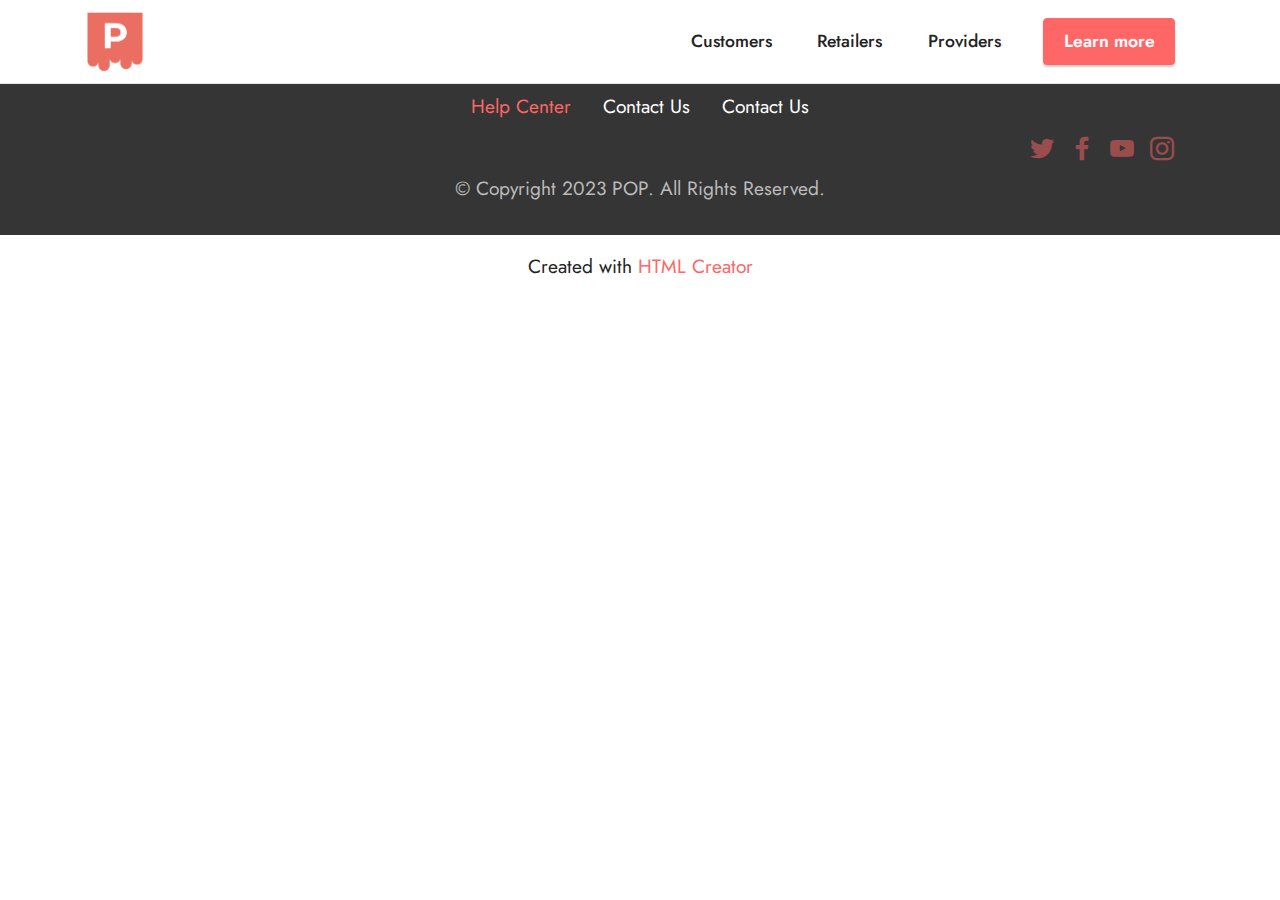
==== about-us.html @ 6a594563 "Add files via upload" ====
<!DOCTYPE html>
<html  >
<head>
  <!-- Site made with Mobirise Website Builder v5.8.14, https://mobirise.com -->
  <meta charset="UTF-8">
  <meta http-equiv="X-UA-Compatible" content="IE=edge">
  <meta name="generator" content="Mobirise v5.8.14, mobirise.com">
  <meta name="viewport" content="width=device-width, initial-scale=1, minimum-scale=1">
  <link rel="shortcut icon" href="assets/images/screenshot-2023-07-14-144213-121x127.png" type="image/x-icon">
  <meta name="description" content="">
  
  
  <title>About us</title>
  <link rel="stylesheet" href="assets/bootstrap/css/bootstrap.min.css">
  <link rel="stylesheet" href="assets/bootstrap/css/bootstrap-grid.min.css">
  <link rel="stylesheet" href="assets/bootstrap/css/bootstrap-reboot.min.css">
  <link rel="stylesheet" href="assets/dropdown/css/style.css">
  <link rel="stylesheet" href="assets/socicon/css/styles.css">
  <link rel="stylesheet" href="assets/theme/css/style.css">
  <link rel="preload" href="https://fonts.googleapis.com/css?family=Jost:100,200,300,400,500,600,700,800,900,100i,200i,300i,400i,500i,600i,700i,800i,900i&display=swap" as="style" onload="this.onload=null;this.rel='stylesheet'">
  <noscript><link rel="stylesheet" href="https://fonts.googleapis.com/css?family=Jost:100,200,300,400,500,600,700,800,900,100i,200i,300i,400i,500i,600i,700i,800i,900i&display=swap"></noscript>
  <link rel="preload" as="style" href="assets/mobirise/css/mbr-additional.css"><link rel="stylesheet" href="assets/mobirise/css/mbr-additional.css" type="text/css">

  
  
  
</head>
<body>
  
  <section data-bs-version="5.1" class="menu cid-s48OLK6784" once="menu" id="menu1-v">
    
    <nav class="navbar navbar-dropdown navbar-fixed-top navbar-expand-lg">
        <div class="container">
            <div class="navbar-brand">
                <span class="navbar-logo">
                    <a href="index.html">
                        <img src="assets/images/screenshot-2023-07-14-144213-121x127.png" alt="Mobirise Website Builder" style="height: 3.8rem;">
                    </a>
                </span>
                
            </div>
            <button class="navbar-toggler" type="button" data-toggle="collapse" data-bs-toggle="collapse" data-target="#navbarSupportedContent" data-bs-target="#navbarSupportedContent" aria-controls="navbarNavAltMarkup" aria-expanded="false" aria-label="Toggle navigation">
                <div class="hamburger">
                    <span></span>
                    <span></span>
                    <span></span>
                    <span></span>
                </div>
            </button>
            <div class="collapse navbar-collapse" id="navbarSupportedContent">
                <ul class="navbar-nav nav-dropdown" data-app-modern-menu="true"><li class="nav-item"><a class="nav-link link text-black display-4" href="https://mobirise.com">Customers</a></li><li class="nav-item"><a class="nav-link link text-black display-4" href="https://mobirise.com">Retailers</a></li><li class="nav-item"><a class="nav-link link text-black display-4" href="https://mobirise.com">Providers</a></li></ul>
                
                <div class="navbar-buttons mbr-section-btn"><a class="btn btn-primary display-4" href="about-us.html">Learn more</a></div>
            </div>
        </div>
    </nav>

</section>

<section data-bs-version="5.1" class="footer3 cid-s48P1Icc8J" once="footers" id="footer3-w">

    

    

    <div class="container">
        <div class="media-container-row align-center mbr-white">
            <div class="row row-links">
                <ul class="foot-menu">
                    
                    
                    
                    
                    
                <li class="foot-menu-item mbr-fonts-style display-7"><a href="https://mobirise.com/help/" class="text-secondary">Help Center</a></li><li class="foot-menu-item mbr-fonts-style display-7">Contact Us<br></li><li class="foot-menu-item mbr-fonts-style display-7">Contact Us<br></li></ul>
            </div>
            <div class="row social-row">
                <div class="social-list align-right pb-2">
                    
                    
                    
                    
                    
                    
                <div class="soc-item">
                        <a href="https://twitter.com" target="_blank">
                            <span class="mbr-iconfont mbr-iconfont-social socicon-twitter socicon" style="color: rgb(255, 102, 102); fill: rgb(255, 102, 102);"></span>
                        </a>
                    </div><div class="soc-item">
                        <a href="https://www.facebook.com" target="_blank">
                            <span class="mbr-iconfont mbr-iconfont-social socicon-facebook socicon" style="color: rgb(255, 102, 102); fill: rgb(255, 102, 102);"></span>
                        </a>
                    </div><div class="soc-item">
                        <a href="https://www.youtube.com" target="_blank">
                            <span class="mbr-iconfont mbr-iconfont-social socicon-youtube socicon" style="color: rgb(255, 102, 102); fill: rgb(255, 102, 102);"></span>
                        </a>
                    </div><div class="soc-item">
                        <a href="https://instagram.com/" target="_blank">
                            <span class="mbr-iconfont mbr-iconfont-social socicon-instagram socicon" style="color: rgb(255, 102, 102); fill: rgb(255, 102, 102);"></span>
                        </a>
                    </div></div>
            </div>
            <div class="row row-copirayt">
                <p class="mbr-text mb-0 mbr-fonts-style mbr-white align-center display-7">
                    © Copyright 2023 POP. All Rights Reserved.
                </p>
            </div>
        </div>
    </div>
</section><section class="display-7" style="padding: 0;align-items: center;justify-content: center;flex-wrap: wrap;    align-content: center;display: flex;position: relative;height: 4rem;"><a href="https://mobiri.se/3051494" style="flex: 1 1;height: 4rem;position: absolute;width: 100%;z-index: 1;"><img alt="" style="height: 4rem;" src="[data-uri]"></a><p style="margin: 0;text-align: center;" class="display-7">Created with &#8204;</p><a style="z-index:1" href="https://mobirise.com/html-builder.html">HTML Creator</a></section><script src="assets/bootstrap/js/bootstrap.bundle.min.js"></script>  <script src="assets/smoothscroll/smooth-scroll.js"></script>  <script src="assets/ytplayer/index.js"></script>  <script src="assets/dropdown/js/navbar-dropdown.js"></script>  <script src="assets/theme/js/script.js"></script>  
  
  
</body>
</html>
---- assets/dropdown/css/style.css ----
.navbar-dropdown {
  left: 0;
  padding: 0;
  position: absolute;
  right: 0;
  top: 0;
  transition: all 0.45s ease;
  z-index: 1030;
  background: #282828; }
  .navbar-dropdown .navbar-logo {
    margin-right: 0.8rem;
    transition: margin 0.3s ease-in-out;
    vertical-align: middle; }
    .navbar-dropdown .navbar-logo img {
      height: 3.125rem;
      transition: all 0.3s ease-in-out; }
    .navbar-dropdown .navbar-logo.mbr-iconfont {
      font-size: 3.125rem;
      line-height: 3.125rem; }
  .navbar-dropdown .navbar-caption {
    font-weight: 700;
    white-space: normal;
    vertical-align: -4px;
    line-height: 3.125rem !important; }
    .navbar-dropdown .navbar-caption, .navbar-dropdown .navbar-caption:hover {
      color: inherit;
      text-decoration: none; }
  .navbar-dropdown .mbr-iconfont + .navbar-caption {
    vertical-align: -1px; }
  .navbar-dropdown.navbar-fixed-top {
    position: fixed; }
  .navbar-dropdown .navbar-brand span {
    vertical-align: -4px; }
  .navbar-dropdown.bg-color.transparent {
    background: none; }
  .navbar-dropdown.navbar-short .navbar-brand {
    padding: 0.625rem 0; }
    .navbar-dropdown.navbar-short .navbar-brand span {
      vertical-align: -1px; }
  .navbar-dropdown.navbar-short .navbar-caption {
    line-height: 2.375rem !important;
    vertical-align: -2px; }
  .navbar-dropdown.navbar-short .navbar-logo {
    margin-right: 0.5rem; }
    .navbar-dropdown.navbar-short .navbar-logo img {
      height: 2.375rem; }
    .navbar-dropdown.navbar-short .navbar-logo.mbr-iconfont {
      font-size: 2.375rem;
      line-height: 2.375rem; }
  .navbar-dropdown.navbar-short .mbr-table-cell {
    height: 3.625rem; }
  .navbar-dropdown .navbar-close {
    left: 0.6875rem;
    position: fixed;
    top: 0.75rem;
    z-index: 1000; }
  .navbar-dropdown .hamburger-icon {
    content: "";
    display: inline-block;
    vertical-align: middle;
    width: 16px;
    -webkit-box-shadow: 0 -6px 0 1px #282828,0 0 0 1px #282828,0 6px 0 1px #282828;
    -moz-box-shadow: 0 -6px 0 1px #282828,0 0 0 1px #282828,0 6px 0 1px #282828;
    box-shadow: 0 -6px 0 1px #282828,0 0 0 1px #282828,0 6px 0 1px #282828; }

.dropdown-menu .dropdown-toggle[data-toggle="dropdown-submenu"]::after {
  border-bottom: 0.35em solid transparent;
  border-left: 0.35em solid;
  border-right: 0;
  border-top: 0.35em solid transparent;
  margin-left: 0.3rem; }

.dropdown-menu .dropdown-item:focus {
  outline: 0; }

.nav-dropdown {
  font-size: 0.75rem;
  font-weight: 500;
  height: auto !important; }
  .nav-dropdown .nav-btn {
    padding-left: 1rem; }
  .nav-dropdown .link {
    margin: .667em 1.667em;
    font-weight: 500;
    padding: 0;
    transition: color .2s ease-in-out; }
    .nav-dropdown .link.dropdown-toggle {
      margin-right: 2.583em; }
      .nav-dropdown .link.dropdown-toggle::after {
        margin-left: .25rem;
        border-top: 0.35em solid;
        border-right: 0.35em solid transparent;
        border-left: 0.35em solid transparent;
        border-bottom: 0; }
      .nav-dropdown .link.dropdown-toggle[aria-expanded="true"] {
        margin: 0;
        padding: 0.667em 3.263em  0.667em 1.667em; }
  .nav-dropdown .link::after,
  .nav-dropdown .dropdown-item::after {
    color: inherit; }
  .nav-dropdown .btn {
    font-size: 0.75rem;
    font-weight: 700;
    letter-spacing: 0;
    margin-bottom: 0;
    padding-left: 1.25rem;
    padding-right: 1.25rem; }
  .nav-dropdown .dropdown-menu {
    border-radius: 0;
    border: 0;
    left: 0;
    margin: 0;
    padding-bottom: 1.25rem;
    padding-top: 1.25rem;
    position: relative; }
  .nav-dropdown .dropdown-submenu {
    margin-left: 0.125rem;
    top: 0; }
  .nav-dropdown .dropdown-item {
    font-weight: 500;
    line-height: 2;
    padding: 0.3846em 4.615em 0.3846em 1.5385em;
    position: relative;
    transition: color .2s ease-in-out, background-color .2s ease-in-out; }
    .nav-dropdown .dropdown-item::after {
      margin-top: -0.3077em;
      position: absolute;
      right: 1.1538em;
      top: 50%; }
    .nav-dropdown .dropdown-item:focus, .nav-dropdown .dropdown-item:hover {
      background: none; }

@media (max-width: 767px) {
  .nav-dropdown.navbar-toggleable-sm {
    bottom: 0;
    display: none;
    left: 0;
    overflow-x: hidden;
    position: fixed;
    top: 0;
    transform: translateX(-100%);
    -ms-transform: translateX(-100%);
    -webkit-transform: translateX(-100%);
    width: 18.75rem;
    z-index: 999; } }
.nav-dropdown.navbar-toggleable-xl {
  bottom: 0;
  display: none;
  left: 0;
  overflow-x: hidden;
  position: fixed;
  top: 0;
  transform: translateX(-100%);
  -ms-transform: translateX(-100%);
  -webkit-transform: translateX(-100%);
  width: 18.75rem;
  z-index: 999; }

.nav-dropdown-sm {
  display: block !important;
  overflow-x: hidden;
  overflow: auto;
  padding-top: 3.875rem; }
  .nav-dropdown-sm::after {
    content: "";
    display: block;
    height: 3rem;
    width: 100%; }
  .nav-dropdown-sm.collapse.in ~ .navbar-close {
    display: block !important; }
  .nav-dropdown-sm.collapsing, .nav-dropdown-sm.collapse.in {
    transform: translateX(0);
    -ms-transform: translateX(0);
    -webkit-transform: translateX(0);
    transition: all 0.25s ease-out;
    -webkit-transition: all 0.25s ease-out;
    background: #282828; }
  .nav-dropdown-sm.collapsing[aria-expanded="false"] {
    transform: translateX(-100%);
    -ms-transform: translateX(-100%);
    -webkit-transform: translateX(-100%); }
  .nav-dropdown-sm .nav-item {
    display: block;
    margin-left: 0 !important;
    padding-left: 0; }
  .nav-dropdown-sm .link,
  .nav-dropdown-sm .dropdown-item {
    border-top: 1px dotted rgba(255, 255, 255, 0.1);
    font-size: 0.8125rem;
    line-height: 1.6;
    margin: 0 !important;
    padding: 0.875rem 2.4rem 0.875rem 1.5625rem !important;
    position: relative;
    white-space: normal; }
    .nav-dropdown-sm .link:focus, .nav-dropdown-sm .link:hover,
    .nav-dropdown-sm .dropdown-item:focus,
    .nav-dropdown-sm .dropdown-item:hover {
      background: rgba(0, 0, 0, 0.2) !important;
      color: #c0a375; }
  .nav-dropdown-sm .nav-btn {
    position: relative;
    padding: 1.5625rem 1.5625rem 0 1.5625rem; }
    .nav-dropdown-sm .nav-btn::before {
      border-top: 1px dotted rgba(255, 255, 255, 0.1);
      content: "";
      left: 0;
      position: absolute;
      top: 0;
      width: 100%; }
    .nav-dropdown-sm .nav-btn + .nav-btn {
      padding-top: 0.625rem; }
      .nav-dropdown-sm .nav-btn + .nav-btn::before {
        display: none; }
  .nav-dropdown-sm .btn {
    padding: 0.625rem 0; }
  .nav-dropdown-sm .dropdown-toggle[data-toggle="dropdown-submenu"]::after {
    margin-left: .25rem;
    border-top: 0.35em solid;
    border-right: 0.35em solid transparent;
    border-left: 0.35em solid transparent;
    border-bottom: 0; }
  .nav-dropdown-sm .dropdown-toggle[data-toggle="dropdown-submenu"][aria-expanded="true"]::after {
    border-top: 0;
    border-right: 0.35em solid transparent;
    border-left: 0.35em solid transparent;
    border-bottom: 0.35em solid; }
  .nav-dropdown-sm .dropdown-menu {
    margin: 0;
    padding: 0;
    position: relative;
    top: 0;
    left: 0;
    width: 100%;
    border: 0;
    float: none;
    border-radius: 0;
    background: none; }
  .nav-dropdown-sm .dropdown-submenu {
    left: 100%;
    margin-left: 0.125rem;
    margin-top: -1.25rem;
    top: 0; }

.navbar-toggleable-sm .nav-dropdown .dropdown-menu {
  position: absolute; }

.navbar-toggleable-sm .nav-dropdown .dropdown-submenu {
  left: 100%;
  margin-left: 0.125rem;
  margin-top: -1.25rem;
  top: 0; }

.navbar-toggleable-sm.opened .nav-dropdown .dropdown-menu {
  position: relative; }

.navbar-toggleable-sm.opened .nav-dropdown .dropdown-submenu {
  left: 0;
  margin-left: 00rem;
  margin-top: 0rem;
  top: 0; }

.is-builder .nav-dropdown.collapsing {
  transition: none !important; }
---- assets/socicon/css/styles.css ----
@charset "UTF-8";

@font-face {
  font-family: 'Socicon';
  src:  url('../fonts/socicon.eot');
  src:  url('../fonts/socicon.eot?#iefix') format('embedded-opentype'),
    url('../fonts/socicon.woff2') format('woff2'),
    url('../fonts/socicon.ttf') format('truetype'),
    url('../fonts/socicon.woff') format('woff'),
    url('../fonts/socicon.svg#socicon') format('svg');
  font-weight: normal;
  font-style: normal;
  font-display: swap;
}

[data-icon]:before {
  font-family: "socicon" !important;
  content: attr(data-icon);
  font-style: normal !important;
  font-weight: normal !important;
  font-variant: normal !important;
  text-transform: none !important;
  speak: none;
  line-height: 1;
  -webkit-font-smoothing: antialiased;
  -moz-osx-font-smoothing: grayscale;
}

[class^="socicon-"], [class*=" socicon-"] {
  /* use !important to prevent issues with browser extensions that change fonts */
  font-family: 'Socicon' !important;
  speak: none;
  font-style: normal;
  font-weight: normal;
  font-variant: normal;
  text-transform: none;
  line-height: 1;

  /* Better Font Rendering =========== */
  -webkit-font-smoothing: antialiased;
  -moz-osx-font-smoothing: grayscale;
}

.socicon-eitaa:before {
  content: "\e97c";
}
.socicon-soroush:before {
  content: "\e97d";
}
.socicon-bale:before {
  content: "\e97e";
}
.socicon-zazzle:before {
  content: "\e97b";
}
.socicon-society6:before {
  content: "\e97a";
}
.socicon-redbubble:before {
  content: "\e979";
}
.socicon-avvo:before {
  content: "\e978";
}
.socicon-stitcher:before {
  content: "\e977";
}
.socicon-googlehangouts:before {
  content: "\e974";
}
.socicon-dlive:before {
  content: "\e975";
}
.socicon-vsco:before {
  content: "\e976";
}
.socicon-flipboard:before {
  content: "\e973";
}
.socicon-ubuntu:before {
  content: "\e958";
}
.socicon-artstation:before {
  content: "\e959";
}
.socicon-invision:before {
  content: "\e95a";
}
.socicon-torial:before {
  content: "\e95b";
}
.socicon-collectorz:before {
  content: "\e95c";
}
.socicon-seenthis:before {
  content: "\e95d";
}
.socicon-googleplaymusic:before {
  content: "\e95e";
}
.socicon-debian:before {
  content: "\e95f";
}
.socicon-filmfreeway:before {
  content: "\e960";
}
.socicon-gnome:before {
  content: "\e961";
}
.socicon-itchio:before {
  content: "\e962";
}
.socicon-jamendo:before {
  content: "\e963";
}
.socicon-mix:before {
  content: "\e964";
}
.socicon-sharepoint:before {
  content: "\e965";
}
.socicon-tinder:before {
  content: "\e966";
}
.socicon-windguru:before {
  content: "\e967";
}
.socicon-cdbaby:before {
  content: "\e968";
}
.socicon-elementaryos:before {
  content: "\e969";
}
.socicon-stage32:before {
  content: "\e96a";
}
.socicon-tiktok:before {
  content: "\e96b";
}
.socicon-gitter:before {
  content: "\e96c";
}
.socicon-letterboxd:before {
  content: "\e96d";
}
.socicon-threema:before {
  content: "\e96e";
}
.socicon-splice:before {
  content: "\e96f";
}
.socicon-metapop:before {
  content: "\e970";
}
.socicon-naver:before {
  content: "\e971";
}
.socicon-remote:before {
  content: "\e972";
}
.socicon-internet:before {
  content: "\e957";
}
.socicon-moddb:before {
  content: "\e94b";
}
.socicon-indiedb:before {
  content: "\e94c";
}
.socicon-traxsource:before {
  content: "\e94d";
}
.socicon-gamefor:before {
  content: "\e94e";
}
.socicon-pixiv:before {
  content: "\e94f";
}
.socicon-myanimelist:before {
  content: "\e950";
}
.socicon-blackberry:before {
  content: "\e951";
}
.socicon-wickr:before {
  content: "\e952";
}
.socicon-spip:before {
  content: "\e953";
}
.socicon-napster:before {
  content: "\e954";
}
.socicon-beatport:before {
  content: "\e955";
}
.socicon-hackerone:before {
  content: "\e956";
}
.socicon-hackernews:before {
  content: "\e946";
}
.socicon-smashwords:before {
  content: "\e947";
}
.socicon-kobo:before {
  content: "\e948";
}
.socicon-bookbub:before {
  content: "\e949";
}
.socicon-mailru:before {
  content: "\e94a";
}
.socicon-gitlab:before {
  content: "\e945";
}
.socicon-instructables:before {
  content: "\e944";
}
.socicon-portfolio:before {
  content: "\e943";
}
.socicon-codered:before {
  content: "\e940";
}
.socicon-origin:before {
  content: "\e941";
}
.socicon-nextdoor:before {
  content: "\e942";
}
.socicon-udemy:before {
  content: "\e93f";
}
.socicon-livemaster:before {
  content: "\e93e";
}
.socicon-crunchbase:before {
  content: "\e93b";
}
.socicon-homefy:before {
  content: "\e93c";
}
.socicon-calendly:before {
  content: "\e93d";
}
.socicon-realtor:before {
  content: "\e90f";
}
.socicon-tidal:before {
  content: "\e910";
}
.socicon-qobuz:before {
  content: "\e911";
}
.socicon-natgeo:before {
  content: "\e912";
}
.socicon-mastodon:before {
  content: "\e913";
}
.socicon-unsplash:before {
  content: "\e914";
}
.socicon-homeadvisor:before {
  content: "\e915";
}
.socicon-angieslist:before {
  content: "\e916";
}
.socicon-codepen:before {
  content: "\e917";
}
.socicon-slack:before {
  content: "\e918";
}
.socicon-openaigym:before {
  content: "\e919";
}
.socicon-logmein:before {
  content: "\e91a";
}
.socicon-fiverr:before {
  content: "\e91b";
}
.socicon-gotomeeting:before {
  content: "\e91c";
}
.socicon-aliexpress:before {
  content: "\e91d";
}
.socicon-guru:before {
  content: "\e91e";
}
.socicon-appstore:before {
  content: "\e91f";
}
.socicon-homes:before {
  content: "\e920";
}
.socicon-zoom:before {
  content: "\e921";
}
.socicon-alibaba:before {
  content: "\e922";
}
.socicon-craigslist:before {
  content: "\e923";
}
.socicon-wix:before {
  content: "\e924";
}
.socicon-redfin:before {
  content: "\e925";
}
.socicon-googlecalendar:before {
  content: "\e926";
}
.socicon-shopify:before {
  content: "\e927";
}
.socicon-freelancer:before {
  content: "\e928";
}
.socicon-seedrs:before {
  content: "\e929";
}
.socicon-bing:before {
  content: "\e92a";
}
.socicon-doodle:before {
  content: "\e92b";
}
.socicon-bonanza:before {
  content: "\e92c";
}
.socicon-squarespace:before {
  content: "\e92d";
}
.socicon-toptal:before {
  content: "\e92e";
}
.socicon-gust:before {
  content: "\e92f";
}
.socicon-ask:before {
  content: "\e930";
}
.socicon-trulia:before {
  content: "\e931";
}
.socicon-loomly:before {
  content: "\e932";
}
.socicon-ghost:before {
  content: "\e933";
}
.socicon-upwork:before {
  content: "\e934";
}
.socicon-fundable:before {
  content: "\e935";
}
.socicon-booking:before {
  content: "\e936";
}
.socicon-googlemaps:before {
  content: "\e937";
}
.socicon-zillow:before {
  content: "\e938";
}
.socicon-niconico:before {
  content: "\e939";
}
.socicon-toneden:before {
  content: "\e93a";
}
.socicon-augment:before {
  content: "\e908";
}
.socicon-bitbucket:before {
  content: "\e909";
}
.socicon-fyuse:before {
  content: "\e90a";
}
.socicon-yt-gaming:before {
  content: "\e90b";
}
.socicon-sketchfab:before {
  content: "\e90c";
}
.socicon-mobcrush:before {
  content: "\e90d";
}
.socicon-microsoft:before {
  content: "\e90e";
}
.socicon-pandora:before {
  content: "\e907";
}
.socicon-messenger:before {
  content: "\e906";
}
.socicon-gamewisp:before {
  content: "\e905";
}
.socicon-bloglovin:before {
  content: "\e904";
}
.socicon-tunein:before {
  content: "\e903";
}
.socicon-gamejolt:before {
  content: "\e901";
}
.socicon-trello:before {
  content: "\e902";
}
.socicon-spreadshirt:before {
  content: "\e900";
}
.socicon-500px:before {
  content: "\e000";
}
.socicon-8tracks:before {
  content: "\e001";
}
.socicon-airbnb:before {
  content: "\e002";
}
.socicon-alliance:before {
  content: "\e003";
}
.socicon-amazon:before {
  content: "\e004";
}
.socicon-amplement:before {
  content: "\e005";
}
.socicon-android:before {
  content: "\e006";
}
.socicon-angellist:before {
  content: "\e007";
}
.socicon-apple:before {
  content: "\e008";
}
.socicon-appnet:before {
  content: "\e009";
}
.socicon-baidu:before {
  content: "\e00a";
}
.socicon-bandcamp:before {
  content: "\e00b";
}
.socicon-battlenet:before {
  content: "\e00c";
}
.socicon-mixer:before {
  content: "\e00d";
}
.socicon-bebee:before {
  content: "\e00e";
}
.socicon-bebo:before {
  content: "\e00f";
}
.socicon-behance:before {
  content: "\e010";
}
.socicon-blizzard:before {
  content: "\e011";
}
.socicon-blogger:before {
  content: "\e012";
}
.socicon-buffer:before {
  content: "\e013";
}
.socicon-chrome:before {
  content: "\e014";
}
.socicon-coderwall:before {
  content: "\e015";
}
.socicon-curse:before {
  content: "\e016";
}
.socicon-dailymotion:before {
  content: "\e017";
}
.socicon-deezer:before {
  content: "\e018";
}
.socicon-delicious:before {
  content: "\e019";
}
.socicon-deviantart:before {
  content: "\e01a";
}
.socicon-diablo:before {
  content: "\e01b";
}
.socicon-digg:before {
  content: "\e01c";
}
.socicon-discord:before {
  content: "\e01d";
}
.socicon-disqus:before {
  content: "\e01e";
}
.socicon-douban:before {
  content: "\e01f";
}
.socicon-draugiem:before {
  content: "\e020";
}
.socicon-dribbble:before {
  content: "\e021";
}
.socicon-drupal:before {
  content: "\e022";
}
.socicon-ebay:before {
  content: "\e023";
}
.socicon-ello:before {
  content: "\e024";
}
.socicon-endomodo:before {
  content: "\e025";
}
.socicon-envato:before {
  content: "\e026";
}
.socicon-etsy:before {
  content: "\e027";
}
.socicon-facebook:before {
  content: "\e028";
}
.socicon-feedburner:before {
  content: "\e029";
}
.socicon-filmweb:before {
  content: "\e02a";
}
.socicon-firefox:before {
  content: "\e02b";
}
.socicon-flattr:before {
  content: "\e02c";
}
.socicon-flickr:before {
  content: "\e02d";
}
.socicon-formulr:before {
  content: "\e02e";
}
.socicon-forrst:before {
  content: "\e02f";
}
.socicon-foursquare:before {
  content: "\e030";
}
.socicon-friendfeed:before {
  content: "\e031";
}
.socicon-github:before {
  content: "\e032";
}
.socicon-goodreads:before {
  content: "\e033";
}
.socicon-google:before {
  content: "\e034";
}
.socicon-googlescholar:before {
  content: "\e035";
}
.socicon-googlegroups:before {
  content: "\e036";
}
.socicon-googlephotos:before {
  content: "\e037";
}
.socicon-googleplus:before {
  content: "\e038";
}
.socicon-grooveshark:before {
  content: "\e039";
}
.socicon-hackerrank:before {
  content: "\e03a";
}
.socicon-hearthstone:before {
  content: "\e03b";
}
.socicon-hellocoton:before {
  content: "\e03c";
}
.socicon-heroes:before {
  content: "\e03d";
}
.socicon-smashcast:before {
  content: "\e03e";
}
.socicon-horde:before {
  content: "\e03f";
}
.socicon-houzz:before {
  content: "\e040";
}
.socicon-icq:before {
  content: "\e041";
}
.socicon-identica:before {
  content: "\e042";
}
.socicon-imdb:before {
  content: "\e043";
}
.socicon-instagram:before {
  content: "\e044";
}
.socicon-issuu:before {
  content: "\e045";
}
.socicon-istock:before {
  content: "\e046";
}
.socicon-itunes:before {
  content: "\e047";
}
.socicon-keybase:before {
  content: "\e048";
}
.socicon-lanyrd:before {
  content: "\e049";
}
.socicon-lastfm:before {
  content: "\e04a";
}
.socicon-line:before {
  content: "\e04b";
}
.socicon-linkedin:before {
  content: "\e04c";
}
.socicon-livejournal:before {
  content: "\e04d";
}
.socicon-lyft:before {
  content: "\e04e";
}
.socicon-macos:before {
  content: "\e04f";
}
.socicon-mail:before {
  content: "\e050";
}
.socicon-medium:before {
  content: "\e051";
}
.socicon-meetup:before {
  content: "\e052";
}
.socicon-mixcloud:before {
  content: "\e053";
}
.socicon-modelmayhem:before {
  content: "\e054";
}
.socicon-mumble:before {
  content: "\e055";
}
.socicon-myspace:before {
  content: "\e056";
}
.socicon-newsvine:before {
  content: "\e057";
}
.socicon-nintendo:before {
  content: "\e058";
}
.socicon-npm:before {
  content: "\e059";
}
.socicon-odnoklassniki:before {
  content: "\e05a";
}
.socicon-openid:before {
  content: "\e05b";
}
.socicon-opera:before {
  content: "\e05c";
}
.socicon-outlook:before {
  content: "\e05d";
}
.socicon-overwatch:before {
  content: "\e05e";
}
.socicon-patreon:before {
  content: "\e05f";
}
.socicon-paypal:before {
  content: "\e060";
}
.socicon-periscope:before {
  content: "\e061";
}
.socicon-persona:before {
  content: "\e062";
}
.socicon-pinterest:before {
  content: "\e063";
}
.socicon-play:before {
  content: "\e064";
}
.socicon-player:before {
  content: "\e065";
}
.socicon-playstation:before {
  content: "\e066";
}
.socicon-pocket:before {
  content: "\e067";
}
.socicon-qq:before {
  content: "\e068";
}
.socicon-quora:before {
  content: "\e069";
}
.socicon-raidcall:before {
  content: "\e06a";
}
.socicon-ravelry:before {
  content: "\e06b";
}
.socicon-reddit:before {
  content: "\e06c";
}
.socicon-renren:before {
  content: "\e06d";
}
.socicon-researchgate:before {
  content: "\e06e";
}
.socicon-residentadvisor:before {
  content: "\e06f";
}
.socicon-reverbnation:before {
  content: "\e070";
}
.socicon-rss:before {
  content: "\e071";
}
.socicon-sharethis:before {
  content: "\e072";
}
.socicon-skype:before {
  content: "\e073";
}
.socicon-slideshare:before {
  content: "\e074";
}
.socicon-smugmug:before {
  content: "\e075";
}
.socicon-snapchat:before {
  content: "\e076";
}
.socicon-songkick:before {
  content: "\e077";
}
.socicon-soundcloud:before {
  content: "\e078";
}
.socicon-spotify:before {
  content: "\e079";
}
.socicon-stackexchange:before {
  content: "\e07a";
}
.socicon-stackoverflow:before {
  content: "\e07b";
}
.socicon-starcraft:before {
  content: "\e07c";
}
.socicon-stayfriends:before {
  content: "\e07d";
}
.socicon-steam:before {
  content: "\e07e";
}
.socicon-storehouse:before {
  content: "\e07f";
}
.socicon-strava:before {
  content: "\e080";
}
.socicon-streamjar:before {
  content: "\e081";
}
.socicon-stumbleupon:before {
  content: "\e082";
}
.socicon-swarm:before {
  content: "\e083";
}
.socicon-teamspeak:before {
  content: "\e084";
}
.socicon-teamviewer:before {
  content: "\e085";
}
.socicon-technorati:before {
  content: "\e086";
}
.socicon-telegram:before {
  content: "\e087";
}
.socicon-tripadvisor:before {
  content: "\e088";
}
.socicon-tripit:before {
  content: "\e089";
}
.socicon-triplej:before {
  content: "\e08a";
}
.socicon-tumblr:before {
  content: "\e08b";
}
.socicon-twitch:before {
  content: "\e08c";
}
.socicon-twitter:before {
  content: "\e08d";
}
.socicon-uber:before {
  content: "\e08e";
}
.socicon-ventrilo:before {
  content: "\e08f";
}
.socicon-viadeo:before {
  content: "\e090";
}
.socicon-viber:before {
  content: "\e091";
}
.socicon-viewbug:before {
  content: "\e092";
}
.socicon-vimeo:before {
  content: "\e093";
}
.socicon-vine:before {
  content: "\e094";
}
.socicon-vkontakte:before {
  content: "\e095";
}
.socicon-warcraft:before {
  content: "\e096";
}
.socicon-wechat:before {
  content: "\e097";
}
.socicon-weibo:before {
  content: "\e098";
}
.socicon-whatsapp:before {
  content: "\e099";
}
.socicon-wikipedia:before {
  content: "\e09a";
}
.socicon-windows:before {
  content: "\e09b";
}
.socicon-wordpress:before {
  content: "\e09c";
}
.socicon-wykop:before {
  content: "\e09d";
}
.socicon-xbox:before {
  content: "\e09e";
}
.socicon-xing:before {
  content: "\e09f";
}
.socicon-yahoo:before {
  content: "\e0a0";
}
.socicon-yammer:before {
  content: "\e0a1";
}
.socicon-yandex:before {
  content: "\e0a2";
}
.socicon-yelp:before {
  content: "\e0a3";
}
.socicon-younow:before {
  content: "\e0a4";
}
.socicon-youtube:before {
  content: "\e0a5";
}
.socicon-zapier:before {
  content: "\e0a6";
}
.socicon-zerply:before {
  content: "\e0a7";
}
.socicon-zomato:before {
  content: "\e0a8";
}
.socicon-zynga:before {
  content: "\e0a9";
}
---- assets/theme/css/style.css ----
@charset "UTF-8";
section {
  background-color: #ffffff;
}

body {
  font-style: normal;
  line-height: 1.5;
  font-weight: 400;
  color: #232323;
  position: relative;
}

button {
  background-color: transparent;
  border-color: transparent;
}

section,
.container,
.container-fluid {
  position: relative;
  word-wrap: break-word;
}

a.mbr-iconfont:hover {
  text-decoration: none;
}

.article .lead p,
.article .lead ul,
.article .lead ol,
.article .lead pre,
.article .lead blockquote {
  margin-bottom: 0;
}

a {
  font-style: normal;
  font-weight: 400;
  cursor: pointer;
}
a, a:hover {
  text-decoration: none;
}

.mbr-section-title {
  font-style: normal;
  line-height: 1.3;
}

.mbr-section-subtitle {
  line-height: 1.3;
}

.mbr-text {
  font-style: normal;
  line-height: 1.7;
}

h1,
h2,
h3,
h4,
h5,
h6,
.display-1,
.display-2,
.display-4,
.display-5,
.display-7,
span,
p,
a {
  line-height: 1;
  word-break: break-word;
  word-wrap: break-word;
  font-weight: 400;
}

b,
strong {
  font-weight: bold;
}

input:-webkit-autofill, input:-webkit-autofill:hover, input:-webkit-autofill:focus, input:-webkit-autofill:active {
  transition-delay: 9999s;
  -webkit-transition-property: background-color, color;
  transition-property: background-color, color;
}

textarea[type=hidden] {
  display: none;
}

section {
  background-position: 50% 50%;
  background-repeat: no-repeat;
  background-size: cover;
}
section .mbr-background-video,
section .mbr-background-video-preview {
  position: absolute;
  bottom: 0;
  left: 0;
  right: 0;
  top: 0;
}

.hidden {
  visibility: hidden;
}

.mbr-z-index20 {
  z-index: 20;
}

/*! Base colors */
.mbr-white {
  color: #ffffff;
}

.mbr-black {
  color: #111111;
}

.mbr-bg-white {
  background-color: #ffffff;
}

.mbr-bg-black {
  background-color: #000000;
}

/*! Text-aligns */
.align-left {
  text-align: left;
}

.align-center {
  text-align: center;
}

.align-right {
  text-align: right;
}

/*! Font-weight  */
.mbr-light {
  font-weight: 300;
}

.mbr-regular {
  font-weight: 400;
}

.mbr-semibold {
  font-weight: 500;
}

.mbr-bold {
  font-weight: 700;
}

/*! Media  */
.media-content {
  flex-basis: 100%;
}

.media-container-row {
  display: flex;
  flex-direction: row;
  flex-wrap: wrap;
  justify-content: center;
  align-content: center;
  align-items: start;
}
.media-container-row .media-size-item {
  width: 400px;
}

.media-container-column {
  display: flex;
  flex-direction: column;
  flex-wrap: wrap;
  justify-content: center;
  align-content: center;
  align-items: stretch;
}
.media-container-column > * {
  width: 100%;
}

@media (min-width: 992px) {
  .media-container-row {
    flex-wrap: nowrap;
  }
}
figure {
  margin-bottom: 0;
  overflow: hidden;
}

figure[mbr-media-size] {
  transition: width 0.1s;
}

img,
iframe {
  display: block;
  width: 100%;
}

.card {
  background-color: transparent;
  border: none;
}

.card-box {
  width: 100%;
}

.card-img {
  text-align: center;
  flex-shrink: 0;
  -webkit-flex-shrink: 0;
}

.media {
  max-width: 100%;
  margin: 0 auto;
}

.mbr-figure {
  align-self: center;
}

.media-container > div {
  max-width: 100%;
}

.mbr-figure img,
.card-img img {
  width: 100%;
}

@media (max-width: 991px) {
  .media-size-item {
    width: auto !important;
  }

  .media {
    width: auto;
  }

  .mbr-figure {
    width: 100% !important;
  }
}
/*! Buttons */
.mbr-section-btn {
  margin-left: -0.6rem;
  margin-right: -0.6rem;
  font-size: 0;
}

.btn {
  font-weight: 600;
  border-width: 1px;
  font-style: normal;
  margin: 0.6rem 0.6rem;
  white-space: normal;
  transition: all 0.2s ease-in-out;
  display: inline-flex;
  align-items: center;
  justify-content: center;
  word-break: break-word;
}

.btn-sm {
  font-weight: 600;
  letter-spacing: 0px;
  transition: all 0.3s ease-in-out;
}

.btn-md {
  font-weight: 600;
  letter-spacing: 0px;
  transition: all 0.3s ease-in-out;
}

.btn-lg {
  font-weight: 600;
  letter-spacing: 0px;
  transition: all 0.3s ease-in-out;
}

.btn-form {
  margin: 0;
}
.btn-form:hover {
  cursor: pointer;
}

nav .mbr-section-btn {
  margin-left: 0rem;
  margin-right: 0rem;
}

/*! Btn icon margin */
.btn .mbr-iconfont,
.btn.btn-sm .mbr-iconfont {
  order: 1;
  cursor: pointer;
  margin-left: 0.5rem;
  vertical-align: sub;
}

.btn.btn-md .mbr-iconfont,
.btn.btn-md .mbr-iconfont {
  margin-left: 0.8rem;
}

.mbr-regular {
  font-weight: 400;
}

.mbr-semibold {
  font-weight: 500;
}

.mbr-bold {
  font-weight: 700;
}

[type=submit] {
  -webkit-appearance: none;
}

/*! Full-screen */
.mbr-fullscreen .mbr-overlay {
  min-height: 100vh;
}

.mbr-fullscreen {
  display: flex;
  display: -moz-flex;
  display: -ms-flex;
  display: -o-flex;
  align-items: center;
  min-height: 100vh;
  padding-top: 3rem;
  padding-bottom: 3rem;
}

/*! Map */
.map {
  height: 25rem;
  position: relative;
}
.map iframe {
  width: 100%;
  height: 100%;
}

/*! Scroll to top arrow */
.mbr-arrow-up {
  bottom: 25px;
  right: 90px;
  position: fixed;
  text-align: right;
  z-index: 5000;
  color: #ffffff;
  font-size: 22px;
}

.mbr-arrow-up a {
  background: rgba(0, 0, 0, 0.2);
  border-radius: 50%;
  color: #fff;
  display: inline-block;
  height: 60px;
  width: 60px;
  border: 2px solid #fff;
  outline-style: none !important;
  position: relative;
  text-decoration: none;
  transition: all 0.3s ease-in-out;
  cursor: pointer;
  text-align: center;
}
.mbr-arrow-up a:hover {
  background-color: rgba(0, 0, 0, 0.4);
}
.mbr-arrow-up a i {
  line-height: 60px;
}

.mbr-arrow-up-icon {
  display: block;
  color: #fff;
}

.mbr-arrow-up-icon::before {
  content: "›";
  display: inline-block;
  font-family: serif;
  font-size: 22px;
  line-height: 1;
  font-style: normal;
  position: relative;
  top: 6px;
  left: -4px;
  transform: rotate(-90deg);
}

/*! Arrow Down */
.mbr-arrow {
  position: absolute;
  bottom: 45px;
  left: 50%;
  width: 60px;
  height: 60px;
  cursor: pointer;
  background-color: rgba(80, 80, 80, 0.5);
  border-radius: 50%;
  transform: translateX(-50%);
}
@media (max-width: 767px) {
  .mbr-arrow {
    display: none;
  }
}
.mbr-arrow > a {
  display: inline-block;
  text-decoration: none;
  outline-style: none;
  -webkit-animation: arrowdown 1.7s ease-in-out infinite;
          animation: arrowdown 1.7s ease-in-out infinite;
  color: #ffffff;
}
.mbr-arrow > a > i {
  position: absolute;
  top: -2px;
  left: 15px;
  font-size: 2rem;
}

#scrollToTop a i::before {
  content: "";
  position: absolute;
  display: block;
  border-bottom: 2.5px solid #fff;
  border-left: 2.5px solid #fff;
  width: 27.8%;
  height: 27.8%;
  left: 50%;
  top: 51%;
  transform: translateY(-30%) translateX(-50%) rotate(135deg);
}

@keyframes arrowdown {
  0% {
    transform: translateY(0px);
  }
  50% {
    transform: translateY(-5px);
  }
  100% {
    transform: translateY(0px);
  }
}
@-webkit-keyframes arrowdown {
  0% {
    transform: translateY(0px);
  }
  50% {
    transform: translateY(-5px);
  }
  100% {
    transform: translateY(0px);
  }
}
@media (max-width: 500px) {
  .mbr-arrow-up {
    left: 0;
    right: 0;
    text-align: center;
  }
}
/*Gradients animation*/
@keyframes gradient-animation {
  from {
    background-position: 0% 100%;
    -webkit-animation-timing-function: ease-in-out;
            animation-timing-function: ease-in-out;
  }
  to {
    background-position: 100% 0%;
    -webkit-animation-timing-function: ease-in-out;
            animation-timing-function: ease-in-out;
  }
}
@-webkit-keyframes gradient-animation {
  from {
    background-position: 0% 100%;
    -webkit-animation-timing-function: ease-in-out;
            animation-timing-function: ease-in-out;
  }
  to {
    background-position: 100% 0%;
    -webkit-animation-timing-function: ease-in-out;
            animation-timing-function: ease-in-out;
  }
}
.bg-gradient {
  background-size: 200% 200%;
  animation: gradient-animation 5s infinite alternate;
  -webkit-animation: gradient-animation 5s infinite alternate;
}

.menu .navbar-brand {
  display: -webkit-flex;
}
.menu .navbar-brand span {
  display: flex;
  display: -webkit-flex;
}
.menu .navbar-brand .navbar-caption-wrap {
  display: -webkit-flex;
}
.menu .navbar-brand .navbar-logo img {
  display: -webkit-flex;
  width: auto;
}
@media (min-width: 768px) and (max-width: 991px) {
  .menu .navbar-toggleable-sm .navbar-nav {
    display: -ms-flexbox;
  }
}
@media (max-width: 991px) {
  .menu .navbar-collapse {
    max-height: 93.5vh;
  }
  .menu .navbar-collapse.show {
    overflow: auto;
  }
}
@media (min-width: 992px) {
  .menu .navbar-nav.nav-dropdown {
    display: -webkit-flex;
  }
  .menu .navbar-toggleable-sm .navbar-collapse {
    display: -webkit-flex !important;
  }
  .menu .collapsed .navbar-collapse {
    max-height: 93.5vh;
  }
  .menu .collapsed .navbar-collapse.show {
    overflow: auto;
  }
}
@media (max-width: 767px) {
  .menu .navbar-collapse {
    max-height: 80vh;
  }
}

.nav-link .mbr-iconfont {
  margin-right: 0.5rem;
}

.navbar {
  display: -webkit-flex;
  -webkit-flex-wrap: wrap;
  -webkit-align-items: center;
  -webkit-justify-content: space-between;
}

.navbar-collapse {
  -webkit-flex-basis: 100%;
  -webkit-flex-grow: 1;
  -webkit-align-items: center;
}

.nav-dropdown .link {
  padding: 0.667em 1.667em !important;
  margin: 0 !important;
}

.nav {
  display: -webkit-flex;
  -webkit-flex-wrap: wrap;
}

.row {
  display: -webkit-flex;
  -webkit-flex-wrap: wrap;
}

.justify-content-center {
  -webkit-justify-content: center;
}

.form-inline {
  display: -webkit-flex;
}

.card-wrapper {
  -webkit-flex: 1;
}

.carousel-control {
  z-index: 10;
  display: -webkit-flex;
}

.carousel-controls {
  display: -webkit-flex;
}

.media {
  display: -webkit-flex;
}

.form-group:focus {
  outline: none;
}

.jq-selectbox__select {
  padding: 7px 0;
  position: relative;
}

.jq-selectbox__dropdown {
  overflow: hidden;
  border-radius: 10px;
  position: absolute;
  top: 100%;
  left: 0 !important;
  width: 100% !important;
}

.jq-selectbox__trigger-arrow {
  right: 0;
  transform: translateY(-50%);
}

.jq-selectbox li {
  padding: 1.07em 0.5em;
}

input[type=range] {
  padding-left: 0 !important;
  padding-right: 0 !important;
}

.modal-dialog,
.modal-content {
  height: 100%;
}

.modal-dialog .carousel-inner {
  height: calc(100vh - 1.75rem);
}
@media (max-width: 575px) {
  .modal-dialog .carousel-inner {
    height: calc(100vh - 1rem);
  }
}

.carousel-item {
  text-align: center;
}

.carousel-item img {
  margin: auto;
}

.navbar-toggler {
  align-self: flex-start;
  padding: 0.25rem 0.75rem;
  font-size: 1.25rem;
  line-height: 1;
  background: transparent;
  border: 1px solid transparent;
  border-radius: 0.25rem;
}

.navbar-toggler:focus,
.navbar-toggler:hover {
  text-decoration: none;
  box-shadow: none;
}

.navbar-toggler-icon {
  display: inline-block;
  width: 1.5em;
  height: 1.5em;
  vertical-align: middle;
  content: "";
  background: no-repeat center center;
  background-size: 100% 100%;
}

.navbar-toggler-left {
  position: absolute;
  left: 1rem;
}

.navbar-toggler-right {
  position: absolute;
  right: 1rem;
}

.card-img {
  width: auto;
}

.menu .navbar.collapsed:not(.beta-menu) {
  flex-direction: column;
}

.carousel-item.active,
.carousel-item-next,
.carousel-item-prev {
  display: flex;
}

.note-air-layout .dropup .dropdown-menu,
.note-air-layout .navbar-fixed-bottom .dropdown .dropdown-menu {
  bottom: initial !important;
}

html,
body {
  height: auto;
  min-height: 100vh;
}

.dropup .dropdown-toggle::after {
  display: none;
}

.form-asterisk {
  font-family: initial;
  position: absolute;
  top: -2px;
  font-weight: normal;
}

.form-control-label {
  position: relative;
  cursor: pointer;
  margin-bottom: 0.357em;
  padding: 0;
}

.alert {
  color: #ffffff;
  border-radius: 0;
  border: 0;
  font-size: 1.1rem;
  line-height: 1.5;
  margin-bottom: 1.875rem;
  padding: 1.25rem;
  position: relative;
  text-align: center;
}
.alert.alert-form::after {
  background-color: inherit;
  bottom: -7px;
  content: "";
  display: block;
  height: 14px;
  left: 50%;
  margin-left: -7px;
  position: absolute;
  transform: rotate(45deg);
  width: 14px;
}

.form-control {
  background-color: #ffffff;
  background-clip: border-box;
  color: #232323;
  line-height: 1rem !important;
  height: auto;
  padding: 0.6rem 1.2rem;
  transition: border-color 0.25s ease 0s;
  border: 1px solid transparent !important;
  border-radius: 4px;
  box-shadow: rgba(0, 0, 0, 0.07) 0px 1px 1px 0px, rgba(0, 0, 0, 0.07) 0px 1px 3px 0px, rgba(0, 0, 0, 0.03) 0px 0px 0px 1px;
}
.form-active .form-control:invalid {
  border-color: red;
}

form .row {
  margin-left: -0.6rem;
  margin-right: -0.6rem;
}
form .row [class*=col] {
  padding-left: 0.6rem;
  padding-right: 0.6rem;
}

form .mbr-section-btn {
  margin: 0;
  padding-left: 0.6rem;
  padding-right: 0.6rem;
}

form .btn {
  display: flex;
  padding: 0.6rem 1.2rem;
  margin: 0;
}

form .form-check-input {
  margin-top: 0.5;
}

textarea.form-control {
  line-height: 1.5rem !important;
}

.form-group {
  margin-bottom: 1.2rem;
}

.form-control,
form .btn {
  min-height: 48px;
}

.gdpr-block label span.textGDPR input[name=gdpr] {
  top: 7px;
}

.form-control:focus {
  box-shadow: none;
}

:focus {
  outline: none;
}

.mbr-overlay {
  background-color: #000;
  bottom: 0;
  left: 0;
  opacity: 0.5;
  position: absolute;
  right: 0;
  top: 0;
  z-index: 0;
  pointer-events: none;
}

blockquote {
  font-style: italic;
  padding: 3rem;
  font-size: 1.09rem;
  position: relative;
  border-left: 3px solid;
}

ul,
ol,
pre,
blockquote {
  margin-bottom: 2.3125rem;
}

.mt-4 {
  margin-top: 2rem !important;
}

.mb-4 {
  margin-bottom: 2rem !important;
}

@media (min-width: 992px) {
  .container {
    padding-left: 16px;
    padding-right: 16px;
  }

  .row {
    margin-left: -16px;
    margin-right: -16px;
  }
  .row > [class*=col] {
    padding-left: 16px;
    padding-right: 16px;
  }
}
@media (min-width: 768px) {
  .container-fluid {
    padding-left: 32px;
    padding-right: 32px;
  }
}
@media (min-width: 768px) and (max-width: 991px) {
  .mbr-container {
    padding-left: 32px;
    padding-right: 32px;
  }
}
@media (max-width: 767px) {
  .mbr-container {
    padding-left: 16px;
    padding-right: 16px;
  }
}
.card-wrapper,
.item-wrapper {
  overflow: hidden;
}

.app-video-wrapper > img {
  opacity: 1;
}

.item {
  position: relative;
}

.dropdown-menu .dropdown-menu {
  left: 100%;
}

.dropdown-item + .dropdown-menu {
  display: none;
}

.dropdown-item:hover + .dropdown-menu,
.dropdown-menu:hover {
  display: block;
}

@media (min-aspect-ratio: 16/9) {
  .mbr-video-foreground {
    height: 300% !important;
    top: -100% !important;
  }
}
@media (max-aspect-ratio: 16/9) {
  .mbr-video-foreground {
    width: 300% !important;
    left: -100% !important;
  }
}.engine {
	position: absolute;
	text-indent: -2400px;
	text-align: center;
	padding: 0;
	top: 0;
	left: -2400px;
}
---- assets/mobirise/css/mbr-additional.css ----
body {
  font-family: Jost;
}
.display-1 {
  font-family: 'Jost', sans-serif;
  font-size: 4.6rem;
  line-height: 1.1;
}
.display-1 > .mbr-iconfont {
  font-size: 5.75rem;
}
.display-2 {
  font-family: 'Jost', sans-serif;
  font-size: 3rem;
  line-height: 1.1;
}
.display-2 > .mbr-iconfont {
  font-size: 3.75rem;
}
.display-4 {
  font-family: 'Jost', sans-serif;
  font-size: 1.1rem;
  line-height: 1.5;
}
.display-4 > .mbr-iconfont {
  font-size: 1.375rem;
}
.display-5 {
  font-family: 'Jost', sans-serif;
  font-size: 2.2rem;
  line-height: 1.5;
}
.display-5 > .mbr-iconfont {
  font-size: 2.75rem;
}
.display-7 {
  font-family: 'Jost', sans-serif;
  font-size: 1.2rem;
  line-height: 1.5;
}
.display-7 > .mbr-iconfont {
  font-size: 1.5rem;
}
/* ---- Fluid typography for mobile devices ---- */
/* 1.4 - font scale ratio ( bootstrap == 1.42857 ) */
/* 100vw - current viewport width */
/* (48 - 20)  48 == 48rem == 768px, 20 == 20rem == 320px(minimal supported viewport) */
/* 0.65 - min scale variable, may vary */
@media (max-width: 992px) {
  .display-1 {
    font-size: 3.68rem;
  }
}
@media (max-width: 768px) {
  .display-1 {
    font-size: 3.22rem;
    font-size: calc( 2.26rem + (4.6 - 2.26) * ((100vw - 20rem) / (48 - 20)));
    line-height: calc( 1.1 * (2.26rem + (4.6 - 2.26) * ((100vw - 20rem) / (48 - 20))));
  }
  .display-2 {
    font-size: 2.4rem;
    font-size: calc( 1.7rem + (3 - 1.7) * ((100vw - 20rem) / (48 - 20)));
    line-height: calc( 1.3 * (1.7rem + (3 - 1.7) * ((100vw - 20rem) / (48 - 20))));
  }
  .display-4 {
    font-size: 0.88rem;
    font-size: calc( 1.0350000000000001rem + (1.1 - 1.0350000000000001) * ((100vw - 20rem) / (48 - 20)));
    line-height: calc( 1.4 * (1.0350000000000001rem + (1.1 - 1.0350000000000001) * ((100vw - 20rem) / (48 - 20))));
  }
  .display-5 {
    font-size: 1.76rem;
    font-size: calc( 1.42rem + (2.2 - 1.42) * ((100vw - 20rem) / (48 - 20)));
    line-height: calc( 1.4 * (1.42rem + (2.2 - 1.42) * ((100vw - 20rem) / (48 - 20))));
  }
  .display-7 {
    font-size: 0.96rem;
    font-size: calc( 1.07rem + (1.2 - 1.07) * ((100vw - 20rem) / (48 - 20)));
    line-height: calc( 1.4 * (1.07rem + (1.2 - 1.07) * ((100vw - 20rem) / (48 - 20))));
  }
}
/* Buttons */
.btn {
  padding: 0.6rem 1.2rem;
  border-radius: 4px;
}
.btn-sm {
  padding: 0.6rem 1.2rem;
  border-radius: 4px;
}
.btn-md {
  padding: 0.6rem 1.2rem;
  border-radius: 4px;
}
.btn-lg {
  padding: 1rem 2.6rem;
  border-radius: 4px;
}
.bg-primary {
  background-color: #ff6666 !important;
}
.bg-success {
  background-color: #ff6666 !important;
}
.bg-info {
  background-color: #47b5ed !important;
}
.bg-warning {
  background-color: #ffe161 !important;
}
.bg-danger {
  background-color: #ff9966 !important;
}
.btn-primary,
.btn-primary:active {
  background-color: #ff6666 !important;
  border-color: #ff6666 !important;
  color: #ffffff !important;
  box-shadow: 0 2px 2px 0 rgba(0, 0, 0, 0.2);
}
.btn-primary:hover,
.btn-primary:focus,
.btn-primary.focus,
.btn-primary.active {
  color: #ffffff !important;
  background-color: #ff0f0f !important;
  border-color: #ff0f0f !important;
  box-shadow: 0 2px 5px 0 rgba(0, 0, 0, 0.2);
}
.btn-primary.disabled,
.btn-primary:disabled {
  color: #ffffff !important;
  background-color: #ff0f0f !important;
  border-color: #ff0f0f !important;
}
.btn-secondary,
.btn-secondary:active {
  background-color: #ff6666 !important;
  border-color: #ff6666 !important;
  color: #ffffff !important;
  box-shadow: 0 2px 2px 0 rgba(0, 0, 0, 0.2);
}
.btn-secondary:hover,
.btn-secondary:focus,
.btn-secondary.focus,
.btn-secondary.active {
  color: #ffffff !important;
  background-color: #ff0f0f !important;
  border-color: #ff0f0f !important;
  box-shadow: 0 2px 5px 0 rgba(0, 0, 0, 0.2);
}
.btn-secondary.disabled,
.btn-secondary:disabled {
  color: #ffffff !important;
  background-color: #ff0f0f !important;
  border-color: #ff0f0f !important;
}
.btn-info,
.btn-info:active {
  background-color: #47b5ed !important;
  border-color: #47b5ed !important;
  color: #ffffff !important;
  box-shadow: 0 2px 2px 0 rgba(0, 0, 0, 0.2);
}
.btn-info:hover,
.btn-info:focus,
.btn-info.focus,
.btn-info.active {
  color: #ffffff !important;
  background-color: #148cca !important;
  border-color: #148cca !important;
  box-shadow: 0 2px 5px 0 rgba(0, 0, 0, 0.2);
}
.btn-info.disabled,
.btn-info:disabled {
  color: #ffffff !important;
  background-color: #148cca !important;
  border-color: #148cca !important;
}
.btn-success,
.btn-success:active {
  background-color: #ff6666 !important;
  border-color: #ff6666 !important;
  color: #ffffff !important;
  box-shadow: 0 2px 2px 0 rgba(0, 0, 0, 0.2);
}
.btn-success:hover,
.btn-success:focus,
.btn-success.focus,
.btn-success.active {
  color: #ffffff !important;
  background-color: #ff0f0f !important;
  border-color: #ff0f0f !important;
  box-shadow: 0 2px 5px 0 rgba(0, 0, 0, 0.2);
}
.btn-success.disabled,
.btn-success:disabled {
  color: #ffffff !important;
  background-color: #ff0f0f !important;
  border-color: #ff0f0f !important;
}
.btn-warning,
.btn-warning:active {
  background-color: #ffe161 !important;
  border-color: #ffe161 !important;
  color: #614f00 !important;
  box-shadow: 0 2px 2px 0 rgba(0, 0, 0, 0.2);
}
.btn-warning:hover,
.btn-warning:focus,
.btn-warning.focus,
.btn-warning.active {
  color: #0a0800 !important;
  background-color: #ffd10a !important;
  border-color: #ffd10a !important;
  box-shadow: 0 2px 5px 0 rgba(0, 0, 0, 0.2);
}
.btn-warning.disabled,
.btn-warning:disabled {
  color: #614f00 !important;
  background-color: #ffd10a !important;
  border-color: #ffd10a !important;
}
.btn-danger,
.btn-danger:active {
  background-color: #ff9966 !important;
  border-color: #ff9966 !important;
  color: #ffffff !important;
  box-shadow: 0 2px 2px 0 rgba(0, 0, 0, 0.2);
}
.btn-danger:hover,
.btn-danger:focus,
.btn-danger.focus,
.btn-danger.active {
  color: #ffffff !important;
  background-color: #ff5f0f !important;
  border-color: #ff5f0f !important;
  box-shadow: 0 2px 5px 0 rgba(0, 0, 0, 0.2);
}
.btn-danger.disabled,
.btn-danger:disabled {
  color: #ffffff !important;
  background-color: #ff5f0f !important;
  border-color: #ff5f0f !important;
}
.btn-white,
.btn-white:active {
  background-color: #fafafa !important;
  border-color: #fafafa !important;
  color: #7a7a7a !important;
  box-shadow: 0 2px 2px 0 rgba(0, 0, 0, 0.2);
}
.btn-white:hover,
.btn-white:focus,
.btn-white.focus,
.btn-white.active {
  color: #4f4f4f !important;
  background-color: #cfcfcf !important;
  border-color: #cfcfcf !important;
  box-shadow: 0 2px 5px 0 rgba(0, 0, 0, 0.2);
}
.btn-white.disabled,
.btn-white:disabled {
  color: #7a7a7a !important;
  background-color: #cfcfcf !important;
  border-color: #cfcfcf !important;
}
.btn-black,
.btn-black:active {
  background-color: #232323 !important;
  border-color: #232323 !important;
  color: #ffffff !important;
  box-shadow: 0 2px 2px 0 rgba(0, 0, 0, 0.2);
}
.btn-black:hover,
.btn-black:focus,
.btn-black.focus,
.btn-black.active {
  color: #ffffff !important;
  background-color: #000000 !important;
  border-color: #000000 !important;
  box-shadow: 0 2px 5px 0 rgba(0, 0, 0, 0.2);
}
.btn-black.disabled,
.btn-black:disabled {
  color: #ffffff !important;
  background-color: #000000 !important;
  border-color: #000000 !important;
}
.btn-primary-outline,
.btn-primary-outline:active {
  background-color: transparent !important;
  border-color: transparent;
  color: #ff6666;
}
.btn-primary-outline:hover,
.btn-primary-outline:focus,
.btn-primary-outline.focus,
.btn-primary-outline.active {
  color: #ff0f0f !important;
  background-color: transparent!important;
  border-color: transparent!important;
  box-shadow: none!important;
}
.btn-primary-outline.disabled,
.btn-primary-outline:disabled {
  color: #ffffff !important;
  background-color: #ff6666 !important;
  border-color: #ff6666 !important;
}
.btn-secondary-outline,
.btn-secondary-outline:active {
  background-color: transparent !important;
  border-color: transparent;
  color: #ff6666;
}
.btn-secondary-outline:hover,
.btn-secondary-outline:focus,
.btn-secondary-outline.focus,
.btn-secondary-outline.active {
  color: #ff0f0f !important;
  background-color: transparent!important;
  border-color: transparent!important;
  box-shadow: none!important;
}
.btn-secondary-outline.disabled,
.btn-secondary-outline:disabled {
  color: #ffffff !important;
  background-color: #ff6666 !important;
  border-color: #ff6666 !important;
}
.btn-info-outline,
.btn-info-outline:active {
  background-color: transparent !important;
  border-color: transparent;
  color: #47b5ed;
}
.btn-info-outline:hover,
.btn-info-outline:focus,
.btn-info-outline.focus,
.btn-info-outline.active {
  color: #148cca !important;
  background-color: transparent!important;
  border-color: transparent!important;
  box-shadow: none!important;
}
.btn-info-outline.disabled,
.btn-info-outline:disabled {
  color: #ffffff !important;
  background-color: #47b5ed !important;
  border-color: #47b5ed !important;
}
.btn-success-outline,
.btn-success-outline:active {
  background-color: transparent !important;
  border-color: transparent;
  color: #ff6666;
}
.btn-success-outline:hover,
.btn-success-outline:focus,
.btn-success-outline.focus,
.btn-success-outline.active {
  color: #ff0f0f !important;
  background-color: transparent!important;
  border-color: transparent!important;
  box-shadow: none!important;
}
.btn-success-outline.disabled,
.btn-success-outline:disabled {
  color: #ffffff !important;
  background-color: #ff6666 !important;
  border-color: #ff6666 !important;
}
.btn-warning-outline,
.btn-warning-outline:active {
  background-color: transparent !important;
  border-color: transparent;
  color: #ffe161;
}
.btn-warning-outline:hover,
.btn-warning-outline:focus,
.btn-warning-outline.focus,
.btn-warning-outline.active {
  color: #ffd10a !important;
  background-color: transparent!important;
  border-color: transparent!important;
  box-shadow: none!important;
}
.btn-warning-outline.disabled,
.btn-warning-outline:disabled {
  color: #614f00 !important;
  background-color: #ffe161 !important;
  border-color: #ffe161 !important;
}
.btn-danger-outline,
.btn-danger-outline:active {
  background-color: transparent !important;
  border-color: transparent;
  color: #ff9966;
}
.btn-danger-outline:hover,
.btn-danger-outline:focus,
.btn-danger-outline.focus,
.btn-danger-outline.active {
  color: #ff5f0f !important;
  background-color: transparent!important;
  border-color: transparent!important;
  box-shadow: none!important;
}
.btn-danger-outline.disabled,
.btn-danger-outline:disabled {
  color: #ffffff !important;
  background-color: #ff9966 !important;
  border-color: #ff9966 !important;
}
.btn-black-outline,
.btn-black-outline:active {
  background-color: transparent !important;
  border-color: transparent;
  color: #232323;
}
.btn-black-outline:hover,
.btn-black-outline:focus,
.btn-black-outline.focus,
.btn-black-outline.active {
  color: #000000 !important;
  background-color: transparent!important;
  border-color: transparent!important;
  box-shadow: none!important;
}
.btn-black-outline.disabled,
.btn-black-outline:disabled {
  color: #ffffff !important;
  background-color: #232323 !important;
  border-color: #232323 !important;
}
.btn-white-outline,
.btn-white-outline:active {
  background-color: transparent !important;
  border-color: transparent;
  color: #fafafa;
}
.btn-white-outline:hover,
.btn-white-outline:focus,
.btn-white-outline.focus,
.btn-white-outline.active {
  color: #cfcfcf !important;
  background-color: transparent!important;
  border-color: transparent!important;
  box-shadow: none!important;
}
.btn-white-outline.disabled,
.btn-white-outline:disabled {
  color: #7a7a7a !important;
  background-color: #fafafa !important;
  border-color: #fafafa !important;
}
.text-primary {
  color: #ff6666 !important;
}
.text-secondary {
  color: #ff6666 !important;
}
.text-success {
  color: #ff6666 !important;
}
.text-info {
  color: #47b5ed !important;
}
.text-warning {
  color: #ffe161 !important;
}
.text-danger {
  color: #ff9966 !important;
}
.text-white {
  color: #fafafa !important;
}
.text-black {
  color: #232323 !important;
}
a.text-primary:hover,
a.text-primary:focus,
a.text-primary.active {
  color: #ff0000 !important;
}
a.text-secondary:hover,
a.text-secondary:focus,
a.text-secondary.active {
  color: #ff0000 !important;
}
a.text-success:hover,
a.text-success:focus,
a.text-success.active {
  color: #ff0000 !important;
}
a.text-info:hover,
a.text-info:focus,
a.text-info.active {
  color: #1283bc !important;
}
a.text-warning:hover,
a.text-warning:focus,
a.text-warning.active {
  color: #facb00 !important;
}
a.text-danger:hover,
a.text-danger:focus,
a.text-danger.active {
  color: #ff5500 !important;
}
a.text-white:hover,
a.text-white:focus,
a.text-white.active {
  color: #c7c7c7 !important;
}
a.text-black:hover,
a.text-black:focus,
a.text-black.active {
  color: #000000 !important;
}
a[class*="text-"]:not(.nav-link):not(.dropdown-item):not([role]):not(.navbar-caption) {
  position: relative;
  background-image: transparent;
  background-size: 10000px 2px;
  background-repeat: no-repeat;
  background-position: 0px 1.2em;
  background-position: -10000px 1.2em;
}
a[class*="text-"]:not(.nav-link):not(.dropdown-item):not([role]):not(.navbar-caption):hover {
  transition: background-position 2s ease-in-out;
  background-image: linear-gradient(currentColor 50%, currentColor 50%);
  background-position: 0px 1.2em;
}
.nav-tabs .nav-link.active {
  color: #ff6666;
}
.nav-tabs .nav-link:not(.active) {
  color: #232323;
}
.alert-success {
  background-color: #70c770;
}
.alert-info {
  background-color: #47b5ed;
}
.alert-warning {
  background-color: #ffe161;
}
.alert-danger {
  background-color: #ff9966;
}
.mbr-gallery-filter li.active .btn {
  background-color: #ff6666;
  border-color: #ff6666;
  color: #ffffff;
}
.mbr-gallery-filter li.active .btn:focus {
  box-shadow: none;
}
a,
a:hover {
  color: #ff6666;
}
.mbr-plan-header.bg-primary .mbr-plan-subtitle,
.mbr-plan-header.bg-primary .mbr-plan-price-desc {
  color: #ffffff;
}
.mbr-plan-header.bg-success .mbr-plan-subtitle,
.mbr-plan-header.bg-success .mbr-plan-price-desc {
  color: #ffffff;
}
.mbr-plan-header.bg-info .mbr-plan-subtitle,
.mbr-plan-header.bg-info .mbr-plan-price-desc {
  color: #ffffff;
}
.mbr-plan-header.bg-warning .mbr-plan-subtitle,
.mbr-plan-header.bg-warning .mbr-plan-price-desc {
  color: #ffffff;
}
.mbr-plan-header.bg-danger .mbr-plan-subtitle,
.mbr-plan-header.bg-danger .mbr-plan-price-desc {
  color: #ffffff;
}
/* Scroll to top button*/
.scrollToTop_wraper {
  display: none;
}
.form-control {
  font-family: 'Jost', sans-serif;
  font-size: 1.1rem;
  line-height: 1.5;
  font-weight: 400;
}
.form-control > .mbr-iconfont {
  font-size: 1.375rem;
}
.form-control:hover,
.form-control:focus {
  box-shadow: rgba(0, 0, 0, 0.07) 0px 1px 1px 0px, rgba(0, 0, 0, 0.07) 0px 1px 3px 0px, rgba(0, 0, 0, 0.03) 0px 0px 0px 1px;
  border-color: #ff6666 !important;
}
.form-control:-webkit-input-placeholder {
  font-family: 'Jost', sans-serif;
  font-size: 1.1rem;
  line-height: 1.5;
  font-weight: 400;
}
.form-control:-webkit-input-placeholder > .mbr-iconfont {
  font-size: 1.375rem;
}
blockquote {
  border-color: #ff6666;
}
/* Forms */
.jq-selectbox li:hover,
.jq-selectbox li.selected {
  background-color: #ff6666;
  color: #ffffff;
}
.jq-number__spin {
  transition: 0.25s ease;
}
.jq-number__spin:hover {
  border-color: #ff6666;
}
.jq-selectbox .jq-selectbox__trigger-arrow,
.jq-number__spin.minus:after,
.jq-number__spin.plus:after {
  transition: 0.4s;
  border-top-color: #353535;
  border-bottom-color: #353535;
}
.jq-selectbox:hover .jq-selectbox__trigger-arrow,
.jq-number__spin.minus:hover:after,
.jq-number__spin.plus:hover:after {
  border-top-color: #ff6666;
  border-bottom-color: #ff6666;
}
.xdsoft_datetimepicker .xdsoft_calendar td.xdsoft_default,
.xdsoft_datetimepicker .xdsoft_calendar td.xdsoft_current,
.xdsoft_datetimepicker .xdsoft_timepicker .xdsoft_time_box > div > div.xdsoft_current {
  color: #000000 !important;
  background-color: #ff6666 !important;
  box-shadow: none !important;
}
.xdsoft_datetimepicker .xdsoft_calendar td:hover,
.xdsoft_datetimepicker .xdsoft_timepicker .xdsoft_time_box > div > div:hover {
  color: #000000 !important;
  background: #ff6666 !important;
  box-shadow: none !important;
}
.lazy-bg {
  background-image: none !important;
}
.lazy-placeholder:not(section),
.lazy-none {
  display: block;
  position: relative;
  padding-bottom: 56.25%;
  width: 100%;
  height: auto;
}
iframe.lazy-placeholder,
.lazy-placeholder:after {
  content: '';
  position: absolute;
  width: 200px;
  height: 200px;
  background: transparent no-repeat center;
  background-size: contain;
  top: 50%;
  left: 50%;
  transform: translateX(-50%) translateY(-50%);
  background-image: url("data:image/svg+xml;charset=UTF-8,%3csvg width='32' height='32' viewBox='0 0 64 64' xmlns='http://www.w3.org/2000/svg' stroke='%23ff6666' %3e%3cg fill='none' fill-rule='evenodd'%3e%3cg transform='translate(16 16)' stroke-width='2'%3e%3ccircle stroke-opacity='.5' cx='16' cy='16' r='16'/%3e%3cpath d='M32 16c0-9.94-8.06-16-16-16'%3e%3canimateTransform attributeName='transform' type='rotate' from='0 16 16' to='360 16 16' dur='1s' repeatCount='indefinite'/%3e%3c/path%3e%3c/g%3e%3c/g%3e%3c/svg%3e");
}
section.lazy-placeholder:after {
  opacity: 0.5;
}
body {
  overflow-x: hidden;
}
a {
  transition: color 0.6s;
}
.cid-s48MCQYojq {
  background-image: url("../../../assets/images/mbr-1920x1275.jpg");
}
.cid-s48MCQYojq .mbr-section-title {
  text-align: center;
  color: #ffffff;
}
.cid-s48MCQYojq .mbr-text,
.cid-s48MCQYojq .mbr-section-btn {
  color: #ffffff;
  text-align: center;
}
@media (max-width: 991px) {
  .cid-s48MCQYojq .mbr-section-title,
  .cid-s48MCQYojq .mbr-section-btn,
  .cid-s48MCQYojq .mbr-text {
    text-align: center;
  }
}
.cid-s48vnjULo4 {
  padding-top: 2rem;
  padding-bottom: 2rem;
  background-color: #ffffff;
}
.cid-s48vnjULo4 .mbr-section-title {
  text-align: left;
}
.cid-s48vnjULo4 .mbr-section-subtitle {
  text-align: left;
}
.cid-tJZLqS8K6N {
  padding-top: 6rem;
  padding-bottom: 5rem;
  background-color: #ffffff;
}
.cid-tJZLqS8K6N .mbr-fallback-image.disabled {
  display: none;
}
.cid-tJZLqS8K6N .mbr-fallback-image {
  display: block;
  background-size: cover;
  background-position: center center;
  width: 100%;
  height: 100%;
  position: absolute;
  top: 0;
}
.cid-tJZLqS8K6N .item {
  display: flex;
  align-items: center;
  flex-direction: column;
}
.cid-tJZLqS8K6N .item .icon-wrap {
  text-align: center;
}
.cid-tJZLqS8K6N .item span {
  font-size: 2rem;
  color: #ffffff;
  line-height: 60px;
}
.cid-tJZLqS8K6N .item::before {
  content: "\e96b";
  font-family: Moririse2 !important;
  position: absolute;
  font-size: 32px;
  left: -15px;
  top: 12%;
  color: #ff6666;
}
.cid-tJZLqS8K6N .item.first:before {
  display: none;
}
.cid-tJZLqS8K6N .item.five:before {
  display: none;
}
.cid-tJZLqS8K6N .icon-box {
  background: #ff6666;
  width: 60px;
  min-width: 60px;
  height: 60px;
  border-radius: 50%;
  text-align: center;
  display: inline-block;
}
.cid-tJZLqS8K6N .text-box {
  margin-top: 1rem;
  text-align: center;
}
.cid-tJZLqS8K6N .mbr-iconfont {
  color: #ff6666 !important;
  position: absolute;
  top: 50%;
  left: 100%;
}
@media (max-width: 991px) {
  .cid-tJZLqS8K6N .item:before {
    display: none;
  }
  .cid-tJZLqS8K6N .card-wrapper {
    margin-bottom: 2rem;
  }
}
.cid-tJZKY1x86Z {
  padding-top: 6rem;
  padding-bottom: 6rem;
  background-color: #ffffff;
}
.cid-tJZKY1x86Z img,
.cid-tJZKY1x86Z .item-img {
  width: 100%;
}
.cid-tJZKY1x86Z .item:focus,
.cid-tJZKY1x86Z span:focus {
  outline: none;
}
.cid-tJZKY1x86Z .item {
  cursor: pointer;
  margin-bottom: 2rem;
}
.cid-tJZKY1x86Z .item-wrapper {
  position: relative;
  border-radius: 4px;
  background: #fafafa;
  height: 100%;
  display: flex;
  flex-flow: column nowrap;
}
@media (min-width: 992px) {
  .cid-tJZKY1x86Z .item-wrapper .item-content {
    padding: 2rem 2rem 0;
  }
  .cid-tJZKY1x86Z .item-wrapper .item-footer {
    padding: 0 2rem 2rem;
  }
}
@media (max-width: 991px) {
  .cid-tJZKY1x86Z .item-wrapper .item-content {
    padding: 1rem 1rem 0;
  }
  .cid-tJZKY1x86Z .item-wrapper .item-footer {
    padding: 0 1rem 1rem;
  }
}
.cid-tJZKY1x86Z .mbr-section-btn {
  margin-top: auto !important;
}
.cid-tJZKY1x86Z .mbr-section-title {
  color: #232323;
}
.cid-tJZKY1x86Z .mbr-text,
.cid-tJZKY1x86Z .mbr-section-btn {
  text-align: left;
}
.cid-tJZKY1x86Z .item-title {
  text-align: left;
}
.cid-tJZKY1x86Z .item-subtitle {
  text-align: left;
}
.cid-s48OLK6784 {
  z-index: 1000;
  width: 100%;
  position: relative;
  min-height: 60px;
}
.cid-s48OLK6784 nav.navbar {
  position: fixed;
}
.cid-s48OLK6784 .dropdown-item:before {
  font-family: Moririse2 !important;
  content: '\e966';
  display: inline-block;
  width: 0;
  position: absolute;
  left: 1rem;
  top: 0.5rem;
  margin-right: 0.5rem;
  line-height: 1;
  font-size: inherit;
  vertical-align: middle;
  text-align: center;
  overflow: hidden;
  transform: scale(0, 1);
  transition: all 0.25s ease-in-out;
}
.cid-s48OLK6784 .dropdown-menu {
  padding: 0;
}
.cid-s48OLK6784 .dropdown-item {
  border-bottom: 1px solid #e6e6e6;
}
.cid-s48OLK6784 .dropdown-item:hover,
.cid-s48OLK6784 .dropdown-item:focus {
  background: #ff6666 !important;
  color: white !important;
}
.cid-s48OLK6784 .nav-dropdown .link {
  padding: 0 0.3em !important;
  margin: .667em 1em !important;
}
.cid-s48OLK6784 .nav-dropdown .link.dropdown-toggle::after {
  margin-left: 0.5rem;
  margin-top: 0.2rem;
}
.cid-s48OLK6784 .nav-link {
  position: relative;
}
.cid-s48OLK6784 .container {
  display: flex;
  margin: auto;
}
.cid-s48OLK6784 .iconfont-wrapper {
  color: #000000 !important;
  font-size: 1.5rem;
  padding-right: .5rem;
}
.cid-s48OLK6784 .navbar-caption {
  padding-right: 4rem;
}
.cid-s48OLK6784 .dropdown-menu,
.cid-s48OLK6784 .navbar.opened {
  background: #ffffff !important;
}
.cid-s48OLK6784 .nav-item:focus,
.cid-s48OLK6784 .nav-link:focus {
  outline: none;
}
.cid-s48OLK6784 .dropdown .dropdown-menu .dropdown-item {
  width: auto;
  transition: all 0.25s ease-in-out;
}
.cid-s48OLK6784 .dropdown .dropdown-menu .dropdown-item::after {
  right: 0.5rem;
}
.cid-s48OLK6784 .dropdown .dropdown-menu .dropdown-item .mbr-iconfont {
  margin-left: -1.8rem;
  padding-right: 1rem;
  font-size: inherit;
}
.cid-s48OLK6784 .dropdown .dropdown-menu .dropdown-item .mbr-iconfont:before {
  display: inline-block;
  transform: scale(1, 1);
  transition: all 0.25s ease-in-out;
}
.cid-s48OLK6784 .collapsed .dropdown-menu .dropdown-item:before {
  display: none;
}
.cid-s48OLK6784 .collapsed .dropdown .dropdown-menu .dropdown-item {
  padding: 0.235em 1.5em 0.235em 1.5em !important;
  transition: none;
  margin: 0 !important;
}
.cid-s48OLK6784 .navbar {
  min-height: 77px;
  transition: all .3s;
  border-bottom: 1px solid transparent;
  background: #ffffff;
}
.cid-s48OLK6784 .navbar:not(.navbar-short) {
  border-bottom: 1px solid #e6e6e6;
}
.cid-s48OLK6784 .navbar.opened {
  transition: all .3s;
}
.cid-s48OLK6784 .navbar .dropdown-item {
  padding: .5rem 1.8rem;
}
.cid-s48OLK6784 .navbar .navbar-logo img {
  width: auto;
}
.cid-s48OLK6784 .navbar .navbar-collapse {
  justify-content: flex-end;
  z-index: 1;
}
.cid-s48OLK6784 .navbar.collapsed .nav-item .nav-link::before {
  display: none;
}
.cid-s48OLK6784 .navbar.collapsed.opened .dropdown-menu {
  top: 0;
}
@media (min-width: 992px) {
  .cid-s48OLK6784 .navbar.collapsed.opened:not(.navbar-short) .navbar-collapse {
    max-height: calc(98.5vh - 3.8rem);
  }
}
.cid-s48OLK6784 .navbar.collapsed .dropdown-menu .dropdown-submenu {
  left: 0 !important;
}
.cid-s48OLK6784 .navbar.collapsed .dropdown-menu .dropdown-item:after {
  right: auto;
}
.cid-s48OLK6784 .navbar.collapsed .dropdown-menu .dropdown-toggle[data-toggle="dropdown-submenu"]:after {
  margin-left: 0.5rem;
  margin-top: 0.2rem;
  border-top: 0.35em solid;
  border-right: 0.35em solid transparent;
  border-left: 0.35em solid transparent;
  border-bottom: 0;
  top: 55%;
}
.cid-s48OLK6784 .navbar.collapsed ul.navbar-nav li {
  margin: auto;
}
.cid-s48OLK6784 .navbar.collapsed .dropdown-menu .dropdown-item {
  padding: .25rem 1.5rem;
  text-align: center;
}
.cid-s48OLK6784 .navbar.collapsed .icons-menu {
  padding-left: 0;
  padding-right: 0;
  padding-top: .5rem;
  padding-bottom: .5rem;
}
@media (max-width: 991px) {
  .cid-s48OLK6784 .navbar .nav-item .nav-link::before {
    display: none;
  }
  .cid-s48OLK6784 .navbar.opened .dropdown-menu {
    top: 0;
  }
  .cid-s48OLK6784 .navbar .dropdown-menu .dropdown-submenu {
    left: 0 !important;
  }
  .cid-s48OLK6784 .navbar .dropdown-menu .dropdown-item:after {
    right: auto;
  }
  .cid-s48OLK6784 .navbar .dropdown-menu .dropdown-toggle[data-toggle="dropdown-submenu"]:after {
    margin-left: 0.5rem;
    margin-top: 0.2rem;
    border-top: 0.35em solid;
    border-right: 0.35em solid transparent;
    border-left: 0.35em solid transparent;
    border-bottom: 0;
    top: 55%;
  }
  .cid-s48OLK6784 .navbar .navbar-logo img {
    height: 3.8rem !important;
  }
  .cid-s48OLK6784 .navbar ul.navbar-nav li {
    margin: auto;
  }
  .cid-s48OLK6784 .navbar .dropdown-menu .dropdown-item {
    padding: .25rem 1.5rem !important;
    text-align: center;
  }
  .cid-s48OLK6784 .navbar .navbar-brand {
    flex-shrink: initial;
    flex-basis: auto;
    word-break: break-word;
    padding-right: 2rem;
  }
  .cid-s48OLK6784 .navbar .navbar-toggler {
    flex-basis: auto;
  }
  .cid-s48OLK6784 .navbar .icons-menu {
    padding-left: 0;
    padding-top: .5rem;
    padding-bottom: .5rem;
  }
}
.cid-s48OLK6784 .navbar.navbar-short {
  min-height: 60px;
}
.cid-s48OLK6784 .navbar.navbar-short .navbar-logo img {
  height: 3rem !important;
}
.cid-s48OLK6784 .navbar.navbar-short .navbar-brand {
  padding: 0;
}
.cid-s48OLK6784 .navbar-brand {
  flex-shrink: 0;
  align-items: center;
  margin-right: 0;
  padding: 0;
  transition: all .3s;
  word-break: break-word;
  z-index: 1;
}
.cid-s48OLK6784 .navbar-brand .navbar-caption {
  line-height: inherit !important;
}
.cid-s48OLK6784 .navbar-brand .navbar-logo a {
  outline: none;
}
.cid-s48OLK6784 .dropdown-item.active,
.cid-s48OLK6784 .dropdown-item:active {
  background-color: transparent;
}
.cid-s48OLK6784 .navbar-expand-lg .navbar-nav .nav-link {
  padding: 0;
}
.cid-s48OLK6784 .nav-dropdown .link.dropdown-toggle {
  margin-right: 1.667em;
}
.cid-s48OLK6784 .nav-dropdown .link.dropdown-toggle[aria-expanded="true"] {
  margin-right: 0;
  padding: 0.667em 1.667em;
}
.cid-s48OLK6784 .navbar.navbar-expand-lg .dropdown .dropdown-menu {
  background: #ffffff;
}
.cid-s48OLK6784 .navbar.navbar-expand-lg .dropdown .dropdown-menu .dropdown-submenu {
  margin: 0;
  left: 100%;
}
.cid-s48OLK6784 .navbar .dropdown.open > .dropdown-menu {
  display: block;
}
.cid-s48OLK6784 ul.navbar-nav {
  flex-wrap: wrap;
}
.cid-s48OLK6784 .navbar-buttons {
  text-align: center;
  min-width: 170px;
}
.cid-s48OLK6784 button.navbar-toggler {
  outline: none;
  width: 31px;
  height: 20px;
  cursor: pointer;
  transition: all .2s;
  position: relative;
  align-self: center;
}
.cid-s48OLK6784 button.navbar-toggler .hamburger span {
  position: absolute;
  right: 0;
  width: 30px;
  height: 2px;
  border-right: 5px;
  background-color: currentColor;
}
.cid-s48OLK6784 button.navbar-toggler .hamburger span:nth-child(1) {
  top: 0;
  transition: all .2s;
}
.cid-s48OLK6784 button.navbar-toggler .hamburger span:nth-child(2) {
  top: 8px;
  transition: all .15s;
}
.cid-s48OLK6784 button.navbar-toggler .hamburger span:nth-child(3) {
  top: 8px;
  transition: all .15s;
}
.cid-s48OLK6784 button.navbar-toggler .hamburger span:nth-child(4) {
  top: 16px;
  transition: all .2s;
}
.cid-s48OLK6784 nav.opened .hamburger span:nth-child(1) {
  top: 8px;
  width: 0;
  opacity: 0;
  right: 50%;
  transition: all .2s;
}
.cid-s48OLK6784 nav.opened .hamburger span:nth-child(2) {
  transform: rotate(45deg);
  transition: all .25s;
}
.cid-s48OLK6784 nav.opened .hamburger span:nth-child(3) {
  transform: rotate(-45deg);
  transition: all .25s;
}
.cid-s48OLK6784 nav.opened .hamburger span:nth-child(4) {
  top: 8px;
  width: 0;
  opacity: 0;
  right: 50%;
  transition: all .2s;
}
.cid-s48OLK6784 .navbar-dropdown {
  padding: .5rem 1rem;
  position: fixed;
}
.cid-s48OLK6784 a.nav-link {
  display: flex;
  align-items: center;
  justify-content: center;
}
.cid-s48OLK6784 .icons-menu {
  flex-wrap: nowrap;
  display: flex;
  justify-content: center;
  padding-left: 1rem;
  padding-right: 1rem;
  padding-top: 0.3rem;
  text-align: center;
}
@media screen and (-ms-high-contrast: active), (-ms-high-contrast: none) {
  .cid-s48OLK6784 .navbar {
    height: 77px;
  }
  .cid-s48OLK6784 .navbar.opened {
    height: auto;
  }
  .cid-s48OLK6784 .nav-item .nav-link:hover::before {
    width: 175%;
    max-width: calc(100% + 2rem);
    left: -1rem;
  }
}
.cid-s48P1Icc8J {
  padding-top: 2rem;
  padding-bottom: 2rem;
  background-color: #353535;
}
.cid-s48P1Icc8J .row-links {
  width: 100%;
  justify-content: center;
}
.cid-s48P1Icc8J .social-row {
  width: 100%;
  justify-content: center;
}
.cid-s48P1Icc8J .media-container-row {
  flex-direction: column;
  justify-content: center;
  align-items: center;
}
.cid-s48P1Icc8J .media-container-row .foot-menu {
  list-style: none;
  display: flex;
  justify-content: center;
  flex-wrap: wrap;
  padding: 0;
  margin-bottom: 0;
}
.cid-s48P1Icc8J .media-container-row .foot-menu li {
  padding: 0 1rem 1rem 1rem;
}
.cid-s48P1Icc8J .media-container-row .foot-menu li p {
  margin: 0;
}
.cid-s48P1Icc8J .media-container-row .social-list {
  padding-left: 0;
  margin-bottom: 0;
  list-style: none;
  display: flex;
  flex-wrap: wrap;
  justify-content: flex-end;
}
.cid-s48P1Icc8J .media-container-row .social-list .mbr-iconfont-social {
  font-size: 1.5rem;
  color: #ffffff;
}
.cid-s48P1Icc8J .media-container-row .social-list .soc-item {
  margin: 0 .5rem;
}
.cid-s48P1Icc8J .media-container-row .social-list a {
  margin: 0;
  opacity: .5;
  transition: .2s linear;
}
.cid-s48P1Icc8J .media-container-row .social-list a:hover {
  opacity: 1;
}
@media (max-width: 767px) {
  .cid-s48P1Icc8J .media-container-row .social-list {
    -webkit-justify-content: center;
    justify-content: center;
  }
}
.cid-s48P1Icc8J .media-container-row .row-copirayt {
  word-break: break-word;
  width: 100%;
}
.cid-s48P1Icc8J .media-container-row .row-copirayt p {
  width: 100%;
}
.cid-s48P1Icc8J .media-container-row .mbr-text {
  color: #bbbbbb;
}
.cid-s48OLK6784 {
  z-index: 1000;
  width: 100%;
  position: relative;
  min-height: 60px;
}
.cid-s48OLK6784 nav.navbar {
  position: fixed;
}
.cid-s48OLK6784 .dropdown-item:before {
  font-family: Moririse2 !important;
  content: '\e966';
  display: inline-block;
  width: 0;
  position: absolute;
  left: 1rem;
  top: 0.5rem;
  margin-right: 0.5rem;
  line-height: 1;
  font-size: inherit;
  vertical-align: middle;
  text-align: center;
  overflow: hidden;
  transform: scale(0, 1);
  transition: all 0.25s ease-in-out;
}
.cid-s48OLK6784 .dropdown-menu {
  padding: 0;
}
.cid-s48OLK6784 .dropdown-item {
  border-bottom: 1px solid #e6e6e6;
}
.cid-s48OLK6784 .dropdown-item:hover,
.cid-s48OLK6784 .dropdown-item:focus {
  background: #ff6666 !important;
  color: white !important;
}
.cid-s48OLK6784 .nav-dropdown .link {
  padding: 0 0.3em !important;
  margin: .667em 1em !important;
}
.cid-s48OLK6784 .nav-dropdown .link.dropdown-toggle::after {
  margin-left: 0.5rem;
  margin-top: 0.2rem;
}
.cid-s48OLK6784 .nav-link {
  position: relative;
}
.cid-s48OLK6784 .container {
  display: flex;
  margin: auto;
}
.cid-s48OLK6784 .iconfont-wrapper {
  color: #000000 !important;
  font-size: 1.5rem;
  padding-right: .5rem;
}
.cid-s48OLK6784 .navbar-caption {
  padding-right: 4rem;
}
.cid-s48OLK6784 .dropdown-menu,
.cid-s48OLK6784 .navbar.opened {
  background: #ffffff !important;
}
.cid-s48OLK6784 .nav-item:focus,
.cid-s48OLK6784 .nav-link:focus {
  outline: none;
}
.cid-s48OLK6784 .dropdown .dropdown-menu .dropdown-item {
  width: auto;
  transition: all 0.25s ease-in-out;
}
.cid-s48OLK6784 .dropdown .dropdown-menu .dropdown-item::after {
  right: 0.5rem;
}
.cid-s48OLK6784 .dropdown .dropdown-menu .dropdown-item .mbr-iconfont {
  margin-left: -1.8rem;
  padding-right: 1rem;
  font-size: inherit;
}
.cid-s48OLK6784 .dropdown .dropdown-menu .dropdown-item .mbr-iconfont:before {
  display: inline-block;
  transform: scale(1, 1);
  transition: all 0.25s ease-in-out;
}
.cid-s48OLK6784 .collapsed .dropdown-menu .dropdown-item:before {
  display: none;
}
.cid-s48OLK6784 .collapsed .dropdown .dropdown-menu .dropdown-item {
  padding: 0.235em 1.5em 0.235em 1.5em !important;
  transition: none;
  margin: 0 !important;
}
.cid-s48OLK6784 .navbar {
  min-height: 77px;
  transition: all .3s;
  border-bottom: 1px solid transparent;
  background: #ffffff;
}
.cid-s48OLK6784 .navbar:not(.navbar-short) {
  border-bottom: 1px solid #e6e6e6;
}
.cid-s48OLK6784 .navbar.opened {
  transition: all .3s;
}
.cid-s48OLK6784 .navbar .dropdown-item {
  padding: .5rem 1.8rem;
}
.cid-s48OLK6784 .navbar .navbar-logo img {
  width: auto;
}
.cid-s48OLK6784 .navbar .navbar-collapse {
  justify-content: flex-end;
  z-index: 1;
}
.cid-s48OLK6784 .navbar.collapsed .nav-item .nav-link::before {
  display: none;
}
.cid-s48OLK6784 .navbar.collapsed.opened .dropdown-menu {
  top: 0;
}
@media (min-width: 992px) {
  .cid-s48OLK6784 .navbar.collapsed.opened:not(.navbar-short) .navbar-collapse {
    max-height: calc(98.5vh - 3.8rem);
  }
}
.cid-s48OLK6784 .navbar.collapsed .dropdown-menu .dropdown-submenu {
  left: 0 !important;
}
.cid-s48OLK6784 .navbar.collapsed .dropdown-menu .dropdown-item:after {
  right: auto;
}
.cid-s48OLK6784 .navbar.collapsed .dropdown-menu .dropdown-toggle[data-toggle="dropdown-submenu"]:after {
  margin-left: 0.5rem;
  margin-top: 0.2rem;
  border-top: 0.35em solid;
  border-right: 0.35em solid transparent;
  border-left: 0.35em solid transparent;
  border-bottom: 0;
  top: 55%;
}
.cid-s48OLK6784 .navbar.collapsed ul.navbar-nav li {
  margin: auto;
}
.cid-s48OLK6784 .navbar.collapsed .dropdown-menu .dropdown-item {
  padding: .25rem 1.5rem;
  text-align: center;
}
.cid-s48OLK6784 .navbar.collapsed .icons-menu {
  padding-left: 0;
  padding-right: 0;
  padding-top: .5rem;
  padding-bottom: .5rem;
}
@media (max-width: 991px) {
  .cid-s48OLK6784 .navbar .nav-item .nav-link::before {
    display: none;
  }
  .cid-s48OLK6784 .navbar.opened .dropdown-menu {
    top: 0;
  }
  .cid-s48OLK6784 .navbar .dropdown-menu .dropdown-submenu {
    left: 0 !important;
  }
  .cid-s48OLK6784 .navbar .dropdown-menu .dropdown-item:after {
    right: auto;
  }
  .cid-s48OLK6784 .navbar .dropdown-menu .dropdown-toggle[data-toggle="dropdown-submenu"]:after {
    margin-left: 0.5rem;
    margin-top: 0.2rem;
    border-top: 0.35em solid;
    border-right: 0.35em solid transparent;
    border-left: 0.35em solid transparent;
    border-bottom: 0;
    top: 55%;
  }
  .cid-s48OLK6784 .navbar .navbar-logo img {
    height: 3.8rem !important;
  }
  .cid-s48OLK6784 .navbar ul.navbar-nav li {
    margin: auto;
  }
  .cid-s48OLK6784 .navbar .dropdown-menu .dropdown-item {
    padding: .25rem 1.5rem !important;
    text-align: center;
  }
  .cid-s48OLK6784 .navbar .navbar-brand {
    flex-shrink: initial;
    flex-basis: auto;
    word-break: break-word;
    padding-right: 2rem;
  }
  .cid-s48OLK6784 .navbar .navbar-toggler {
    flex-basis: auto;
  }
  .cid-s48OLK6784 .navbar .icons-menu {
    padding-left: 0;
    padding-top: .5rem;
    padding-bottom: .5rem;
  }
}
.cid-s48OLK6784 .navbar.navbar-short {
  min-height: 60px;
}
.cid-s48OLK6784 .navbar.navbar-short .navbar-logo img {
  height: 3rem !important;
}
.cid-s48OLK6784 .navbar.navbar-short .navbar-brand {
  padding: 0;
}
.cid-s48OLK6784 .navbar-brand {
  flex-shrink: 0;
  align-items: center;
  margin-right: 0;
  padding: 0;
  transition: all .3s;
  word-break: break-word;
  z-index: 1;
}
.cid-s48OLK6784 .navbar-brand .navbar-caption {
  line-height: inherit !important;
}
.cid-s48OLK6784 .navbar-brand .navbar-logo a {
  outline: none;
}
.cid-s48OLK6784 .dropdown-item.active,
.cid-s48OLK6784 .dropdown-item:active {
  background-color: transparent;
}
.cid-s48OLK6784 .navbar-expand-lg .navbar-nav .nav-link {
  padding: 0;
}
.cid-s48OLK6784 .nav-dropdown .link.dropdown-toggle {
  margin-right: 1.667em;
}
.cid-s48OLK6784 .nav-dropdown .link.dropdown-toggle[aria-expanded="true"] {
  margin-right: 0;
  padding: 0.667em 1.667em;
}
.cid-s48OLK6784 .navbar.navbar-expand-lg .dropdown .dropdown-menu {
  background: #ffffff;
}
.cid-s48OLK6784 .navbar.navbar-expand-lg .dropdown .dropdown-menu .dropdown-submenu {
  margin: 0;
  left: 100%;
}
.cid-s48OLK6784 .navbar .dropdown.open > .dropdown-menu {
  display: block;
}
.cid-s48OLK6784 ul.navbar-nav {
  flex-wrap: wrap;
}
.cid-s48OLK6784 .navbar-buttons {
  text-align: center;
  min-width: 170px;
}
.cid-s48OLK6784 button.navbar-toggler {
  outline: none;
  width: 31px;
  height: 20px;
  cursor: pointer;
  transition: all .2s;
  position: relative;
  align-self: center;
}
.cid-s48OLK6784 button.navbar-toggler .hamburger span {
  position: absolute;
  right: 0;
  width: 30px;
  height: 2px;
  border-right: 5px;
  background-color: currentColor;
}
.cid-s48OLK6784 button.navbar-toggler .hamburger span:nth-child(1) {
  top: 0;
  transition: all .2s;
}
.cid-s48OLK6784 button.navbar-toggler .hamburger span:nth-child(2) {
  top: 8px;
  transition: all .15s;
}
.cid-s48OLK6784 button.navbar-toggler .hamburger span:nth-child(3) {
  top: 8px;
  transition: all .15s;
}
.cid-s48OLK6784 button.navbar-toggler .hamburger span:nth-child(4) {
  top: 16px;
  transition: all .2s;
}
.cid-s48OLK6784 nav.opened .hamburger span:nth-child(1) {
  top: 8px;
  width: 0;
  opacity: 0;
  right: 50%;
  transition: all .2s;
}
.cid-s48OLK6784 nav.opened .hamburger span:nth-child(2) {
  transform: rotate(45deg);
  transition: all .25s;
}
.cid-s48OLK6784 nav.opened .hamburger span:nth-child(3) {
  transform: rotate(-45deg);
  transition: all .25s;
}
.cid-s48OLK6784 nav.opened .hamburger span:nth-child(4) {
  top: 8px;
  width: 0;
  opacity: 0;
  right: 50%;
  transition: all .2s;
}
.cid-s48OLK6784 .navbar-dropdown {
  padding: .5rem 1rem;
  position: fixed;
}
.cid-s48OLK6784 a.nav-link {
  display: flex;
  align-items: center;
  justify-content: center;
}
.cid-s48OLK6784 .icons-menu {
  flex-wrap: nowrap;
  display: flex;
  justify-content: center;
  padding-left: 1rem;
  padding-right: 1rem;
  padding-top: 0.3rem;
  text-align: center;
}
@media screen and (-ms-high-contrast: active), (-ms-high-contrast: none) {
  .cid-s48OLK6784 .navbar {
    height: 77px;
  }
  .cid-s48OLK6784 .navbar.opened {
    height: auto;
  }
  .cid-s48OLK6784 .nav-item .nav-link:hover::before {
    width: 175%;
    max-width: calc(100% + 2rem);
    left: -1rem;
  }
}
.cid-tJZVMwyhIT {
  background-color: #ffb5b5;
}
.cid-tJZVMwyhIT .mbr-fallback-image.disabled {
  display: none;
}
.cid-tJZVMwyhIT .mbr-fallback-image {
  display: block;
  background-size: cover;
  background-position: center center;
  width: 100%;
  height: 100%;
  position: absolute;
  top: 0;
}
.cid-tJZVMwyhIT .row {
  flex-direction: row-reverse;
}
@media (max-width: 991px) {
  .cid-tJZVMwyhIT .image-wrapper {
    margin-bottom: 2rem;
  }
}
.cid-tJZVMwyhIT .image-wrapper img {
  width: 100%;
  object-fit: cover;
}
@media (min-width: 992px) {
  .cid-tJZVMwyhIT .text-wrapper {
    padding: 0 2rem;
  }
}
@media (max-width: 768px) {
  .cid-tJZVMwyhIT .text-wrapper {
    margin-bottom: 2rem;
  }
}
.cid-tJZVOWGJbZ {
  padding-top: 4rem;
  padding-bottom: 4rem;
  background-color: #ffffff;
}
.cid-tJZVOWGJbZ .mbr-fallback-image.disabled {
  display: none;
}
.cid-tJZVOWGJbZ .mbr-fallback-image {
  display: block;
  background-size: cover;
  background-position: center center;
  width: 100%;
  height: 100%;
  position: absolute;
  top: 0;
}
@media (min-width: 1500px) {
  .cid-tJZVOWGJbZ .container {
    max-width: 1400px;
  }
}
.cid-tJZVOWGJbZ .mbr-iconfont {
  display: block;
  font-size: 5rem;
  color: #ff6666;
  margin-bottom: 2rem;
}
.cid-tJZVOWGJbZ .card-wrapper {
  margin-top: 3rem;
}
.cid-tJZVOWGJbZ .row {
  justify-content: center;
}
.cid-s48P1Icc8J {
  padding-top: 2rem;
  padding-bottom: 2rem;
  background-color: #353535;
}
.cid-s48P1Icc8J .row-links {
  width: 100%;
  justify-content: center;
}
.cid-s48P1Icc8J .social-row {
  width: 100%;
  justify-content: center;
}
.cid-s48P1Icc8J .media-container-row {
  flex-direction: column;
  justify-content: center;
  align-items: center;
}
.cid-s48P1Icc8J .media-container-row .foot-menu {
  list-style: none;
  display: flex;
  justify-content: center;
  flex-wrap: wrap;
  padding: 0;
  margin-bottom: 0;
}
.cid-s48P1Icc8J .media-container-row .foot-menu li {
  padding: 0 1rem 1rem 1rem;
}
.cid-s48P1Icc8J .media-container-row .foot-menu li p {
  margin: 0;
}
.cid-s48P1Icc8J .media-container-row .social-list {
  padding-left: 0;
  margin-bottom: 0;
  list-style: none;
  display: flex;
  flex-wrap: wrap;
  justify-content: flex-end;
}
.cid-s48P1Icc8J .media-container-row .social-list .mbr-iconfont-social {
  font-size: 1.5rem;
  color: #ffffff;
}
.cid-s48P1Icc8J .media-container-row .social-list .soc-item {
  margin: 0 .5rem;
}
.cid-s48P1Icc8J .media-container-row .social-list a {
  margin: 0;
  opacity: .5;
  transition: .2s linear;
}
.cid-s48P1Icc8J .media-container-row .social-list a:hover {
  opacity: 1;
}
@media (max-width: 767px) {
  .cid-s48P1Icc8J .media-container-row .social-list {
    -webkit-justify-content: center;
    justify-content: center;
  }
}
.cid-s48P1Icc8J .media-container-row .row-copirayt {
  word-break: break-word;
  width: 100%;
}
.cid-s48P1Icc8J .media-container-row .row-copirayt p {
  width: 100%;
}
.cid-s48P1Icc8J .media-container-row .mbr-text {
  color: #bbbbbb;
}
.cid-s48OLK6784 {
  z-index: 1000;
  width: 100%;
  position: relative;
  min-height: 60px;
}
.cid-s48OLK6784 nav.navbar {
  position: fixed;
}
.cid-s48OLK6784 .dropdown-item:before {
  font-family: Moririse2 !important;
  content: '\e966';
  display: inline-block;
  width: 0;
  position: absolute;
  left: 1rem;
  top: 0.5rem;
  margin-right: 0.5rem;
  line-height: 1;
  font-size: inherit;
  vertical-align: middle;
  text-align: center;
  overflow: hidden;
  transform: scale(0, 1);
  transition: all 0.25s ease-in-out;
}
.cid-s48OLK6784 .dropdown-menu {
  padding: 0;
}
.cid-s48OLK6784 .dropdown-item {
  border-bottom: 1px solid #e6e6e6;
}
.cid-s48OLK6784 .dropdown-item:hover,
.cid-s48OLK6784 .dropdown-item:focus {
  background: #ff6666 !important;
  color: white !important;
}
.cid-s48OLK6784 .nav-dropdown .link {
  padding: 0 0.3em !important;
  margin: .667em 1em !important;
}
.cid-s48OLK6784 .nav-dropdown .link.dropdown-toggle::after {
  margin-left: 0.5rem;
  margin-top: 0.2rem;
}
.cid-s48OLK6784 .nav-link {
  position: relative;
}
.cid-s48OLK6784 .container {
  display: flex;
  margin: auto;
}
.cid-s48OLK6784 .iconfont-wrapper {
  color: #000000 !important;
  font-size: 1.5rem;
  padding-right: .5rem;
}
.cid-s48OLK6784 .navbar-caption {
  padding-right: 4rem;
}
.cid-s48OLK6784 .dropdown-menu,
.cid-s48OLK6784 .navbar.opened {
  background: #ffffff !important;
}
.cid-s48OLK6784 .nav-item:focus,
.cid-s48OLK6784 .nav-link:focus {
  outline: none;
}
.cid-s48OLK6784 .dropdown .dropdown-menu .dropdown-item {
  width: auto;
  transition: all 0.25s ease-in-out;
}
.cid-s48OLK6784 .dropdown .dropdown-menu .dropdown-item::after {
  right: 0.5rem;
}
.cid-s48OLK6784 .dropdown .dropdown-menu .dropdown-item .mbr-iconfont {
  margin-left: -1.8rem;
  padding-right: 1rem;
  font-size: inherit;
}
.cid-s48OLK6784 .dropdown .dropdown-menu .dropdown-item .mbr-iconfont:before {
  display: inline-block;
  transform: scale(1, 1);
  transition: all 0.25s ease-in-out;
}
.cid-s48OLK6784 .collapsed .dropdown-menu .dropdown-item:before {
  display: none;
}
.cid-s48OLK6784 .collapsed .dropdown .dropdown-menu .dropdown-item {
  padding: 0.235em 1.5em 0.235em 1.5em !important;
  transition: none;
  margin: 0 !important;
}
.cid-s48OLK6784 .navbar {
  min-height: 77px;
  transition: all .3s;
  border-bottom: 1px solid transparent;
  background: #ffffff;
}
.cid-s48OLK6784 .navbar:not(.navbar-short) {
  border-bottom: 1px solid #e6e6e6;
}
.cid-s48OLK6784 .navbar.opened {
  transition: all .3s;
}
.cid-s48OLK6784 .navbar .dropdown-item {
  padding: .5rem 1.8rem;
}
.cid-s48OLK6784 .navbar .navbar-logo img {
  width: auto;
}
.cid-s48OLK6784 .navbar .navbar-collapse {
  justify-content: flex-end;
  z-index: 1;
}
.cid-s48OLK6784 .navbar.collapsed .nav-item .nav-link::before {
  display: none;
}
.cid-s48OLK6784 .navbar.collapsed.opened .dropdown-menu {
  top: 0;
}
@media (min-width: 992px) {
  .cid-s48OLK6784 .navbar.collapsed.opened:not(.navbar-short) .navbar-collapse {
    max-height: calc(98.5vh - 3.8rem);
  }
}
.cid-s48OLK6784 .navbar.collapsed .dropdown-menu .dropdown-submenu {
  left: 0 !important;
}
.cid-s48OLK6784 .navbar.collapsed .dropdown-menu .dropdown-item:after {
  right: auto;
}
.cid-s48OLK6784 .navbar.collapsed .dropdown-menu .dropdown-toggle[data-toggle="dropdown-submenu"]:after {
  margin-left: 0.5rem;
  margin-top: 0.2rem;
  border-top: 0.35em solid;
  border-right: 0.35em solid transparent;
  border-left: 0.35em solid transparent;
  border-bottom: 0;
  top: 55%;
}
.cid-s48OLK6784 .navbar.collapsed ul.navbar-nav li {
  margin: auto;
}
.cid-s48OLK6784 .navbar.collapsed .dropdown-menu .dropdown-item {
  padding: .25rem 1.5rem;
  text-align: center;
}
.cid-s48OLK6784 .navbar.collapsed .icons-menu {
  padding-left: 0;
  padding-right: 0;
  padding-top: .5rem;
  padding-bottom: .5rem;
}
@media (max-width: 991px) {
  .cid-s48OLK6784 .navbar .nav-item .nav-link::before {
    display: none;
  }
  .cid-s48OLK6784 .navbar.opened .dropdown-menu {
    top: 0;
  }
  .cid-s48OLK6784 .navbar .dropdown-menu .dropdown-submenu {
    left: 0 !important;
  }
  .cid-s48OLK6784 .navbar .dropdown-menu .dropdown-item:after {
    right: auto;
  }
  .cid-s48OLK6784 .navbar .dropdown-menu .dropdown-toggle[data-toggle="dropdown-submenu"]:after {
    margin-left: 0.5rem;
    margin-top: 0.2rem;
    border-top: 0.35em solid;
    border-right: 0.35em solid transparent;
    border-left: 0.35em solid transparent;
    border-bottom: 0;
    top: 55%;
  }
  .cid-s48OLK6784 .navbar .navbar-logo img {
    height: 3.8rem !important;
  }
  .cid-s48OLK6784 .navbar ul.navbar-nav li {
    margin: auto;
  }
  .cid-s48OLK6784 .navbar .dropdown-menu .dropdown-item {
    padding: .25rem 1.5rem !important;
    text-align: center;
  }
  .cid-s48OLK6784 .navbar .navbar-brand {
    flex-shrink: initial;
    flex-basis: auto;
    word-break: break-word;
    padding-right: 2rem;
  }
  .cid-s48OLK6784 .navbar .navbar-toggler {
    flex-basis: auto;
  }
  .cid-s48OLK6784 .navbar .icons-menu {
    padding-left: 0;
    padding-top: .5rem;
    padding-bottom: .5rem;
  }
}
.cid-s48OLK6784 .navbar.navbar-short {
  min-height: 60px;
}
.cid-s48OLK6784 .navbar.navbar-short .navbar-logo img {
  height: 3rem !important;
}
.cid-s48OLK6784 .navbar.navbar-short .navbar-brand {
  padding: 0;
}
.cid-s48OLK6784 .navbar-brand {
  flex-shrink: 0;
  align-items: center;
  margin-right: 0;
  padding: 0;
  transition: all .3s;
  word-break: break-word;
  z-index: 1;
}
.cid-s48OLK6784 .navbar-brand .navbar-caption {
  line-height: inherit !important;
}
.cid-s48OLK6784 .navbar-brand .navbar-logo a {
  outline: none;
}
.cid-s48OLK6784 .dropdown-item.active,
.cid-s48OLK6784 .dropdown-item:active {
  background-color: transparent;
}
.cid-s48OLK6784 .navbar-expand-lg .navbar-nav .nav-link {
  padding: 0;
}
.cid-s48OLK6784 .nav-dropdown .link.dropdown-toggle {
  margin-right: 1.667em;
}
.cid-s48OLK6784 .nav-dropdown .link.dropdown-toggle[aria-expanded="true"] {
  margin-right: 0;
  padding: 0.667em 1.667em;
}
.cid-s48OLK6784 .navbar.navbar-expand-lg .dropdown .dropdown-menu {
  background: #ffffff;
}
.cid-s48OLK6784 .navbar.navbar-expand-lg .dropdown .dropdown-menu .dropdown-submenu {
  margin: 0;
  left: 100%;
}
.cid-s48OLK6784 .navbar .dropdown.open > .dropdown-menu {
  display: block;
}
.cid-s48OLK6784 ul.navbar-nav {
  flex-wrap: wrap;
}
.cid-s48OLK6784 .navbar-buttons {
  text-align: center;
  min-width: 170px;
}
.cid-s48OLK6784 button.navbar-toggler {
  outline: none;
  width: 31px;
  height: 20px;
  cursor: pointer;
  transition: all .2s;
  position: relative;
  align-self: center;
}
.cid-s48OLK6784 button.navbar-toggler .hamburger span {
  position: absolute;
  right: 0;
  width: 30px;
  height: 2px;
  border-right: 5px;
  background-color: currentColor;
}
.cid-s48OLK6784 button.navbar-toggler .hamburger span:nth-child(1) {
  top: 0;
  transition: all .2s;
}
.cid-s48OLK6784 button.navbar-toggler .hamburger span:nth-child(2) {
  top: 8px;
  transition: all .15s;
}
.cid-s48OLK6784 button.navbar-toggler .hamburger span:nth-child(3) {
  top: 8px;
  transition: all .15s;
}
.cid-s48OLK6784 button.navbar-toggler .hamburger span:nth-child(4) {
  top: 16px;
  transition: all .2s;
}
.cid-s48OLK6784 nav.opened .hamburger span:nth-child(1) {
  top: 8px;
  width: 0;
  opacity: 0;
  right: 50%;
  transition: all .2s;
}
.cid-s48OLK6784 nav.opened .hamburger span:nth-child(2) {
  transform: rotate(45deg);
  transition: all .25s;
}
.cid-s48OLK6784 nav.opened .hamburger span:nth-child(3) {
  transform: rotate(-45deg);
  transition: all .25s;
}
.cid-s48OLK6784 nav.opened .hamburger span:nth-child(4) {
  top: 8px;
  width: 0;
  opacity: 0;
  right: 50%;
  transition: all .2s;
}
.cid-s48OLK6784 .navbar-dropdown {
  padding: .5rem 1rem;
  position: fixed;
}
.cid-s48OLK6784 a.nav-link {
  display: flex;
  align-items: center;
  justify-content: center;
}
.cid-s48OLK6784 .icons-menu {
  flex-wrap: nowrap;
  display: flex;
  justify-content: center;
  padding-left: 1rem;
  padding-right: 1rem;
  padding-top: 0.3rem;
  text-align: center;
}
@media screen and (-ms-high-contrast: active), (-ms-high-contrast: none) {
  .cid-s48OLK6784 .navbar {
    height: 77px;
  }
  .cid-s48OLK6784 .navbar.opened {
    height: auto;
  }
  .cid-s48OLK6784 .nav-item .nav-link:hover::before {
    width: 175%;
    max-width: calc(100% + 2rem);
    left: -1rem;
  }
}
.cid-tJZP0bLOSQ {
  padding-top: 6rem;
  padding-bottom: 6rem;
  background-color: #ffb5b5;
}
.cid-tJZP0bLOSQ .mbr-fallback-image.disabled {
  display: none;
}
.cid-tJZP0bLOSQ .mbr-fallback-image {
  display: block;
  background-size: cover;
  background-position: center center;
  width: 100%;
  height: 100%;
  position: absolute;
  top: 0;
}
.cid-tJZP0bLOSQ .row {
  align-items: center;
}
@media (max-width: 991px) {
  .cid-tJZP0bLOSQ .image-wrapper {
    padding: 1rem;
  }
}
@media (min-width: 992px) {
  .cid-tJZP0bLOSQ .text-wrapper {
    padding: 0 2rem;
  }
}
.cid-tJZQgDKklV {
  padding-top: 4rem;
  padding-bottom: 4rem;
  background-color: #ffffff;
}
.cid-tJZQgDKklV .mbr-fallback-image.disabled {
  display: none;
}
.cid-tJZQgDKklV .mbr-fallback-image {
  display: block;
  background-size: cover;
  background-position: center center;
  width: 100%;
  height: 100%;
  position: absolute;
  top: 0;
}
@media (min-width: 1500px) {
  .cid-tJZQgDKklV .container {
    max-width: 1400px;
  }
}
.cid-tJZQgDKklV .mbr-iconfont {
  display: block;
  font-size: 5rem;
  color: #ff6666;
  margin-bottom: 2rem;
}
.cid-tJZQgDKklV .card-wrapper {
  margin-top: 3rem;
}
.cid-tJZQgDKklV .row {
  justify-content: center;
}
.cid-s48P1Icc8J {
  padding-top: 2rem;
  padding-bottom: 2rem;
  background-color: #353535;
}
.cid-s48P1Icc8J .row-links {
  width: 100%;
  justify-content: center;
}
.cid-s48P1Icc8J .social-row {
  width: 100%;
  justify-content: center;
}
.cid-s48P1Icc8J .media-container-row {
  flex-direction: column;
  justify-content: center;
  align-items: center;
}
.cid-s48P1Icc8J .media-container-row .foot-menu {
  list-style: none;
  display: flex;
  justify-content: center;
  flex-wrap: wrap;
  padding: 0;
  margin-bottom: 0;
}
.cid-s48P1Icc8J .media-container-row .foot-menu li {
  padding: 0 1rem 1rem 1rem;
}
.cid-s48P1Icc8J .media-container-row .foot-menu li p {
  margin: 0;
}
.cid-s48P1Icc8J .media-container-row .social-list {
  padding-left: 0;
  margin-bottom: 0;
  list-style: none;
  display: flex;
  flex-wrap: wrap;
  justify-content: flex-end;
}
.cid-s48P1Icc8J .media-container-row .social-list .mbr-iconfont-social {
  font-size: 1.5rem;
  color: #ffffff;
}
.cid-s48P1Icc8J .media-container-row .social-list .soc-item {
  margin: 0 .5rem;
}
.cid-s48P1Icc8J .media-container-row .social-list a {
  margin: 0;
  opacity: .5;
  transition: .2s linear;
}
.cid-s48P1Icc8J .media-container-row .social-list a:hover {
  opacity: 1;
}
@media (max-width: 767px) {
  .cid-s48P1Icc8J .media-container-row .social-list {
    -webkit-justify-content: center;
    justify-content: center;
  }
}
.cid-s48P1Icc8J .media-container-row .row-copirayt {
  word-break: break-word;
  width: 100%;
}
.cid-s48P1Icc8J .media-container-row .row-copirayt p {
  width: 100%;
}
.cid-s48P1Icc8J .media-container-row .mbr-text {
  color: #bbbbbb;
}
.cid-s48OLK6784 {
  z-index: 1000;
  width: 100%;
  position: relative;
  min-height: 60px;
}
.cid-s48OLK6784 nav.navbar {
  position: fixed;
}
.cid-s48OLK6784 .dropdown-item:before {
  font-family: Moririse2 !important;
  content: '\e966';
  display: inline-block;
  width: 0;
  position: absolute;
  left: 1rem;
  top: 0.5rem;
  margin-right: 0.5rem;
  line-height: 1;
  font-size: inherit;
  vertical-align: middle;
  text-align: center;
  overflow: hidden;
  transform: scale(0, 1);
  transition: all 0.25s ease-in-out;
}
.cid-s48OLK6784 .dropdown-menu {
  padding: 0;
}
.cid-s48OLK6784 .dropdown-item {
  border-bottom: 1px solid #e6e6e6;
}
.cid-s48OLK6784 .dropdown-item:hover,
.cid-s48OLK6784 .dropdown-item:focus {
  background: #ff6666 !important;
  color: white !important;
}
.cid-s48OLK6784 .nav-dropdown .link {
  padding: 0 0.3em !important;
  margin: .667em 1em !important;
}
.cid-s48OLK6784 .nav-dropdown .link.dropdown-toggle::after {
  margin-left: 0.5rem;
  margin-top: 0.2rem;
}
.cid-s48OLK6784 .nav-link {
  position: relative;
}
.cid-s48OLK6784 .container {
  display: flex;
  margin: auto;
}
.cid-s48OLK6784 .iconfont-wrapper {
  color: #000000 !important;
  font-size: 1.5rem;
  padding-right: .5rem;
}
.cid-s48OLK6784 .navbar-caption {
  padding-right: 4rem;
}
.cid-s48OLK6784 .dropdown-menu,
.cid-s48OLK6784 .navbar.opened {
  background: #ffffff !important;
}
.cid-s48OLK6784 .nav-item:focus,
.cid-s48OLK6784 .nav-link:focus {
  outline: none;
}
.cid-s48OLK6784 .dropdown .dropdown-menu .dropdown-item {
  width: auto;
  transition: all 0.25s ease-in-out;
}
.cid-s48OLK6784 .dropdown .dropdown-menu .dropdown-item::after {
  right: 0.5rem;
}
.cid-s48OLK6784 .dropdown .dropdown-menu .dropdown-item .mbr-iconfont {
  margin-left: -1.8rem;
  padding-right: 1rem;
  font-size: inherit;
}
.cid-s48OLK6784 .dropdown .dropdown-menu .dropdown-item .mbr-iconfont:before {
  display: inline-block;
  transform: scale(1, 1);
  transition: all 0.25s ease-in-out;
}
.cid-s48OLK6784 .collapsed .dropdown-menu .dropdown-item:before {
  display: none;
}
.cid-s48OLK6784 .collapsed .dropdown .dropdown-menu .dropdown-item {
  padding: 0.235em 1.5em 0.235em 1.5em !important;
  transition: none;
  margin: 0 !important;
}
.cid-s48OLK6784 .navbar {
  min-height: 77px;
  transition: all .3s;
  border-bottom: 1px solid transparent;
  background: #ffffff;
}
.cid-s48OLK6784 .navbar:not(.navbar-short) {
  border-bottom: 1px solid #e6e6e6;
}
.cid-s48OLK6784 .navbar.opened {
  transition: all .3s;
}
.cid-s48OLK6784 .navbar .dropdown-item {
  padding: .5rem 1.8rem;
}
.cid-s48OLK6784 .navbar .navbar-logo img {
  width: auto;
}
.cid-s48OLK6784 .navbar .navbar-collapse {
  justify-content: flex-end;
  z-index: 1;
}
.cid-s48OLK6784 .navbar.collapsed .nav-item .nav-link::before {
  display: none;
}
.cid-s48OLK6784 .navbar.collapsed.opened .dropdown-menu {
  top: 0;
}
@media (min-width: 992px) {
  .cid-s48OLK6784 .navbar.collapsed.opened:not(.navbar-short) .navbar-collapse {
    max-height: calc(98.5vh - 3.8rem);
  }
}
.cid-s48OLK6784 .navbar.collapsed .dropdown-menu .dropdown-submenu {
  left: 0 !important;
}
.cid-s48OLK6784 .navbar.collapsed .dropdown-menu .dropdown-item:after {
  right: auto;
}
.cid-s48OLK6784 .navbar.collapsed .dropdown-menu .dropdown-toggle[data-toggle="dropdown-submenu"]:after {
  margin-left: 0.5rem;
  margin-top: 0.2rem;
  border-top: 0.35em solid;
  border-right: 0.35em solid transparent;
  border-left: 0.35em solid transparent;
  border-bottom: 0;
  top: 55%;
}
.cid-s48OLK6784 .navbar.collapsed ul.navbar-nav li {
  margin: auto;
}
.cid-s48OLK6784 .navbar.collapsed .dropdown-menu .dropdown-item {
  padding: .25rem 1.5rem;
  text-align: center;
}
.cid-s48OLK6784 .navbar.collapsed .icons-menu {
  padding-left: 0;
  padding-right: 0;
  padding-top: .5rem;
  padding-bottom: .5rem;
}
@media (max-width: 991px) {
  .cid-s48OLK6784 .navbar .nav-item .nav-link::before {
    display: none;
  }
  .cid-s48OLK6784 .navbar.opened .dropdown-menu {
    top: 0;
  }
  .cid-s48OLK6784 .navbar .dropdown-menu .dropdown-submenu {
    left: 0 !important;
  }
  .cid-s48OLK6784 .navbar .dropdown-menu .dropdown-item:after {
    right: auto;
  }
  .cid-s48OLK6784 .navbar .dropdown-menu .dropdown-toggle[data-toggle="dropdown-submenu"]:after {
    margin-left: 0.5rem;
    margin-top: 0.2rem;
    border-top: 0.35em solid;
    border-right: 0.35em solid transparent;
    border-left: 0.35em solid transparent;
    border-bottom: 0;
    top: 55%;
  }
  .cid-s48OLK6784 .navbar .navbar-logo img {
    height: 3.8rem !important;
  }
  .cid-s48OLK6784 .navbar ul.navbar-nav li {
    margin: auto;
  }
  .cid-s48OLK6784 .navbar .dropdown-menu .dropdown-item {
    padding: .25rem 1.5rem !important;
    text-align: center;
  }
  .cid-s48OLK6784 .navbar .navbar-brand {
    flex-shrink: initial;
    flex-basis: auto;
    word-break: break-word;
    padding-right: 2rem;
  }
  .cid-s48OLK6784 .navbar .navbar-toggler {
    flex-basis: auto;
  }
  .cid-s48OLK6784 .navbar .icons-menu {
    padding-left: 0;
    padding-top: .5rem;
    padding-bottom: .5rem;
  }
}
.cid-s48OLK6784 .navbar.navbar-short {
  min-height: 60px;
}
.cid-s48OLK6784 .navbar.navbar-short .navbar-logo img {
  height: 3rem !important;
}
.cid-s48OLK6784 .navbar.navbar-short .navbar-brand {
  padding: 0;
}
.cid-s48OLK6784 .navbar-brand {
  flex-shrink: 0;
  align-items: center;
  margin-right: 0;
  padding: 0;
  transition: all .3s;
  word-break: break-word;
  z-index: 1;
}
.cid-s48OLK6784 .navbar-brand .navbar-caption {
  line-height: inherit !important;
}
.cid-s48OLK6784 .navbar-brand .navbar-logo a {
  outline: none;
}
.cid-s48OLK6784 .dropdown-item.active,
.cid-s48OLK6784 .dropdown-item:active {
  background-color: transparent;
}
.cid-s48OLK6784 .navbar-expand-lg .navbar-nav .nav-link {
  padding: 0;
}
.cid-s48OLK6784 .nav-dropdown .link.dropdown-toggle {
  margin-right: 1.667em;
}
.cid-s48OLK6784 .nav-dropdown .link.dropdown-toggle[aria-expanded="true"] {
  margin-right: 0;
  padding: 0.667em 1.667em;
}
.cid-s48OLK6784 .navbar.navbar-expand-lg .dropdown .dropdown-menu {
  background: #ffffff;
}
.cid-s48OLK6784 .navbar.navbar-expand-lg .dropdown .dropdown-menu .dropdown-submenu {
  margin: 0;
  left: 100%;
}
.cid-s48OLK6784 .navbar .dropdown.open > .dropdown-menu {
  display: block;
}
.cid-s48OLK6784 ul.navbar-nav {
  flex-wrap: wrap;
}
.cid-s48OLK6784 .navbar-buttons {
  text-align: center;
  min-width: 170px;
}
.cid-s48OLK6784 button.navbar-toggler {
  outline: none;
  width: 31px;
  height: 20px;
  cursor: pointer;
  transition: all .2s;
  position: relative;
  align-self: center;
}
.cid-s48OLK6784 button.navbar-toggler .hamburger span {
  position: absolute;
  right: 0;
  width: 30px;
  height: 2px;
  border-right: 5px;
  background-color: currentColor;
}
.cid-s48OLK6784 button.navbar-toggler .hamburger span:nth-child(1) {
  top: 0;
  transition: all .2s;
}
.cid-s48OLK6784 button.navbar-toggler .hamburger span:nth-child(2) {
  top: 8px;
  transition: all .15s;
}
.cid-s48OLK6784 button.navbar-toggler .hamburger span:nth-child(3) {
  top: 8px;
  transition: all .15s;
}
.cid-s48OLK6784 button.navbar-toggler .hamburger span:nth-child(4) {
  top: 16px;
  transition: all .2s;
}
.cid-s48OLK6784 nav.opened .hamburger span:nth-child(1) {
  top: 8px;
  width: 0;
  opacity: 0;
  right: 50%;
  transition: all .2s;
}
.cid-s48OLK6784 nav.opened .hamburger span:nth-child(2) {
  transform: rotate(45deg);
  transition: all .25s;
}
.cid-s48OLK6784 nav.opened .hamburger span:nth-child(3) {
  transform: rotate(-45deg);
  transition: all .25s;
}
.cid-s48OLK6784 nav.opened .hamburger span:nth-child(4) {
  top: 8px;
  width: 0;
  opacity: 0;
  right: 50%;
  transition: all .2s;
}
.cid-s48OLK6784 .navbar-dropdown {
  padding: .5rem 1rem;
  position: fixed;
}
.cid-s48OLK6784 a.nav-link {
  display: flex;
  align-items: center;
  justify-content: center;
}
.cid-s48OLK6784 .icons-menu {
  flex-wrap: nowrap;
  display: flex;
  justify-content: center;
  padding-left: 1rem;
  padding-right: 1rem;
  padding-top: 0.3rem;
  text-align: center;
}
@media screen and (-ms-high-contrast: active), (-ms-high-contrast: none) {
  .cid-s48OLK6784 .navbar {
    height: 77px;
  }
  .cid-s48OLK6784 .navbar.opened {
    height: auto;
  }
  .cid-s48OLK6784 .nav-item .nav-link:hover::before {
    width: 175%;
    max-width: calc(100% + 2rem);
    left: -1rem;
  }
}
.cid-tK00rUz5qS {
  padding-top: 6rem;
  padding-bottom: 6rem;
  background-color: #ffffff;
}
.cid-tK00rUz5qS .mbr-fallback-image.disabled {
  display: none;
}
.cid-tK00rUz5qS .mbr-fallback-image {
  display: block;
  background-size: cover;
  background-position: center center;
  width: 100%;
  height: 100%;
  position: absolute;
  top: 0;
}
.cid-tK00rUz5qS .content-wrapper {
  background: #fafafa;
}
@media (max-width: 991px) {
  .cid-tK00rUz5qS .content-wrapper .image-wrapper {
    margin-bottom: 2rem;
  }
}
@media (max-width: 767px) {
  .cid-tK00rUz5qS .content-wrapper {
    padding: 1rem;
  }
}
@media (min-width: 768px) and (max-width: 991px) {
  .cid-tK00rUz5qS .content-wrapper {
    padding: 2rem;
  }
}
@media (min-width: 992px) {
  .cid-tK00rUz5qS .content-wrapper {
    padding: 5rem 3rem;
  }
  .cid-tK00rUz5qS .content-wrapper .text-wrapper {
    padding-left: 2rem;
  }
}
.cid-tK00rUz5qS .image-wrapper img {
  width: 100%;
  object-fit: cover;
}
.cid-tK00vLInt6 {
  padding-top: 5rem;
  padding-bottom: 5rem;
  background-color: #ffffff;
}
.cid-tK00vLInt6 .mbr-fallback-image.disabled {
  display: none;
}
.cid-tK00vLInt6 .mbr-fallback-image {
  display: block;
  background-size: cover;
  background-position: center center;
  width: 100%;
  height: 100%;
  position: absolute;
  top: 0;
}
@media (min-width: 1500px) {
  .cid-tK00vLInt6 .container {
    max-width: 1400px;
  }
}
.cid-tK00vLInt6 .mbr-iconfont {
  display: block;
  font-size: 5rem;
  color: #ff6666;
  margin-bottom: 2rem;
}
.cid-tK00vLInt6 .card-wrapper {
  margin-top: 3rem;
}
.cid-tK00vLInt6 .row {
  justify-content: center;
}
.cid-s48P1Icc8J {
  padding-top: 2rem;
  padding-bottom: 2rem;
  background-color: #353535;
}
.cid-s48P1Icc8J .row-links {
  width: 100%;
  justify-content: center;
}
.cid-s48P1Icc8J .social-row {
  width: 100%;
  justify-content: center;
}
.cid-s48P1Icc8J .media-container-row {
  flex-direction: column;
  justify-content: center;
  align-items: center;
}
.cid-s48P1Icc8J .media-container-row .foot-menu {
  list-style: none;
  display: flex;
  justify-content: center;
  flex-wrap: wrap;
  padding: 0;
  margin-bottom: 0;
}
.cid-s48P1Icc8J .media-container-row .foot-menu li {
  padding: 0 1rem 1rem 1rem;
}
.cid-s48P1Icc8J .media-container-row .foot-menu li p {
  margin: 0;
}
.cid-s48P1Icc8J .media-container-row .social-list {
  padding-left: 0;
  margin-bottom: 0;
  list-style: none;
  display: flex;
  flex-wrap: wrap;
  justify-content: flex-end;
}
.cid-s48P1Icc8J .media-container-row .social-list .mbr-iconfont-social {
  font-size: 1.5rem;
  color: #ffffff;
}
.cid-s48P1Icc8J .media-container-row .social-list .soc-item {
  margin: 0 .5rem;
}
.cid-s48P1Icc8J .media-container-row .social-list a {
  margin: 0;
  opacity: .5;
  transition: .2s linear;
}
.cid-s48P1Icc8J .media-container-row .social-list a:hover {
  opacity: 1;
}
@media (max-width: 767px) {
  .cid-s48P1Icc8J .media-container-row .social-list {
    -webkit-justify-content: center;
    justify-content: center;
  }
}
.cid-s48P1Icc8J .media-container-row .row-copirayt {
  word-break: break-word;
  width: 100%;
}
.cid-s48P1Icc8J .media-container-row .row-copirayt p {
  width: 100%;
}
.cid-s48P1Icc8J .media-container-row .mbr-text {
  color: #bbbbbb;
}
.cid-s48OLK6784 {
  z-index: 1000;
  width: 100%;
  position: relative;
  min-height: 60px;
}
.cid-s48OLK6784 nav.navbar {
  position: fixed;
}
.cid-s48OLK6784 .dropdown-item:before {
  font-family: Moririse2 !important;
  content: '\e966';
  display: inline-block;
  width: 0;
  position: absolute;
  left: 1rem;
  top: 0.5rem;
  margin-right: 0.5rem;
  line-height: 1;
  font-size: inherit;
  vertical-align: middle;
  text-align: center;
  overflow: hidden;
  transform: scale(0, 1);
  transition: all 0.25s ease-in-out;
}
.cid-s48OLK6784 .dropdown-menu {
  padding: 0;
}
.cid-s48OLK6784 .dropdown-item {
  border-bottom: 1px solid #e6e6e6;
}
.cid-s48OLK6784 .dropdown-item:hover,
.cid-s48OLK6784 .dropdown-item:focus {
  background: #ff6666 !important;
  color: white !important;
}
.cid-s48OLK6784 .nav-dropdown .link {
  padding: 0 0.3em !important;
  margin: .667em 1em !important;
}
.cid-s48OLK6784 .nav-dropdown .link.dropdown-toggle::after {
  margin-left: 0.5rem;
  margin-top: 0.2rem;
}
.cid-s48OLK6784 .nav-link {
  position: relative;
}
.cid-s48OLK6784 .container {
  display: flex;
  margin: auto;
}
.cid-s48OLK6784 .iconfont-wrapper {
  color: #000000 !important;
  font-size: 1.5rem;
  padding-right: .5rem;
}
.cid-s48OLK6784 .navbar-caption {
  padding-right: 4rem;
}
.cid-s48OLK6784 .dropdown-menu,
.cid-s48OLK6784 .navbar.opened {
  background: #ffffff !important;
}
.cid-s48OLK6784 .nav-item:focus,
.cid-s48OLK6784 .nav-link:focus {
  outline: none;
}
.cid-s48OLK6784 .dropdown .dropdown-menu .dropdown-item {
  width: auto;
  transition: all 0.25s ease-in-out;
}
.cid-s48OLK6784 .dropdown .dropdown-menu .dropdown-item::after {
  right: 0.5rem;
}
.cid-s48OLK6784 .dropdown .dropdown-menu .dropdown-item .mbr-iconfont {
  margin-left: -1.8rem;
  padding-right: 1rem;
  font-size: inherit;
}
.cid-s48OLK6784 .dropdown .dropdown-menu .dropdown-item .mbr-iconfont:before {
  display: inline-block;
  transform: scale(1, 1);
  transition: all 0.25s ease-in-out;
}
.cid-s48OLK6784 .collapsed .dropdown-menu .dropdown-item:before {
  display: none;
}
.cid-s48OLK6784 .collapsed .dropdown .dropdown-menu .dropdown-item {
  padding: 0.235em 1.5em 0.235em 1.5em !important;
  transition: none;
  margin: 0 !important;
}
.cid-s48OLK6784 .navbar {
  min-height: 77px;
  transition: all .3s;
  border-bottom: 1px solid transparent;
  background: #ffffff;
}
.cid-s48OLK6784 .navbar:not(.navbar-short) {
  border-bottom: 1px solid #e6e6e6;
}
.cid-s48OLK6784 .navbar.opened {
  transition: all .3s;
}
.cid-s48OLK6784 .navbar .dropdown-item {
  padding: .5rem 1.8rem;
}
.cid-s48OLK6784 .navbar .navbar-logo img {
  width: auto;
}
.cid-s48OLK6784 .navbar .navbar-collapse {
  justify-content: flex-end;
  z-index: 1;
}
.cid-s48OLK6784 .navbar.collapsed .nav-item .nav-link::before {
  display: none;
}
.cid-s48OLK6784 .navbar.collapsed.opened .dropdown-menu {
  top: 0;
}
@media (min-width: 992px) {
  .cid-s48OLK6784 .navbar.collapsed.opened:not(.navbar-short) .navbar-collapse {
    max-height: calc(98.5vh - 3.8rem);
  }
}
.cid-s48OLK6784 .navbar.collapsed .dropdown-menu .dropdown-submenu {
  left: 0 !important;
}
.cid-s48OLK6784 .navbar.collapsed .dropdown-menu .dropdown-item:after {
  right: auto;
}
.cid-s48OLK6784 .navbar.collapsed .dropdown-menu .dropdown-toggle[data-toggle="dropdown-submenu"]:after {
  margin-left: 0.5rem;
  margin-top: 0.2rem;
  border-top: 0.35em solid;
  border-right: 0.35em solid transparent;
  border-left: 0.35em solid transparent;
  border-bottom: 0;
  top: 55%;
}
.cid-s48OLK6784 .navbar.collapsed ul.navbar-nav li {
  margin: auto;
}
.cid-s48OLK6784 .navbar.collapsed .dropdown-menu .dropdown-item {
  padding: .25rem 1.5rem;
  text-align: center;
}
.cid-s48OLK6784 .navbar.collapsed .icons-menu {
  padding-left: 0;
  padding-right: 0;
  padding-top: .5rem;
  padding-bottom: .5rem;
}
@media (max-width: 991px) {
  .cid-s48OLK6784 .navbar .nav-item .nav-link::before {
    display: none;
  }
  .cid-s48OLK6784 .navbar.opened .dropdown-menu {
    top: 0;
  }
  .cid-s48OLK6784 .navbar .dropdown-menu .dropdown-submenu {
    left: 0 !important;
  }
  .cid-s48OLK6784 .navbar .dropdown-menu .dropdown-item:after {
    right: auto;
  }
  .cid-s48OLK6784 .navbar .dropdown-menu .dropdown-toggle[data-toggle="dropdown-submenu"]:after {
    margin-left: 0.5rem;
    margin-top: 0.2rem;
    border-top: 0.35em solid;
    border-right: 0.35em solid transparent;
    border-left: 0.35em solid transparent;
    border-bottom: 0;
    top: 55%;
  }
  .cid-s48OLK6784 .navbar .navbar-logo img {
    height: 3.8rem !important;
  }
  .cid-s48OLK6784 .navbar ul.navbar-nav li {
    margin: auto;
  }
  .cid-s48OLK6784 .navbar .dropdown-menu .dropdown-item {
    padding: .25rem 1.5rem !important;
    text-align: center;
  }
  .cid-s48OLK6784 .navbar .navbar-brand {
    flex-shrink: initial;
    flex-basis: auto;
    word-break: break-word;
    padding-right: 2rem;
  }
  .cid-s48OLK6784 .navbar .navbar-toggler {
    flex-basis: auto;
  }
  .cid-s48OLK6784 .navbar .icons-menu {
    padding-left: 0;
    padding-top: .5rem;
    padding-bottom: .5rem;
  }
}
.cid-s48OLK6784 .navbar.navbar-short {
  min-height: 60px;
}
.cid-s48OLK6784 .navbar.navbar-short .navbar-logo img {
  height: 3rem !important;
}
.cid-s48OLK6784 .navbar.navbar-short .navbar-brand {
  padding: 0;
}
.cid-s48OLK6784 .navbar-brand {
  flex-shrink: 0;
  align-items: center;
  margin-right: 0;
  padding: 0;
  transition: all .3s;
  word-break: break-word;
  z-index: 1;
}
.cid-s48OLK6784 .navbar-brand .navbar-caption {
  line-height: inherit !important;
}
.cid-s48OLK6784 .navbar-brand .navbar-logo a {
  outline: none;
}
.cid-s48OLK6784 .dropdown-item.active,
.cid-s48OLK6784 .dropdown-item:active {
  background-color: transparent;
}
.cid-s48OLK6784 .navbar-expand-lg .navbar-nav .nav-link {
  padding: 0;
}
.cid-s48OLK6784 .nav-dropdown .link.dropdown-toggle {
  margin-right: 1.667em;
}
.cid-s48OLK6784 .nav-dropdown .link.dropdown-toggle[aria-expanded="true"] {
  margin-right: 0;
  padding: 0.667em 1.667em;
}
.cid-s48OLK6784 .navbar.navbar-expand-lg .dropdown .dropdown-menu {
  background: #ffffff;
}
.cid-s48OLK6784 .navbar.navbar-expand-lg .dropdown .dropdown-menu .dropdown-submenu {
  margin: 0;
  left: 100%;
}
.cid-s48OLK6784 .navbar .dropdown.open > .dropdown-menu {
  display: block;
}
.cid-s48OLK6784 ul.navbar-nav {
  flex-wrap: wrap;
}
.cid-s48OLK6784 .navbar-buttons {
  text-align: center;
  min-width: 170px;
}
.cid-s48OLK6784 button.navbar-toggler {
  outline: none;
  width: 31px;
  height: 20px;
  cursor: pointer;
  transition: all .2s;
  position: relative;
  align-self: center;
}
.cid-s48OLK6784 button.navbar-toggler .hamburger span {
  position: absolute;
  right: 0;
  width: 30px;
  height: 2px;
  border-right: 5px;
  background-color: currentColor;
}
.cid-s48OLK6784 button.navbar-toggler .hamburger span:nth-child(1) {
  top: 0;
  transition: all .2s;
}
.cid-s48OLK6784 button.navbar-toggler .hamburger span:nth-child(2) {
  top: 8px;
  transition: all .15s;
}
.cid-s48OLK6784 button.navbar-toggler .hamburger span:nth-child(3) {
  top: 8px;
  transition: all .15s;
}
.cid-s48OLK6784 button.navbar-toggler .hamburger span:nth-child(4) {
  top: 16px;
  transition: all .2s;
}
.cid-s48OLK6784 nav.opened .hamburger span:nth-child(1) {
  top: 8px;
  width: 0;
  opacity: 0;
  right: 50%;
  transition: all .2s;
}
.cid-s48OLK6784 nav.opened .hamburger span:nth-child(2) {
  transform: rotate(45deg);
  transition: all .25s;
}
.cid-s48OLK6784 nav.opened .hamburger span:nth-child(3) {
  transform: rotate(-45deg);
  transition: all .25s;
}
.cid-s48OLK6784 nav.opened .hamburger span:nth-child(4) {
  top: 8px;
  width: 0;
  opacity: 0;
  right: 50%;
  transition: all .2s;
}
.cid-s48OLK6784 .navbar-dropdown {
  padding: .5rem 1rem;
  position: fixed;
}
.cid-s48OLK6784 a.nav-link {
  display: flex;
  align-items: center;
  justify-content: center;
}
.cid-s48OLK6784 .icons-menu {
  flex-wrap: nowrap;
  display: flex;
  justify-content: center;
  padding-left: 1rem;
  padding-right: 1rem;
  padding-top: 0.3rem;
  text-align: center;
}
@media screen and (-ms-high-contrast: active), (-ms-high-contrast: none) {
  .cid-s48OLK6784 .navbar {
    height: 77px;
  }
  .cid-s48OLK6784 .navbar.opened {
    height: auto;
  }
  .cid-s48OLK6784 .nav-item .nav-link:hover::before {
    width: 175%;
    max-width: calc(100% + 2rem);
    left: -1rem;
  }
}
.cid-tJZwGDxsZL {
  padding-top: 5rem;
  padding-bottom: 5rem;
  background-color: #ffffff;
}
.cid-tJZwGDxsZL .mbr-fallback-image.disabled {
  display: none;
}
.cid-tJZwGDxsZL .mbr-fallback-image {
  display: block;
  background-size: cover;
  background-position: center center;
  width: 100%;
  height: 100%;
  position: absolute;
  top: 0;
}
.cid-tJZwGDxsZL .mbr-iconfont {
  display: block;
  font-size: 5rem;
  color: #ff6666;
  margin-bottom: 2rem;
}
.cid-tJZwGDxsZL .card-wrapper {
  padding: 3rem;
  background: #fafafa;
  border-radius: 4px;
}
@media (max-width: 992px) {
  .cid-tJZwGDxsZL .card-wrapper {
    margin-bottom: 2rem;
  }
}
@media (max-width: 767px) {
  .cid-tJZwGDxsZL .card-wrapper {
    padding: 3rem 1rem;
  }
}
.cid-s48P1Icc8J {
  padding-top: 2rem;
  padding-bottom: 2rem;
  background-color: #353535;
}
.cid-s48P1Icc8J .row-links {
  width: 100%;
  justify-content: center;
}
.cid-s48P1Icc8J .social-row {
  width: 100%;
  justify-content: center;
}
.cid-s48P1Icc8J .media-container-row {
  flex-direction: column;
  justify-content: center;
  align-items: center;
}
.cid-s48P1Icc8J .media-container-row .foot-menu {
  list-style: none;
  display: flex;
  justify-content: center;
  flex-wrap: wrap;
  padding: 0;
  margin-bottom: 0;
}
.cid-s48P1Icc8J .media-container-row .foot-menu li {
  padding: 0 1rem 1rem 1rem;
}
.cid-s48P1Icc8J .media-container-row .foot-menu li p {
  margin: 0;
}
.cid-s48P1Icc8J .media-container-row .social-list {
  padding-left: 0;
  margin-bottom: 0;
  list-style: none;
  display: flex;
  flex-wrap: wrap;
  justify-content: flex-end;
}
.cid-s48P1Icc8J .media-container-row .social-list .mbr-iconfont-social {
  font-size: 1.5rem;
  color: #ffffff;
}
.cid-s48P1Icc8J .media-container-row .social-list .soc-item {
  margin: 0 .5rem;
}
.cid-s48P1Icc8J .media-container-row .social-list a {
  margin: 0;
  opacity: .5;
  transition: .2s linear;
}
.cid-s48P1Icc8J .media-container-row .social-list a:hover {
  opacity: 1;
}
@media (max-width: 767px) {
  .cid-s48P1Icc8J .media-container-row .social-list {
    -webkit-justify-content: center;
    justify-content: center;
  }
}
.cid-s48P1Icc8J .media-container-row .row-copirayt {
  word-break: break-word;
  width: 100%;
}
.cid-s48P1Icc8J .media-container-row .row-copirayt p {
  width: 100%;
}
.cid-s48P1Icc8J .media-container-row .mbr-text {
  color: #bbbbbb;
}
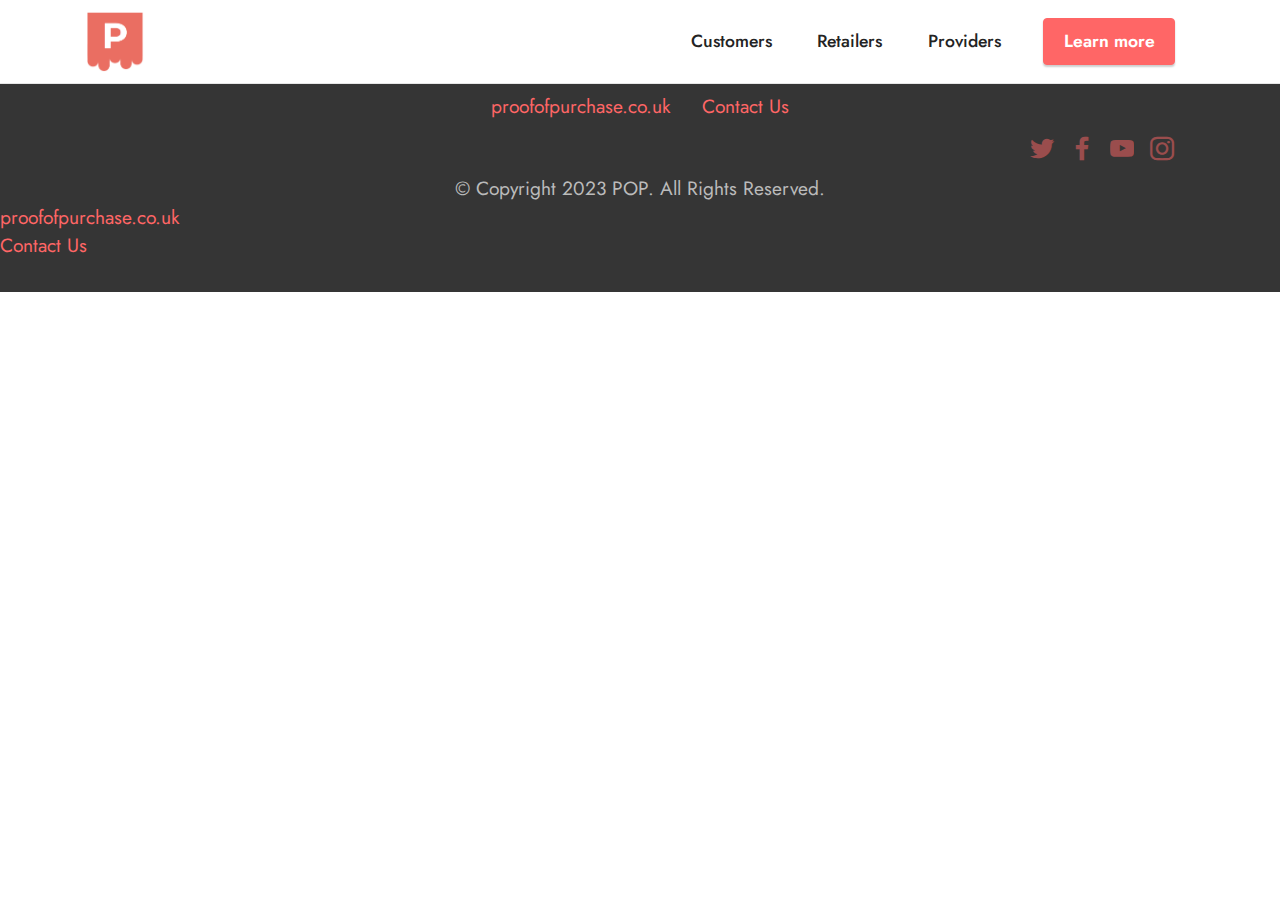
==== commit 85874e1a: "Add files via upload" ====
--- a/about-us.html
+++ b/about-us.html
@@ -48,7 +48,7 @@
                 </div>
             </button>
             <div class="collapse navbar-collapse" id="navbarSupportedContent">
-                <ul class="navbar-nav nav-dropdown" data-app-modern-menu="true"><li class="nav-item"><a class="nav-link link text-black display-4" href="https://mobirise.com">Customers</a></li><li class="nav-item"><a class="nav-link link text-black display-4" href="https://mobirise.com">Retailers</a></li><li class="nav-item"><a class="nav-link link text-black display-4" href="https://mobirise.com">Providers</a></li></ul>
+                <ul class="navbar-nav nav-dropdown" data-app-modern-menu="true"><li class="nav-item"><a class="nav-link link text-black display-4" href="/customers.html">Customers</a></li><li class="nav-item"><a class="nav-link link text-black display-4" href="/retailers.html">Retailers</a></li><li class="nav-item"><a class="nav-link link text-black display-4" href="/suppliers.html">Providers</a></li></ul>
                 
                 <div class="navbar-buttons mbr-section-btn"><a class="btn btn-primary display-4" href="about-us.html">Learn more</a></div>
             </div>
@@ -72,7 +72,7 @@
                     
                     
                     
-                <li class="foot-menu-item mbr-fonts-style display-7"><a href="https://mobirise.com/help/" class="text-secondary">Help Center</a></li><li class="foot-menu-item mbr-fonts-style display-7">Contact Us<br></li><li class="foot-menu-item mbr-fonts-style display-7">Contact Us<br></li></ul>
+                    <li class="foot-menu-item mbr-fonts-style display-7"><a href="https://proofofpurchase.co.uk" class="text-secondary">proofofpurchase.co.uk</a></li><li class="foot-menu-item mbr-fonts-style display-7"><a href="/contact-us.html" class="text-secondary">Contact Us</a><br></li></ul>
             </div>
             <div class="row social-row">
                 <div class="social-list align-right pb-2">
@@ -107,8 +107,7 @@
             </div>
         </div>
     </div>
-</section><section class="display-7" style="padding: 0;align-items: center;justify-content: center;flex-wrap: wrap;    align-content: center;display: flex;position: relative;height: 4rem;"><a href="https://mobiri.se/3051494" style="flex: 1 1;height: 4rem;position: absolute;width: 100%;z-index: 1;"><img alt="" style="height: 4rem;" src="[data-uri]"></a><p style="margin: 0;text-align: center;" class="display-7">Created with &#8204;</p><a style="z-index:1" href="https://mobirise.com/html-builder.html">HTML Creator</a></section><script src="assets/bootstrap/js/bootstrap.bundle.min.js"></script>  <script src="assets/smoothscroll/smooth-scroll.js"></script>  <script src="assets/ytplayer/index.js"></script>  <script src="assets/dropdown/js/navbar-dropdown.js"></script>  <script src="assets/theme/js/script.js"></script>  
-  
-  
+    <li class="foot-menu-item mbr-fonts-style display-7"><a href="https://proofofpurchase.co.uk" class="text-secondary">proofofpurchase.co.uk</a></li><li class="foot-menu-item mbr-fonts-style display-7"><a href="/contact-us.html" class="text-secondary">Contact Us</a><br></li></ul>
+
 </body>
 </html>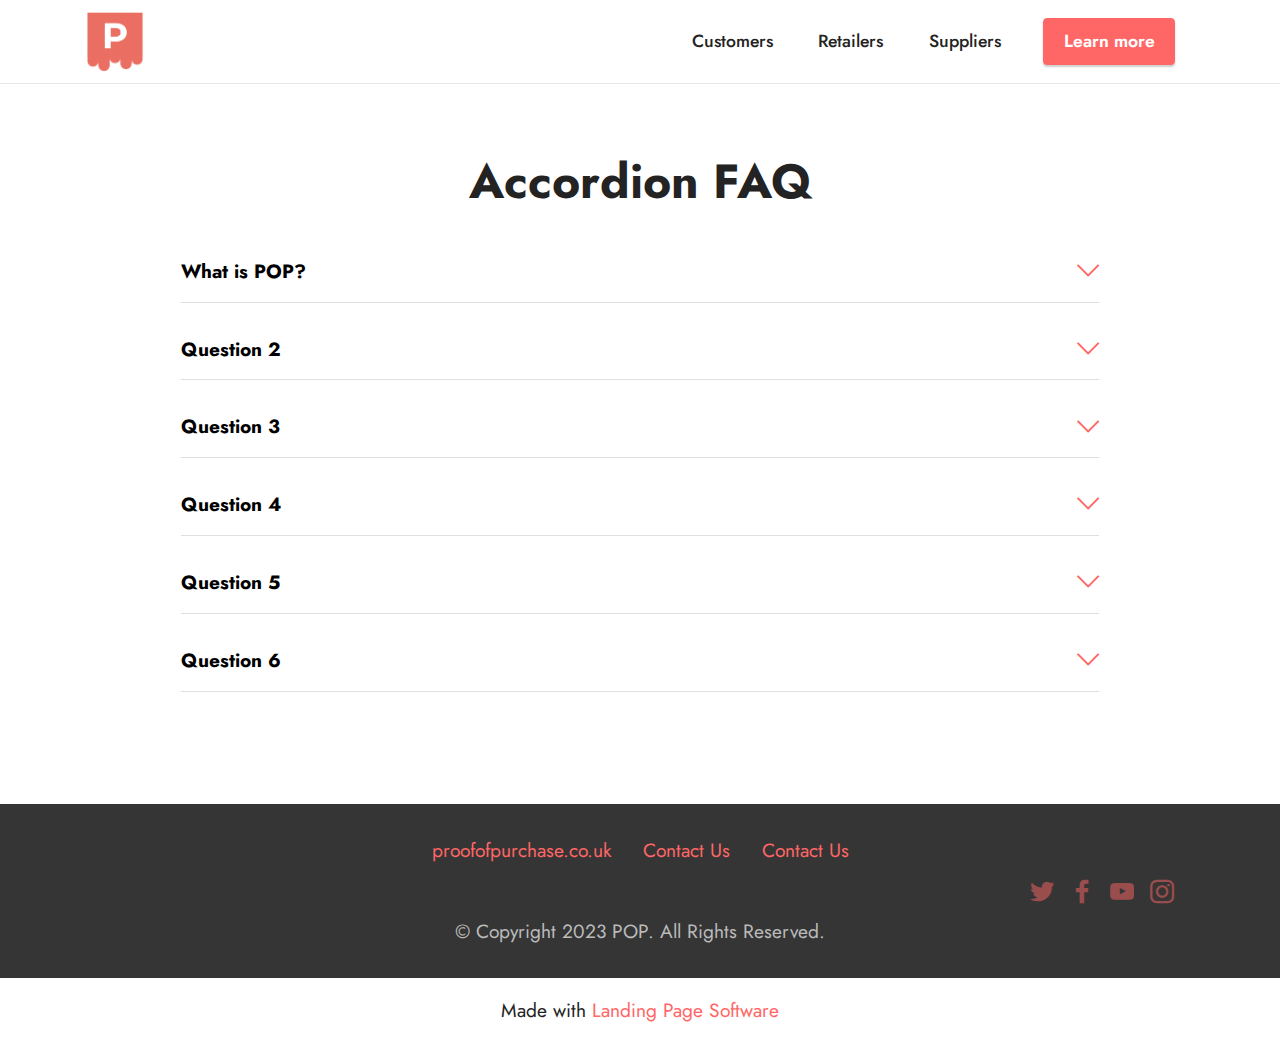
==== commit 754ece83: "update" ====
--- a/about-us.html
+++ b/about-us.html
@@ -11,6 +11,8 @@
   
   
   <title>About us</title>
+  <link rel="stylesheet" href="assets/web/assets/mobirise-icons2/mobirise2.css">
+  <link rel="stylesheet" href="assets/web/assets/mobirise-icons/mobirise-icons.css">
   <link rel="stylesheet" href="assets/bootstrap/css/bootstrap.min.css">
   <link rel="stylesheet" href="assets/bootstrap/css/bootstrap-grid.min.css">
   <link rel="stylesheet" href="assets/bootstrap/css/bootstrap-reboot.min.css">
@@ -48,13 +50,118 @@
                 </div>
             </button>
             <div class="collapse navbar-collapse" id="navbarSupportedContent">
-                <ul class="navbar-nav nav-dropdown" data-app-modern-menu="true"><li class="nav-item"><a class="nav-link link text-black display-4" href="/customers.html">Customers</a></li><li class="nav-item"><a class="nav-link link text-black display-4" href="/retailers.html">Retailers</a></li><li class="nav-item"><a class="nav-link link text-black display-4" href="/suppliers.html">Providers</a></li></ul>
+                <ul class="navbar-nav nav-dropdown" data-app-modern-menu="true"><li class="nav-item"><a class="nav-link link text-black text-primary display-4" href="customers.html">Customers</a></li><li class="nav-item"><a class="nav-link link text-black text-primary display-4" href="retailers.html">Retailers</a></li><li class="nav-item"><a class="nav-link link text-black text-primary display-4" href="suppliers.html">Suppliers</a></li></ul>
                 
                 <div class="navbar-buttons mbr-section-btn"><a class="btn btn-primary display-4" href="about-us.html">Learn more</a></div>
             </div>
         </div>
     </nav>
 
+</section>
+
+<section data-bs-version="5.1" class="content16 cid-tKgARSO0KY" id="content16-19">
+
+    
+
+    
+    
+    <div class="container">
+        <div class="row justify-content-center">
+            <div class="col-12 col-md-10">
+                <div class="mbr-section-head align-center mb-4">
+                    <h3 class="mbr-section-title mb-0 mbr-fonts-style display-2">
+                        <strong>Accordion FAQ</strong>
+                    </h3>
+                    
+                </div>
+                <div id="bootstrap-accordion_33" class="panel-group accordionStyles accordion" role="tablist" aria-multiselectable="true">
+                    <div class="card mb-3">
+                        <div class="card-header" role="tab" id="headingOne">
+                            <a role="button" class="panel-title collapsed" data-toggle="collapse" data-bs-toggle="collapse" data-core="" href="#collapse1_33" aria-expanded="false" aria-controls="collapse1">
+                                <h6 class="panel-title-edit mbr-fonts-style mb-0 display-7"><strong>What is POP?</strong></h6>
+                                <span class="sign mbr-iconfont mbri-arrow-down"></span>
+                            </a>
+                        </div>
+                        <div id="collapse1_33" class="panel-collapse noScroll collapse" role="tabpanel" aria-labelledby="headingOne" data-parent="#accordion" data-bs-parent="#bootstrap-accordion_33">
+                            <div class="panel-body">
+                                <p class="mbr-fonts-style panel-text display-4">Proof Of Purchase (POP) is a central service to capture both physical and digital purchases. Because of this, retailers are able to remove paper receipts</p>
+                            </div>
+                        </div>
+                    </div>
+                    <div class="card mb-3">
+                        <div class="card-header" role="tab" id="headingOne">
+                            <a role="button" class="panel-title collapsed" data-toggle="collapse" data-bs-toggle="collapse" data-core="" href="#collapse2_33" aria-expanded="false" aria-controls="collapse2">
+                                <h6 class="panel-title-edit mbr-fonts-style mb-0 display-7"><strong>Question 2</strong></h6>
+                                <span class="sign mbr-iconfont mbri-arrow-down"></span>
+                            </a>
+                        </div>
+                        <div id="collapse2_33" class="panel-collapse noScroll collapse" role="tabpanel" aria-labelledby="headingOne" data-parent="#accordion" data-bs-parent="#bootstrap-accordion_33">
+                            <div class="panel-body">
+                                <p class="mbr-fonts-style panel-text display-4">
+                                    TBD</p>
+                            </div>
+                        </div>
+                    </div>
+                    <div class="card mb-3">
+                        <div class="card-header" role="tab" id="headingOne">
+                            <a role="button" class="panel-title collapsed" data-toggle="collapse" data-bs-toggle="collapse" data-core="" href="#collapse3_33" aria-expanded="false" aria-controls="collapse3">
+                                <h6 class="panel-title-edit mbr-fonts-style mb-0 display-7"><strong>Question 3</strong></h6>
+                                <span class="sign mbr-iconfont mbri-arrow-down"></span>
+                            </a>
+                        </div>
+                        <div id="collapse3_33" class="panel-collapse noScroll collapse" role="tabpanel" aria-labelledby="headingOne" data-parent="#accordion" data-bs-parent="#bootstrap-accordion_33">
+                            <div class="panel-body">
+                                <p class="mbr-fonts-style panel-text display-4">
+                                    TBD</p>
+                            </div>
+                        </div>
+                    </div>
+                    <div class="card mb-3">
+                        <div class="card-header" role="tab" id="headingOne">
+                            <a role="button" class="panel-title collapsed" data-toggle="collapse" data-bs-toggle="collapse" data-core="" href="#collapse4_33" aria-expanded="false" aria-controls="collapse4">
+                                <h6 class="panel-title-edit mbr-fonts-style mb-0 display-7"><strong>Question 4</strong></h6>
+                                <span class="sign mbr-iconfont mbri-arrow-down"></span>
+                            </a>
+                        </div>
+                        <div id="collapse4_33" class="panel-collapse noScroll collapse" role="tabpanel" aria-labelledby="headingOne" data-parent="#accordion" data-bs-parent="#bootstrap-accordion_33">
+                            <div class="panel-body">
+                                <p class="mbr-fonts-style panel-text display-4">
+                                    TBD</p>
+                            </div>
+                        </div>
+                    </div>
+                    <div class="card mb-3">
+                        <div class="card-header" role="tab" id="headingOne">
+                            <a role="button" class="panel-title collapsed" data-toggle="collapse" data-bs-toggle="collapse" data-core="" href="#collapse5_33" aria-expanded="false" aria-controls="collapse5">
+                                <h6 class="panel-title-edit mbr-fonts-style mb-0 display-7"><strong>Question 5</strong></h6>
+                                <span class="sign mbr-iconfont mbri-arrow-down"></span>
+                            </a>
+                        </div>
+                        <div id="collapse5_33" class="panel-collapse noScroll collapse" role="tabpanel" aria-labelledby="headingOne" data-parent="#accordion" data-bs-parent="#bootstrap-accordion_33">
+                            <div class="panel-body">
+                                <p class="mbr-fonts-style panel-text display-4">
+                                    TBD</p>
+                            </div>
+                        </div>
+                    </div>
+                    <div class="card mb-3">
+                        <div class="card-header" role="tab" id="headingOne">
+                            <a role="button" class="panel-title collapsed" data-toggle="collapse" data-bs-toggle="collapse" data-core="" href="#collapse6_33" aria-expanded="false" aria-controls="collapse6">
+                                <h6 class="panel-title-edit mbr-fonts-style mb-0 display-7"><strong>Question 6</strong></h6>
+                                <span class="sign mbr-iconfont mbri-arrow-down"></span>
+                            </a>
+                        </div>
+                        <div id="collapse6_33" class="panel-collapse noScroll collapse" role="tabpanel" aria-labelledby="headingOne" data-parent="#accordion" data-bs-parent="#bootstrap-accordion_33">
+                            <div class="panel-body">
+                                <p class="mbr-fonts-style panel-text display-4">
+                                    TBD</p>
+                            </div>
+                        </div>
+                    </div>
+                </div>
+            </div>
+        </div>
+    </div>
 </section>
 
 <section data-bs-version="5.1" class="footer3 cid-s48P1Icc8J" once="footers" id="footer3-w">
@@ -72,7 +179,7 @@
                     
                     
                     
-                    <li class="foot-menu-item mbr-fonts-style display-7"><a href="https://proofofpurchase.co.uk" class="text-secondary">proofofpurchase.co.uk</a></li><li class="foot-menu-item mbr-fonts-style display-7"><a href="/contact-us.html" class="text-secondary">Contact Us</a><br></li></ul>
+                <li class="foot-menu-item mbr-fonts-style display-7"><a href="https://proofofpurchase.co.uk" class="text-primary" target="_blank">proofofpurchase.co.uk</a></li><li class="foot-menu-item mbr-fonts-style display-7"><a href="contact-us.html" class="text-primary">Contact Us</a><br></li><li class="foot-menu-item mbr-fonts-style display-7"><a href="contact-us.html" class="text-primary">Contact Us</a><br></li></ul>
             </div>
             <div class="row social-row">
                 <div class="social-list align-right pb-2">
@@ -107,7 +214,8 @@
             </div>
         </div>
     </div>
-    <li class="foot-menu-item mbr-fonts-style display-7"><a href="https://proofofpurchase.co.uk" class="text-secondary">proofofpurchase.co.uk</a></li><li class="foot-menu-item mbr-fonts-style display-7"><a href="/contact-us.html" class="text-secondary">Contact Us</a><br></li></ul>
-
+</section><section class="display-7" style="padding: 0;align-items: center;justify-content: center;flex-wrap: wrap;    align-content: center;display: flex;position: relative;height: 4rem;"><a href="https://mobiri.se/3051494" style="flex: 1 1;height: 4rem;position: absolute;width: 100%;z-index: 1;"><img alt="" style="height: 4rem;" src="[data-uri]"></a><p style="margin: 0;text-align: center;" class="display-7">Made with &#8204;</p><a style="z-index:1" href="https://mobirise.com/builder/landing-page-software.html">Landing Page Software</a></section><script src="assets/bootstrap/js/bootstrap.bundle.min.js"></script>  <script src="assets/smoothscroll/smooth-scroll.js"></script>  <script src="assets/ytplayer/index.js"></script>  <script src="assets/dropdown/js/navbar-dropdown.js"></script>  <script src="assets/mbr-switch-arrow/mbr-switch-arrow.js"></script>  <script src="assets/theme/js/script.js"></script>  
+  
+  
 </body>
 </html>--- a/assets/web/assets/mobirise-icons2/mobirise2.css
+++ b/assets/web/assets/mobirise-icons2/mobirise2.css
@@ -0,0 +1,498 @@
+@font-face {
+  font-family: 'Moririse2';
+  font-display: swap;
+  src:  url('mobirise2.eot?f2bix4');
+  src:  url('mobirise2.eot?f2bix4#iefix') format('embedded-opentype'),
+    url('mobirise2.ttf?f2bix4') format('truetype'),
+    url('mobirise2.woff?f2bix4') format('woff'),
+    url('mobirise2.svg?f2bix4#mobirise2') format('svg');
+  font-weight: normal;
+  font-style: normal;
+}
+
+[class^="mobi-"], [class*=" mobi-"] {
+  /* use !important to prevent issues with browser extensions that change fonts */
+  font-family: 'Moririse2' !important;
+  speak: none;
+  font-style: normal;
+  font-weight: normal;
+  font-variant: normal;
+  text-transform: none;
+  line-height: 1;
+
+  /* Better Font Rendering =========== */
+  -webkit-font-smoothing: antialiased;
+  -moz-osx-font-smoothing: grayscale;
+}
+
+.mobi-mbri-add-submenu:before {
+  content: "\e900";
+}
+.mobi-mbri-alert:before {
+  content: "\e901";
+}
+.mobi-mbri-align-center:before {
+  content: "\e902";
+}
+.mobi-mbri-align-justify:before {
+  content: "\e903";
+}
+.mobi-mbri-align-left:before {
+  content: "\e904";
+}
+.mobi-mbri-align-right:before {
+  content: "\e905";
+}
+.mobi-mbri-android:before {
+  content: "\e906";
+}
+.mobi-mbri-apple:before {
+  content: "\e907";
+}
+.mobi-mbri-arrow-down:before {
+  content: "\e908";
+}
+.mobi-mbri-arrow-next:before {
+  content: "\e909";
+}
+.mobi-mbri-arrow-prev:before {
+  content: "\e90a";
+}
+.mobi-mbri-arrow-up:before {
+  content: "\e90b";
+}
+.mobi-mbri-bold:before {
+  content: "\e90c";
+}
+.mobi-mbri-bookmark:before {
+  content: "\e90d";
+}
+.mobi-mbri-bootstrap:before {
+  content: "\e90e";
+}
+.mobi-mbri-briefcase:before {
+  content: "\e90f";
+}
+.mobi-mbri-browse:before {
+  content: "\e910";
+}
+.mobi-mbri-bulleted-list:before {
+  content: "\e911";
+}
+.mobi-mbri-calendar:before {
+  content: "\e912";
+}
+.mobi-mbri-camera:before {
+  content: "\e913";
+}
+.mobi-mbri-cart-add:before {
+  content: "\e914";
+}
+.mobi-mbri-cart-full:before {
+  content: "\e915";
+}
+.mobi-mbri-cash:before {
+  content: "\e916";
+}
+.mobi-mbri-change-style:before {
+  content: "\e917";
+}
+.mobi-mbri-chat:before {
+  content: "\e918";
+}
+.mobi-mbri-clock:before {
+  content: "\e919";
+}
+.mobi-mbri-close:before {
+  content: "\e91a";
+}
+.mobi-mbri-cloud:before {
+  content: "\e91b";
+}
+.mobi-mbri-code:before {
+  content: "\e91c";
+}
+.mobi-mbri-contact-form:before {
+  content: "\e91d";
+}
+.mobi-mbri-credit-card:before {
+  content: "\e91e";
+}
+.mobi-mbri-cursor-click:before {
+  content: "\e91f";
+}
+.mobi-mbri-cust-feedback:before {
+  content: "\e920";
+}
+.mobi-mbri-database:before {
+  content: "\e921";
+}
+.mobi-mbri-delivery:before {
+  content: "\e922";
+}
+.mobi-mbri-desktop:before {
+  content: "\e923";
+}
+.mobi-mbri-devices:before {
+  content: "\e924";
+}
+.mobi-mbri-down:before {
+  content: "\e925";
+}
+.mobi-mbri-download-2:before {
+  content: "\e926";
+}
+.mobi-mbri-download:before {
+  content: "\e927";
+}
+.mobi-mbri-drag-n-drop-2:before {
+  content: "\e928";
+}
+.mobi-mbri-drag-n-drop:before {
+  content: "\e929";
+}
+.mobi-mbri-edit-2:before {
+  content: "\e92a";
+}
+.mobi-mbri-edit:before {
+  content: "\e92b";
+}
+.mobi-mbri-error:before {
+  content: "\e92c";
+}
+.mobi-mbri-extension:before {
+  content: "\e92d";
+}
+.mobi-mbri-features:before {
+  content: "\e92e";
+}
+.mobi-mbri-file:before {
+  content: "\e92f";
+}
+.mobi-mbri-flag:before {
+  content: "\e930";
+}
+.mobi-mbri-folder:before {
+  content: "\e931";
+}
+.mobi-mbri-gift:before {
+  content: "\e932";
+}
+.mobi-mbri-github:before {
+  content: "\e933";
+}
+.mobi-mbri-globe-2:before {
+  content: "\e934";
+}
+.mobi-mbri-globe:before {
+  content: "\e935";
+}
+.mobi-mbri-growing-chart:before {
+  content: "\e936";
+}
+.mobi-mbri-hearth:before {
+  content: "\e937";
+}
+.mobi-mbri-help:before {
+  content: "\e938";
+}
+.mobi-mbri-home:before {
+  content: "\e939";
+}
+.mobi-mbri-hot-cup:before {
+  content: "\e93a";
+}
+.mobi-mbri-idea:before {
+  content: "\e93b";
+}
+.mobi-mbri-image-gallery:before {
+  content: "\e93c";
+}
+.mobi-mbri-image-slider:before {
+  content: "\e93d";
+}
+.mobi-mbri-info:before {
+  content: "\e93e";
+}
+.mobi-mbri-italic:before {
+  content: "\e93f";
+}
+.mobi-mbri-key:before {
+  content: "\e940";
+}
+.mobi-mbri-laptop:before {
+  content: "\e941";
+}
+.mobi-mbri-layers:before {
+  content: "\e942";
+}
+.mobi-mbri-left-right:before {
+  content: "\e943";
+}
+.mobi-mbri-left:before {
+  content: "\e944";
+}
+.mobi-mbri-letter:before {
+  content: "\e945";
+}
+.mobi-mbri-like:before {
+  content: "\e946";
+}
+.mobi-mbri-link:before {
+  content: "\e947";
+}
+.mobi-mbri-lock:before {
+  content: "\e948";
+}
+.mobi-mbri-login:before {
+  content: "\e949";
+}
+.mobi-mbri-logout:before {
+  content: "\e94a";
+}
+.mobi-mbri-magic-stick:before {
+  content: "\e94b";
+}
+.mobi-mbri-map-pin:before {
+  content: "\e94c";
+}
+.mobi-mbri-menu:before {
+  content: "\e94d";
+}
+.mobi-mbri-mobile-2:before {
+  content: "\e94e";
+}
+.mobi-mbri-mobile-horizontal:before {
+  content: "\e94f";
+}
+.mobi-mbri-mobile:before {
+  content: "\e950";
+}
+.mobi-mbri-mobirise:before {
+  content: "\e951";
+}
+.mobi-mbri-more-horizontal:before {
+  content: "\e952";
+}
+.mobi-mbri-more-vertical:before {
+  content: "\e953";
+}
+.mobi-mbri-music:before {
+  content: "\e954";
+}
+.mobi-mbri-new-file:before {
+  content: "\e955";
+}
+.mobi-mbri-numbered-list:before {
+  content: "\e956";
+}
+.mobi-mbri-opened-folder:before {
+  content: "\e957";
+}
+.mobi-mbri-pages:before {
+  content: "\e958";
+}
+.mobi-mbri-paper-plane:before {
+  content: "\e959";
+}
+.mobi-mbri-paperclip:before {
+  content: "\e95a";
+}
+.mobi-mbri-phone:before {
+  content: "\e95b";
+}
+.mobi-mbri-photo:before {
+  content: "\e95c";
+}
+.mobi-mbri-photos:before {
+  content: "\e95d";
+}
+.mobi-mbri-pin:before {
+  content: "\e95e";
+}
+.mobi-mbri-play:before {
+  content: "\e95f";
+}
+.mobi-mbri-plus:before {
+  content: "\e960";
+}
+.mobi-mbri-preview:before {
+  content: "\e961";
+}
+.mobi-mbri-print:before {
+  content: "\e962";
+}
+.mobi-mbri-protect:before {
+  content: "\e963";
+}
+.mobi-mbri-question:before {
+  content: "\e964";
+}
+.mobi-mbri-quote-left:before {
+  content: "\e965";
+}
+.mobi-mbri-quote-right:before {
+  content: "\e966";
+}
+.mobi-mbri-redo:before {
+  content: "\e967";
+}
+.mobi-mbri-refresh:before {
+  content: "\e968";
+}
+.mobi-mbri-responsive-2:before {
+  content: "\e969";
+}
+.mobi-mbri-responsive:before {
+  content: "\e96a";
+}
+.mobi-mbri-right:before {
+  content: "\e96b";
+}
+.mobi-mbri-rocket:before {
+  content: "\e96c";
+}
+.mobi-mbri-sad-face:before {
+  content: "\e96d";
+}
+.mobi-mbri-sale:before {
+  content: "\e96e";
+}
+.mobi-mbri-save:before {
+  content: "\e96f";
+}
+.mobi-mbri-search:before {
+  content: "\e970";
+}
+.mobi-mbri-setting-2:before {
+  content: "\e971";
+}
+.mobi-mbri-setting-3:before {
+  content: "\e972";
+}
+.mobi-mbri-setting:before {
+  content: "\e973";
+}
+.mobi-mbri-share:before {
+  content: "\e974";
+}
+.mobi-mbri-shopping-bag:before {
+  content: "\e975";
+}
+.mobi-mbri-shopping-basket:before {
+  content: "\e976";
+}
+.mobi-mbri-shopping-cart:before {
+  content: "\e977";
+}
+.mobi-mbri-sites:before {
+  content: "\e978";
+}
+.mobi-mbri-smile-face:before {
+  content: "\e979";
+}
+.mobi-mbri-speed:before {
+  content: "\e97a";
+}
+.mobi-mbri-star:before {
+  content: "\e97b";
+}
+.mobi-mbri-success:before {
+  content: "\e97c";
+}
+.mobi-mbri-sun:before {
+  content: "\e97d";
+}
+.mobi-mbri-sun2:before {
+  content: "\e97e";
+}
+.mobi-mbri-tablet-vertical:before {
+  content: "\e97f";
+}
+.mobi-mbri-tablet:before {
+  content: "\e980";
+}
+.mobi-mbri-target:before {
+  content: "\e981";
+}
+.mobi-mbri-timer:before {
+  content: "\e982";
+}
+.mobi-mbri-to-ftp:before {
+  content: "\e983";
+}
+.mobi-mbri-to-local-drive:before {
+  content: "\e984";
+}
+.mobi-mbri-touch-swipe:before {
+  content: "\e985";
+}
+.mobi-mbri-touch:before {
+  content: "\e986";
+}
+.mobi-mbri-trash:before {
+  content: "\e987";
+}
+.mobi-mbri-underline:before {
+  content: "\e988";
+}
+.mobi-mbri-undo:before {
+  content: "\e989";
+}
+.mobi-mbri-unlink:before {
+  content: "\e98a";
+}
+.mobi-mbri-unlock:before {
+  content: "\e98b";
+}
+.mobi-mbri-up-down:before {
+  content: "\e98c";
+}
+.mobi-mbri-up:before {
+  content: "\e98d";
+}
+.mobi-mbri-update:before {
+  content: "\e98e";
+}
+.mobi-mbri-upload-2:before {
+  content: "\e98f";
+}
+.mobi-mbri-upload:before {
+  content: "\e990";
+}
+.mobi-mbri-user-2:before {
+  content: "\e991";
+}
+.mobi-mbri-user:before {
+  content: "\e992";
+}
+.mobi-mbri-users:before {
+  content: "\e993";
+}
+.mobi-mbri-video-play:before {
+  content: "\e994";
+}
+.mobi-mbri-video:before {
+  content: "\e995";
+}
+.mobi-mbri-watch:before {
+  content: "\e996";
+}
+.mobi-mbri-website-theme-2:before {
+  content: "\e997";
+}
+.mobi-mbri-website-theme:before {
+  content: "\e998";
+}
+.mobi-mbri-wifi:before {
+  content: "\e999";
+}
+.mobi-mbri-windows:before {
+  content: "\e99a";
+}
+.mobi-mbri-zoom-in:before {
+  content: "\e99b";
+}
+.mobi-mbri-zoom-out:before {
+  content: "\e99c";
+}
--- a/assets/web/assets/mobirise-icons/mobirise-icons.css
+++ b/assets/web/assets/mobirise-icons/mobirise-icons.css
@@ -0,0 +1,477 @@
+@font-face {
+  font-family: 'MobiriseIcons';
+  src:  url('mobirise-icons.eot?spat4u');
+  src:  url('mobirise-icons.eot?spat4u#iefix') format('embedded-opentype'),
+    url('mobirise-icons.ttf?spat4u') format('truetype'),
+    url('mobirise-icons.woff?spat4u') format('woff'),
+    url('mobirise-icons.svg?spat4u#MobiriseIcons') format('svg');
+  font-weight: normal;
+  font-style: normal;
+  font-display: swap;
+}
+
+[class^="mbri-"], [class*=" mbri-"] {
+  /* use !important to prevent issues with browser extensions that change fonts */
+  font-family: MobiriseIcons !important;
+  speak: none;
+  font-style: normal;
+  font-weight: normal;
+  font-variant: normal;
+  text-transform: none;
+  line-height: 1;
+
+  /* Better Font Rendering =========== */
+  -webkit-font-smoothing: antialiased;
+  -moz-osx-font-smoothing: grayscale;
+}
+
+.mbri-add-submenu:before {
+  content: "\e900";
+}
+.mbri-alert:before {
+  content: "\e901";
+}
+.mbri-align-center:before {
+  content: "\e902";
+}
+.mbri-align-justify:before {
+  content: "\e903";
+}
+.mbri-align-left:before {
+  content: "\e904";
+}
+.mbri-align-right:before {
+  content: "\e905";
+}
+.mbri-android:before {
+  content: "\e906";
+}
+.mbri-apple:before {
+  content: "\e907";
+}
+.mbri-arrow-down:before {
+  content: "\e908";
+}
+.mbri-arrow-next:before {
+  content: "\e909";
+}
+.mbri-arrow-prev:before {
+  content: "\e90a";
+}
+.mbri-arrow-up:before {
+  content: "\e90b";
+}
+.mbri-bold:before {
+  content: "\e90c";
+}
+.mbri-bookmark:before {
+  content: "\e90d";
+}
+.mbri-bootstrap:before {
+  content: "\e90e";
+}
+.mbri-briefcase:before {
+  content: "\e90f";
+}
+.mbri-browse:before {
+  content: "\e910";
+}
+.mbri-bulleted-list:before {
+  content: "\e911";
+}
+.mbri-calendar:before {
+  content: "\e912";
+}
+.mbri-camera:before {
+  content: "\e913";
+}
+.mbri-cart-add:before {
+  content: "\e914";
+}
+.mbri-cart-full:before {
+  content: "\e915";
+}
+.mbri-cash:before {
+  content: "\e916";
+}
+.mbri-change-style:before {
+  content: "\e917";
+}
+.mbri-chat:before {
+  content: "\e918";
+}
+.mbri-clock:before {
+  content: "\e919";
+}
+.mbri-close:before {
+  content: "\e91a";
+}
+.mbri-cloud:before {
+  content: "\e91b";
+}
+.mbri-code:before {
+  content: "\e91c";
+}
+.mbri-contact-form:before {
+  content: "\e91d";
+}
+.mbri-credit-card:before {
+  content: "\e91e";
+}
+.mbri-cursor-click:before {
+  content: "\e91f";
+}
+.mbri-cust-feedback:before {
+  content: "\e920";
+}
+.mbri-database:before {
+  content: "\e921";
+}
+.mbri-delivery:before {
+  content: "\e922";
+}
+.mbri-desktop:before {
+  content: "\e923";
+}
+.mbri-devices:before {
+  content: "\e924";
+}
+.mbri-down:before {
+  content: "\e925";
+}
+.mbri-download:before {
+  content: "\e989";
+}
+.mbri-drag-n-drop:before {
+  content: "\e927";
+}
+.mbri-drag-n-drop2:before {
+  content: "\e928";
+}
+.mbri-edit:before {
+  content: "\e929";
+}
+.mbri-edit2:before {
+  content: "\e92a";
+}
+.mbri-error:before {
+  content: "\e92b";
+}
+.mbri-extension:before {
+  content: "\e92c";
+}
+.mbri-features:before {
+  content: "\e92d";
+}
+.mbri-file:before {
+  content: "\e92e";
+}
+.mbri-flag:before {
+  content: "\e92f";
+}
+.mbri-folder:before {
+  content: "\e930";
+}
+.mbri-gift:before {
+  content: "\e931";
+}
+.mbri-github:before {
+  content: "\e932";
+}
+.mbri-globe:before {
+  content: "\e933";
+}
+.mbri-globe-2:before {
+  content: "\e934";
+}
+.mbri-growing-chart:before {
+  content: "\e935";
+}
+.mbri-hearth:before {
+  content: "\e936";
+}
+.mbri-help:before {
+  content: "\e937";
+}
+.mbri-home:before {
+  content: "\e938";
+}
+.mbri-hot-cup:before {
+  content: "\e939";
+}
+.mbri-idea:before {
+  content: "\e93a";
+}
+.mbri-image-gallery:before {
+  content: "\e93b";
+}
+.mbri-image-slider:before {
+  content: "\e93c";
+}
+.mbri-info:before {
+  content: "\e93d";
+}
+.mbri-italic:before {
+  content: "\e93e";
+}
+.mbri-key:before {
+  content: "\e93f";
+}
+.mbri-laptop:before {
+  content: "\e940";
+}
+.mbri-layers:before {
+  content: "\e941";
+}
+.mbri-left-right:before {
+  content: "\e942";
+}
+.mbri-left:before {
+  content: "\e943";
+}
+.mbri-letter:before {
+  content: "\e944";
+}
+.mbri-like:before {
+  content: "\e945";
+}
+.mbri-link:before {
+  content: "\e946";
+}
+.mbri-lock:before {
+  content: "\e947";
+}
+.mbri-login:before {
+  content: "\e948";
+}
+.mbri-logout:before {
+  content: "\e949";
+}
+.mbri-magic-stick:before {
+  content: "\e94a";
+}
+.mbri-map-pin:before {
+  content: "\e94b";
+}
+.mbri-menu:before {
+  content: "\e94c";
+}
+.mbri-mobile:before {
+  content: "\e94d";
+}
+.mbri-mobile2:before {
+  content: "\e94e";
+}
+.mbri-mobirise:before {
+  content: "\e94f";
+}
+.mbri-more-horizontal:before {
+  content: "\e950";
+}
+.mbri-more-vertical:before {
+  content: "\e951";
+}
+.mbri-music:before {
+  content: "\e952";
+}
+.mbri-new-file:before {
+  content: "\e953";
+}
+.mbri-numbered-list:before {
+  content: "\e954";
+}
+.mbri-opened-folder:before {
+  content: "\e955";
+}
+.mbri-pages:before {
+  content: "\e956";
+}
+.mbri-paper-plane:before {
+  content: "\e957";
+}
+.mbri-paperclip:before {
+  content: "\e958";
+}
+.mbri-photo:before {
+  content: "\e959";
+}
+.mbri-photos:before {
+  content: "\e95a";
+}
+.mbri-pin:before {
+  content: "\e95b";
+}
+.mbri-play:before {
+  content: "\e95c";
+}
+.mbri-plus:before {
+  content: "\e95d";
+}
+.mbri-preview:before {
+  content: "\e95e";
+}
+.mbri-print:before {
+  content: "\e95f";
+}
+.mbri-protect:before {
+  content: "\e960";
+}
+.mbri-question:before {
+  content: "\e961";
+}
+.mbri-quote-left:before {
+  content: "\e962";
+}
+.mbri-quote-right:before {
+  content: "\e963";
+}
+.mbri-refresh:before {
+  content: "\e964";
+}
+.mbri-responsive:before {
+  content: "\e965";
+}
+.mbri-right:before {
+  content: "\e966";
+}
+.mbri-rocket:before {
+  content: "\e967";
+}
+.mbri-sad-face:before {
+  content: "\e968";
+}
+.mbri-sale:before {
+  content: "\e969";
+}
+.mbri-save:before {
+  content: "\e96a";
+}
+.mbri-search:before {
+  content: "\e96b";
+}
+.mbri-setting:before {
+  content: "\e96c";
+}
+.mbri-setting2:before {
+  content: "\e96d";
+}
+.mbri-setting3:before {
+  content: "\e96e";
+}
+.mbri-share:before {
+  content: "\e96f";
+}
+.mbri-shopping-bag:before {
+  content: "\e970";
+}
+.mbri-shopping-basket:before {
+  content: "\e971";
+}
+.mbri-shopping-cart:before {
+  content: "\e972";
+}
+.mbri-sites:before {
+  content: "\e973";
+}
+.mbri-smile-face:before {
+  content: "\e974";
+}
+.mbri-speed:before {
+  content: "\e975";
+}
+.mbri-star:before {
+  content: "\e976";
+}
+.mbri-success:before {
+  content: "\e977";
+}
+.mbri-sun:before {
+  content: "\e978";
+}
+.mbri-sun2:before {
+  content: "\e979";
+}
+.mbri-tablet:before {
+  content: "\e97a";
+}
+.mbri-tablet-vertical:before {
+  content: "\e97b";
+}
+.mbri-target:before {
+  content: "\e97c";
+}
+.mbri-timer:before {
+  content: "\e97d";
+}
+.mbri-to-ftp:before {
+  content: "\e97e";
+}
+.mbri-to-local-drive:before {
+  content: "\e97f";
+}
+.mbri-touch-swipe:before {
+  content: "\e980";
+}
+.mbri-touch:before {
+  content: "\e981";
+}
+.mbri-trash:before {
+  content: "\e982";
+}
+.mbri-underline:before {
+  content: "\e983";
+}
+.mbri-unlink:before {
+  content: "\e984";
+}
+.mbri-unlock:before {
+  content: "\e985";
+}
+.mbri-up-down:before {
+  content: "\e986";
+}
+.mbri-up:before {
+  content: "\e987";
+}
+.mbri-update:before {
+  content: "\e988";
+}
+.mbri-upload:before {
+ content: "\e926"; 
+}
+.mbri-user:before {
+  content: "\e98a";
+}
+.mbri-user2:before {
+  content: "\e98b";
+}
+.mbri-users:before {
+  content: "\e98c";
+}
+.mbri-video:before {
+  content: "\e98d";
+}
+.mbri-video-play:before {
+  content: "\e98e";
+}
+.mbri-watch:before {
+  content: "\e98f";
+}
+.mbri-website-theme:before {
+  content: "\e990";
+}
+.mbri-wifi:before {
+  content: "\e991";
+}
+.mbri-windows:before {
+  content: "\e992";
+}
+.mbri-zoom-out:before {
+  content: "\e993";
+}
+.mbri-redo:before {
+  content: "\e994";
+}
+.mbri-undo:before {
+  content: "\e995";
+}
--- a/assets/mobirise/css/mbr-additional.css
+++ b/assets/mobirise/css/mbr-additional.css
@@ -1597,7 +1597,7 @@
   }
 }
 .cid-tJZVMwyhIT {
-  background-color: #ffb5b5;
+  background-color: #98dee8;
 }
 .cid-tJZVMwyhIT .mbr-fallback-image.disabled {
   display: none;
@@ -2575,7 +2575,7 @@
   top: 0;
 }
 .cid-tK00rUz5qS .content-wrapper {
-  background: #fafafa;
+  background: #ffb18a;
 }
 @media (max-width: 991px) {
   .cid-tK00rUz5qS .content-wrapper .image-wrapper {
@@ -3160,3 +3160,458 @@
 .cid-s48P1Icc8J .media-container-row .mbr-text {
   color: #bbbbbb;
 }
+.cid-s48OLK6784 {
+  z-index: 1000;
+  width: 100%;
+  position: relative;
+  min-height: 60px;
+}
+.cid-s48OLK6784 nav.navbar {
+  position: fixed;
+}
+.cid-s48OLK6784 .dropdown-item:before {
+  font-family: Moririse2 !important;
+  content: '\e966';
+  display: inline-block;
+  width: 0;
+  position: absolute;
+  left: 1rem;
+  top: 0.5rem;
+  margin-right: 0.5rem;
+  line-height: 1;
+  font-size: inherit;
+  vertical-align: middle;
+  text-align: center;
+  overflow: hidden;
+  transform: scale(0, 1);
+  transition: all 0.25s ease-in-out;
+}
+.cid-s48OLK6784 .dropdown-menu {
+  padding: 0;
+}
+.cid-s48OLK6784 .dropdown-item {
+  border-bottom: 1px solid #e6e6e6;
+}
+.cid-s48OLK6784 .dropdown-item:hover,
+.cid-s48OLK6784 .dropdown-item:focus {
+  background: #ff6666 !important;
+  color: white !important;
+}
+.cid-s48OLK6784 .nav-dropdown .link {
+  padding: 0 0.3em !important;
+  margin: .667em 1em !important;
+}
+.cid-s48OLK6784 .nav-dropdown .link.dropdown-toggle::after {
+  margin-left: 0.5rem;
+  margin-top: 0.2rem;
+}
+.cid-s48OLK6784 .nav-link {
+  position: relative;
+}
+.cid-s48OLK6784 .container {
+  display: flex;
+  margin: auto;
+}
+.cid-s48OLK6784 .iconfont-wrapper {
+  color: #000000 !important;
+  font-size: 1.5rem;
+  padding-right: .5rem;
+}
+.cid-s48OLK6784 .navbar-caption {
+  padding-right: 4rem;
+}
+.cid-s48OLK6784 .dropdown-menu,
+.cid-s48OLK6784 .navbar.opened {
+  background: #ffffff !important;
+}
+.cid-s48OLK6784 .nav-item:focus,
+.cid-s48OLK6784 .nav-link:focus {
+  outline: none;
+}
+.cid-s48OLK6784 .dropdown .dropdown-menu .dropdown-item {
+  width: auto;
+  transition: all 0.25s ease-in-out;
+}
+.cid-s48OLK6784 .dropdown .dropdown-menu .dropdown-item::after {
+  right: 0.5rem;
+}
+.cid-s48OLK6784 .dropdown .dropdown-menu .dropdown-item .mbr-iconfont {
+  margin-left: -1.8rem;
+  padding-right: 1rem;
+  font-size: inherit;
+}
+.cid-s48OLK6784 .dropdown .dropdown-menu .dropdown-item .mbr-iconfont:before {
+  display: inline-block;
+  transform: scale(1, 1);
+  transition: all 0.25s ease-in-out;
+}
+.cid-s48OLK6784 .collapsed .dropdown-menu .dropdown-item:before {
+  display: none;
+}
+.cid-s48OLK6784 .collapsed .dropdown .dropdown-menu .dropdown-item {
+  padding: 0.235em 1.5em 0.235em 1.5em !important;
+  transition: none;
+  margin: 0 !important;
+}
+.cid-s48OLK6784 .navbar {
+  min-height: 77px;
+  transition: all .3s;
+  border-bottom: 1px solid transparent;
+  background: #ffffff;
+}
+.cid-s48OLK6784 .navbar:not(.navbar-short) {
+  border-bottom: 1px solid #e6e6e6;
+}
+.cid-s48OLK6784 .navbar.opened {
+  transition: all .3s;
+}
+.cid-s48OLK6784 .navbar .dropdown-item {
+  padding: .5rem 1.8rem;
+}
+.cid-s48OLK6784 .navbar .navbar-logo img {
+  width: auto;
+}
+.cid-s48OLK6784 .navbar .navbar-collapse {
+  justify-content: flex-end;
+  z-index: 1;
+}
+.cid-s48OLK6784 .navbar.collapsed .nav-item .nav-link::before {
+  display: none;
+}
+.cid-s48OLK6784 .navbar.collapsed.opened .dropdown-menu {
+  top: 0;
+}
+@media (min-width: 992px) {
+  .cid-s48OLK6784 .navbar.collapsed.opened:not(.navbar-short) .navbar-collapse {
+    max-height: calc(98.5vh - 3.8rem);
+  }
+}
+.cid-s48OLK6784 .navbar.collapsed .dropdown-menu .dropdown-submenu {
+  left: 0 !important;
+}
+.cid-s48OLK6784 .navbar.collapsed .dropdown-menu .dropdown-item:after {
+  right: auto;
+}
+.cid-s48OLK6784 .navbar.collapsed .dropdown-menu .dropdown-toggle[data-toggle="dropdown-submenu"]:after {
+  margin-left: 0.5rem;
+  margin-top: 0.2rem;
+  border-top: 0.35em solid;
+  border-right: 0.35em solid transparent;
+  border-left: 0.35em solid transparent;
+  border-bottom: 0;
+  top: 55%;
+}
+.cid-s48OLK6784 .navbar.collapsed ul.navbar-nav li {
+  margin: auto;
+}
+.cid-s48OLK6784 .navbar.collapsed .dropdown-menu .dropdown-item {
+  padding: .25rem 1.5rem;
+  text-align: center;
+}
+.cid-s48OLK6784 .navbar.collapsed .icons-menu {
+  padding-left: 0;
+  padding-right: 0;
+  padding-top: .5rem;
+  padding-bottom: .5rem;
+}
+@media (max-width: 991px) {
+  .cid-s48OLK6784 .navbar .nav-item .nav-link::before {
+    display: none;
+  }
+  .cid-s48OLK6784 .navbar.opened .dropdown-menu {
+    top: 0;
+  }
+  .cid-s48OLK6784 .navbar .dropdown-menu .dropdown-submenu {
+    left: 0 !important;
+  }
+  .cid-s48OLK6784 .navbar .dropdown-menu .dropdown-item:after {
+    right: auto;
+  }
+  .cid-s48OLK6784 .navbar .dropdown-menu .dropdown-toggle[data-toggle="dropdown-submenu"]:after {
+    margin-left: 0.5rem;
+    margin-top: 0.2rem;
+    border-top: 0.35em solid;
+    border-right: 0.35em solid transparent;
+    border-left: 0.35em solid transparent;
+    border-bottom: 0;
+    top: 55%;
+  }
+  .cid-s48OLK6784 .navbar .navbar-logo img {
+    height: 3.8rem !important;
+  }
+  .cid-s48OLK6784 .navbar ul.navbar-nav li {
+    margin: auto;
+  }
+  .cid-s48OLK6784 .navbar .dropdown-menu .dropdown-item {
+    padding: .25rem 1.5rem !important;
+    text-align: center;
+  }
+  .cid-s48OLK6784 .navbar .navbar-brand {
+    flex-shrink: initial;
+    flex-basis: auto;
+    word-break: break-word;
+    padding-right: 2rem;
+  }
+  .cid-s48OLK6784 .navbar .navbar-toggler {
+    flex-basis: auto;
+  }
+  .cid-s48OLK6784 .navbar .icons-menu {
+    padding-left: 0;
+    padding-top: .5rem;
+    padding-bottom: .5rem;
+  }
+}
+.cid-s48OLK6784 .navbar.navbar-short {
+  min-height: 60px;
+}
+.cid-s48OLK6784 .navbar.navbar-short .navbar-logo img {
+  height: 3rem !important;
+}
+.cid-s48OLK6784 .navbar.navbar-short .navbar-brand {
+  padding: 0;
+}
+.cid-s48OLK6784 .navbar-brand {
+  flex-shrink: 0;
+  align-items: center;
+  margin-right: 0;
+  padding: 0;
+  transition: all .3s;
+  word-break: break-word;
+  z-index: 1;
+}
+.cid-s48OLK6784 .navbar-brand .navbar-caption {
+  line-height: inherit !important;
+}
+.cid-s48OLK6784 .navbar-brand .navbar-logo a {
+  outline: none;
+}
+.cid-s48OLK6784 .dropdown-item.active,
+.cid-s48OLK6784 .dropdown-item:active {
+  background-color: transparent;
+}
+.cid-s48OLK6784 .navbar-expand-lg .navbar-nav .nav-link {
+  padding: 0;
+}
+.cid-s48OLK6784 .nav-dropdown .link.dropdown-toggle {
+  margin-right: 1.667em;
+}
+.cid-s48OLK6784 .nav-dropdown .link.dropdown-toggle[aria-expanded="true"] {
+  margin-right: 0;
+  padding: 0.667em 1.667em;
+}
+.cid-s48OLK6784 .navbar.navbar-expand-lg .dropdown .dropdown-menu {
+  background: #ffffff;
+}
+.cid-s48OLK6784 .navbar.navbar-expand-lg .dropdown .dropdown-menu .dropdown-submenu {
+  margin: 0;
+  left: 100%;
+}
+.cid-s48OLK6784 .navbar .dropdown.open > .dropdown-menu {
+  display: block;
+}
+.cid-s48OLK6784 ul.navbar-nav {
+  flex-wrap: wrap;
+}
+.cid-s48OLK6784 .navbar-buttons {
+  text-align: center;
+  min-width: 170px;
+}
+.cid-s48OLK6784 button.navbar-toggler {
+  outline: none;
+  width: 31px;
+  height: 20px;
+  cursor: pointer;
+  transition: all .2s;
+  position: relative;
+  align-self: center;
+}
+.cid-s48OLK6784 button.navbar-toggler .hamburger span {
+  position: absolute;
+  right: 0;
+  width: 30px;
+  height: 2px;
+  border-right: 5px;
+  background-color: currentColor;
+}
+.cid-s48OLK6784 button.navbar-toggler .hamburger span:nth-child(1) {
+  top: 0;
+  transition: all .2s;
+}
+.cid-s48OLK6784 button.navbar-toggler .hamburger span:nth-child(2) {
+  top: 8px;
+  transition: all .15s;
+}
+.cid-s48OLK6784 button.navbar-toggler .hamburger span:nth-child(3) {
+  top: 8px;
+  transition: all .15s;
+}
+.cid-s48OLK6784 button.navbar-toggler .hamburger span:nth-child(4) {
+  top: 16px;
+  transition: all .2s;
+}
+.cid-s48OLK6784 nav.opened .hamburger span:nth-child(1) {
+  top: 8px;
+  width: 0;
+  opacity: 0;
+  right: 50%;
+  transition: all .2s;
+}
+.cid-s48OLK6784 nav.opened .hamburger span:nth-child(2) {
+  transform: rotate(45deg);
+  transition: all .25s;
+}
+.cid-s48OLK6784 nav.opened .hamburger span:nth-child(3) {
+  transform: rotate(-45deg);
+  transition: all .25s;
+}
+.cid-s48OLK6784 nav.opened .hamburger span:nth-child(4) {
+  top: 8px;
+  width: 0;
+  opacity: 0;
+  right: 50%;
+  transition: all .2s;
+}
+.cid-s48OLK6784 .navbar-dropdown {
+  padding: .5rem 1rem;
+  position: fixed;
+}
+.cid-s48OLK6784 a.nav-link {
+  display: flex;
+  align-items: center;
+  justify-content: center;
+}
+.cid-s48OLK6784 .icons-menu {
+  flex-wrap: nowrap;
+  display: flex;
+  justify-content: center;
+  padding-left: 1rem;
+  padding-right: 1rem;
+  padding-top: 0.3rem;
+  text-align: center;
+}
+@media screen and (-ms-high-contrast: active), (-ms-high-contrast: none) {
+  .cid-s48OLK6784 .navbar {
+    height: 77px;
+  }
+  .cid-s48OLK6784 .navbar.opened {
+    height: auto;
+  }
+  .cid-s48OLK6784 .nav-item .nav-link:hover::before {
+    width: 175%;
+    max-width: calc(100% + 2rem);
+    left: -1rem;
+  }
+}
+.cid-tKgARSO0KY {
+  padding-top: 6rem;
+  padding-bottom: 6rem;
+  background-color: #ffffff;
+}
+.cid-tKgARSO0KY .mbr-fallback-image.disabled {
+  display: none;
+}
+.cid-tKgARSO0KY .mbr-fallback-image {
+  display: block;
+  background-size: cover;
+  background-position: center center;
+  width: 100%;
+  height: 100%;
+  position: absolute;
+  top: 0;
+}
+.cid-tKgARSO0KY .mbr-iconfont {
+  font-size: 1.4rem !important;
+  font-family: 'Moririse2' !important;
+  color: #ff6666;
+  margin-left: 1rem;
+}
+.cid-tKgARSO0KY .panel-group {
+  border: none;
+}
+.cid-tKgARSO0KY .panel-title {
+  display: flex;
+  align-items: center;
+  justify-content: space-between;
+}
+.cid-tKgARSO0KY .panel-body,
+.cid-tKgARSO0KY .card-header {
+  padding: 1rem 0;
+}
+.cid-tKgARSO0KY .panel-title-edit {
+  color: #000000;
+}
+.cid-tKgARSO0KY .card .card-header {
+  background-color: transparent;
+  margin-bottom: 0;
+}
+.cid-s48P1Icc8J {
+  padding-top: 2rem;
+  padding-bottom: 2rem;
+  background-color: #353535;
+}
+.cid-s48P1Icc8J .row-links {
+  width: 100%;
+  justify-content: center;
+}
+.cid-s48P1Icc8J .social-row {
+  width: 100%;
+  justify-content: center;
+}
+.cid-s48P1Icc8J .media-container-row {
+  flex-direction: column;
+  justify-content: center;
+  align-items: center;
+}
+.cid-s48P1Icc8J .media-container-row .foot-menu {
+  list-style: none;
+  display: flex;
+  justify-content: center;
+  flex-wrap: wrap;
+  padding: 0;
+  margin-bottom: 0;
+}
+.cid-s48P1Icc8J .media-container-row .foot-menu li {
+  padding: 0 1rem 1rem 1rem;
+}
+.cid-s48P1Icc8J .media-container-row .foot-menu li p {
+  margin: 0;
+}
+.cid-s48P1Icc8J .media-container-row .social-list {
+  padding-left: 0;
+  margin-bottom: 0;
+  list-style: none;
+  display: flex;
+  flex-wrap: wrap;
+  justify-content: flex-end;
+}
+.cid-s48P1Icc8J .media-container-row .social-list .mbr-iconfont-social {
+  font-size: 1.5rem;
+  color: #ffffff;
+}
+.cid-s48P1Icc8J .media-container-row .social-list .soc-item {
+  margin: 0 .5rem;
+}
+.cid-s48P1Icc8J .media-container-row .social-list a {
+  margin: 0;
+  opacity: .5;
+  transition: .2s linear;
+}
+.cid-s48P1Icc8J .media-container-row .social-list a:hover {
+  opacity: 1;
+}
+@media (max-width: 767px) {
+  .cid-s48P1Icc8J .media-container-row .social-list {
+    -webkit-justify-content: center;
+    justify-content: center;
+  }
+}
+.cid-s48P1Icc8J .media-container-row .row-copirayt {
+  word-break: break-word;
+  width: 100%;
+}
+.cid-s48P1Icc8J .media-container-row .row-copirayt p {
+  width: 100%;
+}
+.cid-s48P1Icc8J .media-container-row .mbr-text {
+  color: #bbbbbb;
+}
--- a/assets/mobirise/css/mbr-additional.css
+++ b/assets/mobirise/css/mbr-additional.css
@@ -1597,7 +1597,7 @@
   }
 }
 .cid-tJZVMwyhIT {
-  background-color: #ffb5b5;
+  background-color: #98dee8;
 }
 .cid-tJZVMwyhIT .mbr-fallback-image.disabled {
   display: none;
@@ -2575,7 +2575,7 @@
   top: 0;
 }
 .cid-tK00rUz5qS .content-wrapper {
-  background: #fafafa;
+  background: #ffb18a;
 }
 @media (max-width: 991px) {
   .cid-tK00rUz5qS .content-wrapper .image-wrapper {
@@ -3160,3 +3160,458 @@
 .cid-s48P1Icc8J .media-container-row .mbr-text {
   color: #bbbbbb;
 }
+.cid-s48OLK6784 {
+  z-index: 1000;
+  width: 100%;
+  position: relative;
+  min-height: 60px;
+}
+.cid-s48OLK6784 nav.navbar {
+  position: fixed;
+}
+.cid-s48OLK6784 .dropdown-item:before {
+  font-family: Moririse2 !important;
+  content: '\e966';
+  display: inline-block;
+  width: 0;
+  position: absolute;
+  left: 1rem;
+  top: 0.5rem;
+  margin-right: 0.5rem;
+  line-height: 1;
+  font-size: inherit;
+  vertical-align: middle;
+  text-align: center;
+  overflow: hidden;
+  transform: scale(0, 1);
+  transition: all 0.25s ease-in-out;
+}
+.cid-s48OLK6784 .dropdown-menu {
+  padding: 0;
+}
+.cid-s48OLK6784 .dropdown-item {
+  border-bottom: 1px solid #e6e6e6;
+}
+.cid-s48OLK6784 .dropdown-item:hover,
+.cid-s48OLK6784 .dropdown-item:focus {
+  background: #ff6666 !important;
+  color: white !important;
+}
+.cid-s48OLK6784 .nav-dropdown .link {
+  padding: 0 0.3em !important;
+  margin: .667em 1em !important;
+}
+.cid-s48OLK6784 .nav-dropdown .link.dropdown-toggle::after {
+  margin-left: 0.5rem;
+  margin-top: 0.2rem;
+}
+.cid-s48OLK6784 .nav-link {
+  position: relative;
+}
+.cid-s48OLK6784 .container {
+  display: flex;
+  margin: auto;
+}
+.cid-s48OLK6784 .iconfont-wrapper {
+  color: #000000 !important;
+  font-size: 1.5rem;
+  padding-right: .5rem;
+}
+.cid-s48OLK6784 .navbar-caption {
+  padding-right: 4rem;
+}
+.cid-s48OLK6784 .dropdown-menu,
+.cid-s48OLK6784 .navbar.opened {
+  background: #ffffff !important;
+}
+.cid-s48OLK6784 .nav-item:focus,
+.cid-s48OLK6784 .nav-link:focus {
+  outline: none;
+}
+.cid-s48OLK6784 .dropdown .dropdown-menu .dropdown-item {
+  width: auto;
+  transition: all 0.25s ease-in-out;
+}
+.cid-s48OLK6784 .dropdown .dropdown-menu .dropdown-item::after {
+  right: 0.5rem;
+}
+.cid-s48OLK6784 .dropdown .dropdown-menu .dropdown-item .mbr-iconfont {
+  margin-left: -1.8rem;
+  padding-right: 1rem;
+  font-size: inherit;
+}
+.cid-s48OLK6784 .dropdown .dropdown-menu .dropdown-item .mbr-iconfont:before {
+  display: inline-block;
+  transform: scale(1, 1);
+  transition: all 0.25s ease-in-out;
+}
+.cid-s48OLK6784 .collapsed .dropdown-menu .dropdown-item:before {
+  display: none;
+}
+.cid-s48OLK6784 .collapsed .dropdown .dropdown-menu .dropdown-item {
+  padding: 0.235em 1.5em 0.235em 1.5em !important;
+  transition: none;
+  margin: 0 !important;
+}
+.cid-s48OLK6784 .navbar {
+  min-height: 77px;
+  transition: all .3s;
+  border-bottom: 1px solid transparent;
+  background: #ffffff;
+}
+.cid-s48OLK6784 .navbar:not(.navbar-short) {
+  border-bottom: 1px solid #e6e6e6;
+}
+.cid-s48OLK6784 .navbar.opened {
+  transition: all .3s;
+}
+.cid-s48OLK6784 .navbar .dropdown-item {
+  padding: .5rem 1.8rem;
+}
+.cid-s48OLK6784 .navbar .navbar-logo img {
+  width: auto;
+}
+.cid-s48OLK6784 .navbar .navbar-collapse {
+  justify-content: flex-end;
+  z-index: 1;
+}
+.cid-s48OLK6784 .navbar.collapsed .nav-item .nav-link::before {
+  display: none;
+}
+.cid-s48OLK6784 .navbar.collapsed.opened .dropdown-menu {
+  top: 0;
+}
+@media (min-width: 992px) {
+  .cid-s48OLK6784 .navbar.collapsed.opened:not(.navbar-short) .navbar-collapse {
+    max-height: calc(98.5vh - 3.8rem);
+  }
+}
+.cid-s48OLK6784 .navbar.collapsed .dropdown-menu .dropdown-submenu {
+  left: 0 !important;
+}
+.cid-s48OLK6784 .navbar.collapsed .dropdown-menu .dropdown-item:after {
+  right: auto;
+}
+.cid-s48OLK6784 .navbar.collapsed .dropdown-menu .dropdown-toggle[data-toggle="dropdown-submenu"]:after {
+  margin-left: 0.5rem;
+  margin-top: 0.2rem;
+  border-top: 0.35em solid;
+  border-right: 0.35em solid transparent;
+  border-left: 0.35em solid transparent;
+  border-bottom: 0;
+  top: 55%;
+}
+.cid-s48OLK6784 .navbar.collapsed ul.navbar-nav li {
+  margin: auto;
+}
+.cid-s48OLK6784 .navbar.collapsed .dropdown-menu .dropdown-item {
+  padding: .25rem 1.5rem;
+  text-align: center;
+}
+.cid-s48OLK6784 .navbar.collapsed .icons-menu {
+  padding-left: 0;
+  padding-right: 0;
+  padding-top: .5rem;
+  padding-bottom: .5rem;
+}
+@media (max-width: 991px) {
+  .cid-s48OLK6784 .navbar .nav-item .nav-link::before {
+    display: none;
+  }
+  .cid-s48OLK6784 .navbar.opened .dropdown-menu {
+    top: 0;
+  }
+  .cid-s48OLK6784 .navbar .dropdown-menu .dropdown-submenu {
+    left: 0 !important;
+  }
+  .cid-s48OLK6784 .navbar .dropdown-menu .dropdown-item:after {
+    right: auto;
+  }
+  .cid-s48OLK6784 .navbar .dropdown-menu .dropdown-toggle[data-toggle="dropdown-submenu"]:after {
+    margin-left: 0.5rem;
+    margin-top: 0.2rem;
+    border-top: 0.35em solid;
+    border-right: 0.35em solid transparent;
+    border-left: 0.35em solid transparent;
+    border-bottom: 0;
+    top: 55%;
+  }
+  .cid-s48OLK6784 .navbar .navbar-logo img {
+    height: 3.8rem !important;
+  }
+  .cid-s48OLK6784 .navbar ul.navbar-nav li {
+    margin: auto;
+  }
+  .cid-s48OLK6784 .navbar .dropdown-menu .dropdown-item {
+    padding: .25rem 1.5rem !important;
+    text-align: center;
+  }
+  .cid-s48OLK6784 .navbar .navbar-brand {
+    flex-shrink: initial;
+    flex-basis: auto;
+    word-break: break-word;
+    padding-right: 2rem;
+  }
+  .cid-s48OLK6784 .navbar .navbar-toggler {
+    flex-basis: auto;
+  }
+  .cid-s48OLK6784 .navbar .icons-menu {
+    padding-left: 0;
+    padding-top: .5rem;
+    padding-bottom: .5rem;
+  }
+}
+.cid-s48OLK6784 .navbar.navbar-short {
+  min-height: 60px;
+}
+.cid-s48OLK6784 .navbar.navbar-short .navbar-logo img {
+  height: 3rem !important;
+}
+.cid-s48OLK6784 .navbar.navbar-short .navbar-brand {
+  padding: 0;
+}
+.cid-s48OLK6784 .navbar-brand {
+  flex-shrink: 0;
+  align-items: center;
+  margin-right: 0;
+  padding: 0;
+  transition: all .3s;
+  word-break: break-word;
+  z-index: 1;
+}
+.cid-s48OLK6784 .navbar-brand .navbar-caption {
+  line-height: inherit !important;
+}
+.cid-s48OLK6784 .navbar-brand .navbar-logo a {
+  outline: none;
+}
+.cid-s48OLK6784 .dropdown-item.active,
+.cid-s48OLK6784 .dropdown-item:active {
+  background-color: transparent;
+}
+.cid-s48OLK6784 .navbar-expand-lg .navbar-nav .nav-link {
+  padding: 0;
+}
+.cid-s48OLK6784 .nav-dropdown .link.dropdown-toggle {
+  margin-right: 1.667em;
+}
+.cid-s48OLK6784 .nav-dropdown .link.dropdown-toggle[aria-expanded="true"] {
+  margin-right: 0;
+  padding: 0.667em 1.667em;
+}
+.cid-s48OLK6784 .navbar.navbar-expand-lg .dropdown .dropdown-menu {
+  background: #ffffff;
+}
+.cid-s48OLK6784 .navbar.navbar-expand-lg .dropdown .dropdown-menu .dropdown-submenu {
+  margin: 0;
+  left: 100%;
+}
+.cid-s48OLK6784 .navbar .dropdown.open > .dropdown-menu {
+  display: block;
+}
+.cid-s48OLK6784 ul.navbar-nav {
+  flex-wrap: wrap;
+}
+.cid-s48OLK6784 .navbar-buttons {
+  text-align: center;
+  min-width: 170px;
+}
+.cid-s48OLK6784 button.navbar-toggler {
+  outline: none;
+  width: 31px;
+  height: 20px;
+  cursor: pointer;
+  transition: all .2s;
+  position: relative;
+  align-self: center;
+}
+.cid-s48OLK6784 button.navbar-toggler .hamburger span {
+  position: absolute;
+  right: 0;
+  width: 30px;
+  height: 2px;
+  border-right: 5px;
+  background-color: currentColor;
+}
+.cid-s48OLK6784 button.navbar-toggler .hamburger span:nth-child(1) {
+  top: 0;
+  transition: all .2s;
+}
+.cid-s48OLK6784 button.navbar-toggler .hamburger span:nth-child(2) {
+  top: 8px;
+  transition: all .15s;
+}
+.cid-s48OLK6784 button.navbar-toggler .hamburger span:nth-child(3) {
+  top: 8px;
+  transition: all .15s;
+}
+.cid-s48OLK6784 button.navbar-toggler .hamburger span:nth-child(4) {
+  top: 16px;
+  transition: all .2s;
+}
+.cid-s48OLK6784 nav.opened .hamburger span:nth-child(1) {
+  top: 8px;
+  width: 0;
+  opacity: 0;
+  right: 50%;
+  transition: all .2s;
+}
+.cid-s48OLK6784 nav.opened .hamburger span:nth-child(2) {
+  transform: rotate(45deg);
+  transition: all .25s;
+}
+.cid-s48OLK6784 nav.opened .hamburger span:nth-child(3) {
+  transform: rotate(-45deg);
+  transition: all .25s;
+}
+.cid-s48OLK6784 nav.opened .hamburger span:nth-child(4) {
+  top: 8px;
+  width: 0;
+  opacity: 0;
+  right: 50%;
+  transition: all .2s;
+}
+.cid-s48OLK6784 .navbar-dropdown {
+  padding: .5rem 1rem;
+  position: fixed;
+}
+.cid-s48OLK6784 a.nav-link {
+  display: flex;
+  align-items: center;
+  justify-content: center;
+}
+.cid-s48OLK6784 .icons-menu {
+  flex-wrap: nowrap;
+  display: flex;
+  justify-content: center;
+  padding-left: 1rem;
+  padding-right: 1rem;
+  padding-top: 0.3rem;
+  text-align: center;
+}
+@media screen and (-ms-high-contrast: active), (-ms-high-contrast: none) {
+  .cid-s48OLK6784 .navbar {
+    height: 77px;
+  }
+  .cid-s48OLK6784 .navbar.opened {
+    height: auto;
+  }
+  .cid-s48OLK6784 .nav-item .nav-link:hover::before {
+    width: 175%;
+    max-width: calc(100% + 2rem);
+    left: -1rem;
+  }
+}
+.cid-tKgARSO0KY {
+  padding-top: 6rem;
+  padding-bottom: 6rem;
+  background-color: #ffffff;
+}
+.cid-tKgARSO0KY .mbr-fallback-image.disabled {
+  display: none;
+}
+.cid-tKgARSO0KY .mbr-fallback-image {
+  display: block;
+  background-size: cover;
+  background-position: center center;
+  width: 100%;
+  height: 100%;
+  position: absolute;
+  top: 0;
+}
+.cid-tKgARSO0KY .mbr-iconfont {
+  font-size: 1.4rem !important;
+  font-family: 'Moririse2' !important;
+  color: #ff6666;
+  margin-left: 1rem;
+}
+.cid-tKgARSO0KY .panel-group {
+  border: none;
+}
+.cid-tKgARSO0KY .panel-title {
+  display: flex;
+  align-items: center;
+  justify-content: space-between;
+}
+.cid-tKgARSO0KY .panel-body,
+.cid-tKgARSO0KY .card-header {
+  padding: 1rem 0;
+}
+.cid-tKgARSO0KY .panel-title-edit {
+  color: #000000;
+}
+.cid-tKgARSO0KY .card .card-header {
+  background-color: transparent;
+  margin-bottom: 0;
+}
+.cid-s48P1Icc8J {
+  padding-top: 2rem;
+  padding-bottom: 2rem;
+  background-color: #353535;
+}
+.cid-s48P1Icc8J .row-links {
+  width: 100%;
+  justify-content: center;
+}
+.cid-s48P1Icc8J .social-row {
+  width: 100%;
+  justify-content: center;
+}
+.cid-s48P1Icc8J .media-container-row {
+  flex-direction: column;
+  justify-content: center;
+  align-items: center;
+}
+.cid-s48P1Icc8J .media-container-row .foot-menu {
+  list-style: none;
+  display: flex;
+  justify-content: center;
+  flex-wrap: wrap;
+  padding: 0;
+  margin-bottom: 0;
+}
+.cid-s48P1Icc8J .media-container-row .foot-menu li {
+  padding: 0 1rem 1rem 1rem;
+}
+.cid-s48P1Icc8J .media-container-row .foot-menu li p {
+  margin: 0;
+}
+.cid-s48P1Icc8J .media-container-row .social-list {
+  padding-left: 0;
+  margin-bottom: 0;
+  list-style: none;
+  display: flex;
+  flex-wrap: wrap;
+  justify-content: flex-end;
+}
+.cid-s48P1Icc8J .media-container-row .social-list .mbr-iconfont-social {
+  font-size: 1.5rem;
+  color: #ffffff;
+}
+.cid-s48P1Icc8J .media-container-row .social-list .soc-item {
+  margin: 0 .5rem;
+}
+.cid-s48P1Icc8J .media-container-row .social-list a {
+  margin: 0;
+  opacity: .5;
+  transition: .2s linear;
+}
+.cid-s48P1Icc8J .media-container-row .social-list a:hover {
+  opacity: 1;
+}
+@media (max-width: 767px) {
+  .cid-s48P1Icc8J .media-container-row .social-list {
+    -webkit-justify-content: center;
+    justify-content: center;
+  }
+}
+.cid-s48P1Icc8J .media-container-row .row-copirayt {
+  word-break: break-word;
+  width: 100%;
+}
+.cid-s48P1Icc8J .media-container-row .row-copirayt p {
+  width: 100%;
+}
+.cid-s48P1Icc8J .media-container-row .mbr-text {
+  color: #bbbbbb;
+}
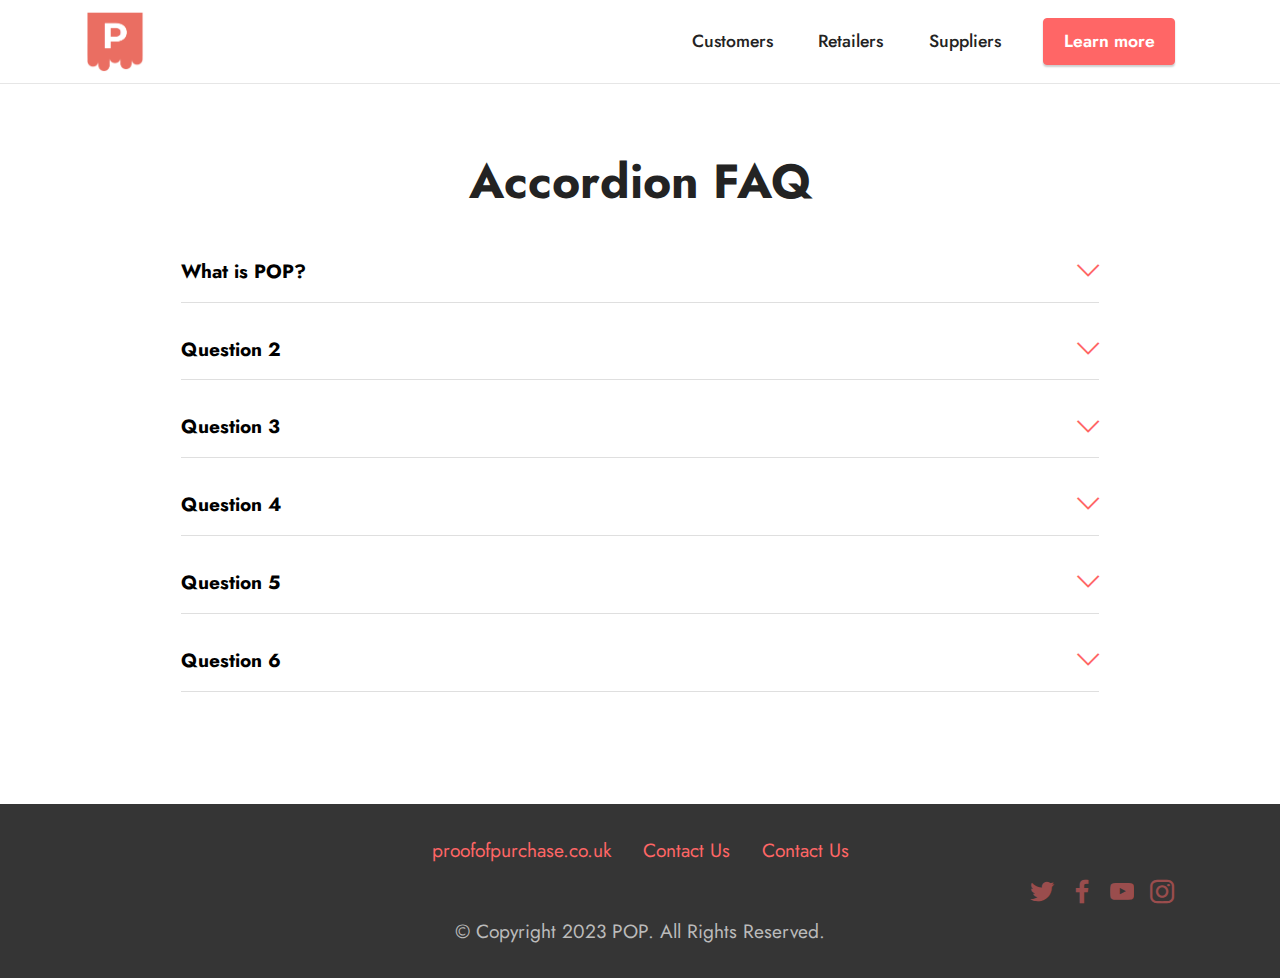
==== commit e1ab4a77: "footer update" ====
--- a/about-us.html
+++ b/about-us.html
@@ -214,8 +214,7 @@
             </div>
         </div>
     </div>
-</section><section class="display-7" style="padding: 0;align-items: center;justify-content: center;flex-wrap: wrap;    align-content: center;display: flex;position: relative;height: 4rem;"><a href="https://mobiri.se/3051494" style="flex: 1 1;height: 4rem;position: absolute;width: 100%;z-index: 1;"><img alt="" style="height: 4rem;" src="[data-uri]"></a><p style="margin: 0;text-align: center;" class="display-7">Made with &#8204;</p><a style="z-index:1" href="https://mobirise.com/builder/landing-page-software.html">Landing Page Software</a></section><script src="assets/bootstrap/js/bootstrap.bundle.min.js"></script>  <script src="assets/smoothscroll/smooth-scroll.js"></script>  <script src="assets/ytplayer/index.js"></script>  <script src="assets/dropdown/js/navbar-dropdown.js"></script>  <script src="assets/mbr-switch-arrow/mbr-switch-arrow.js"></script>  <script src="assets/theme/js/script.js"></script>  
-  
+ 
   
 </body>
 </html>